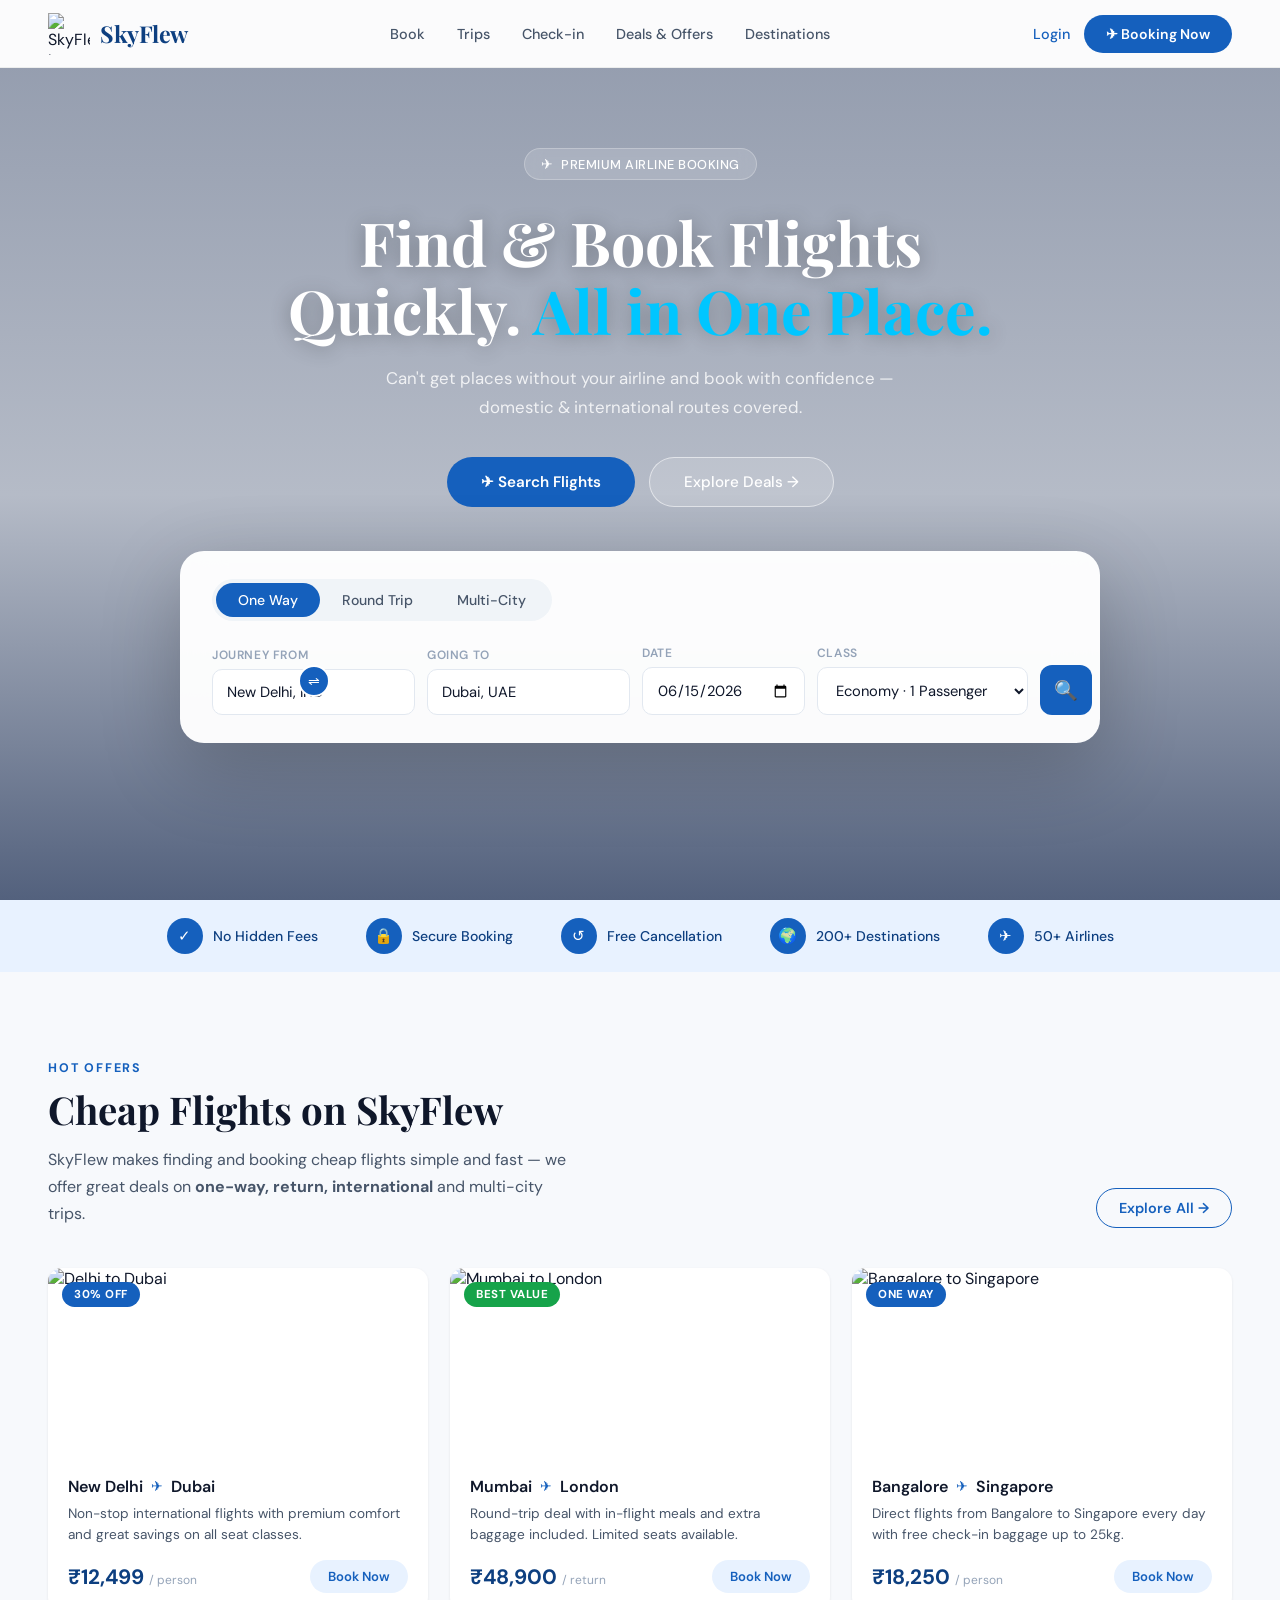
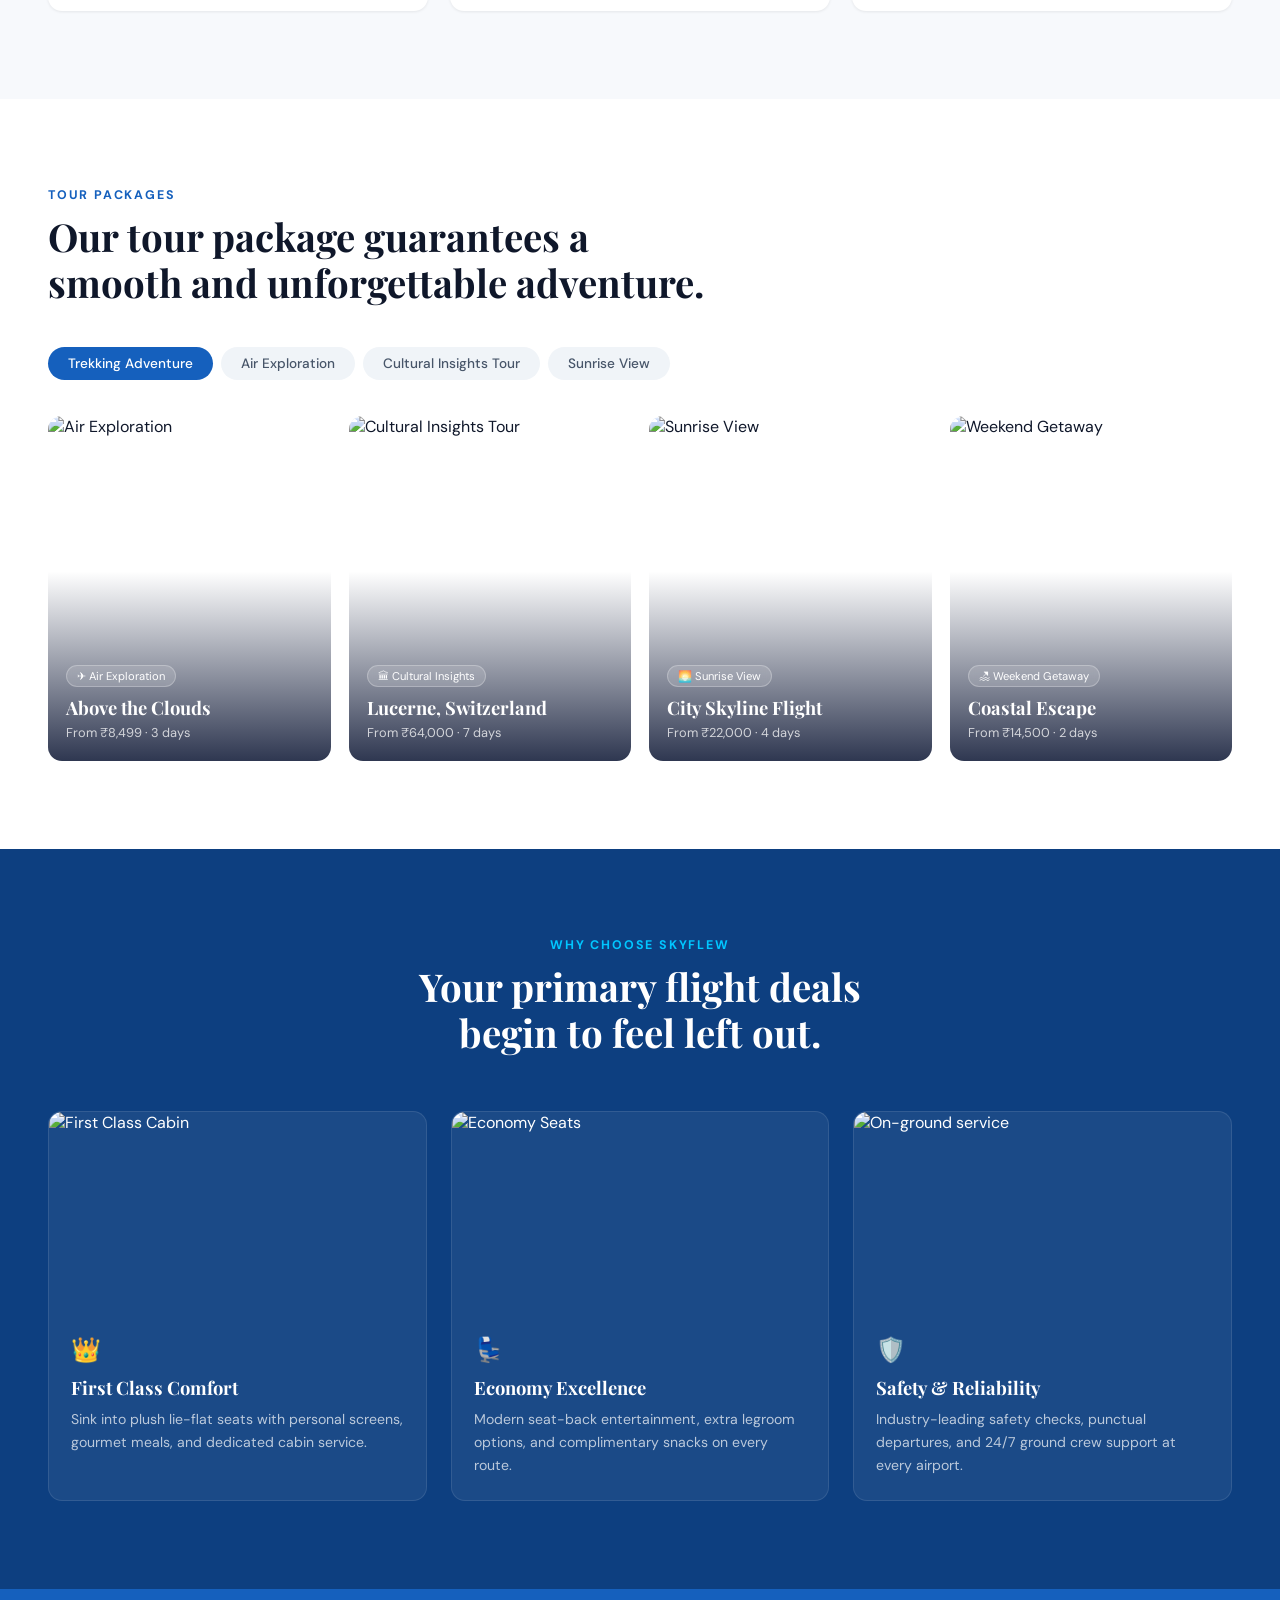
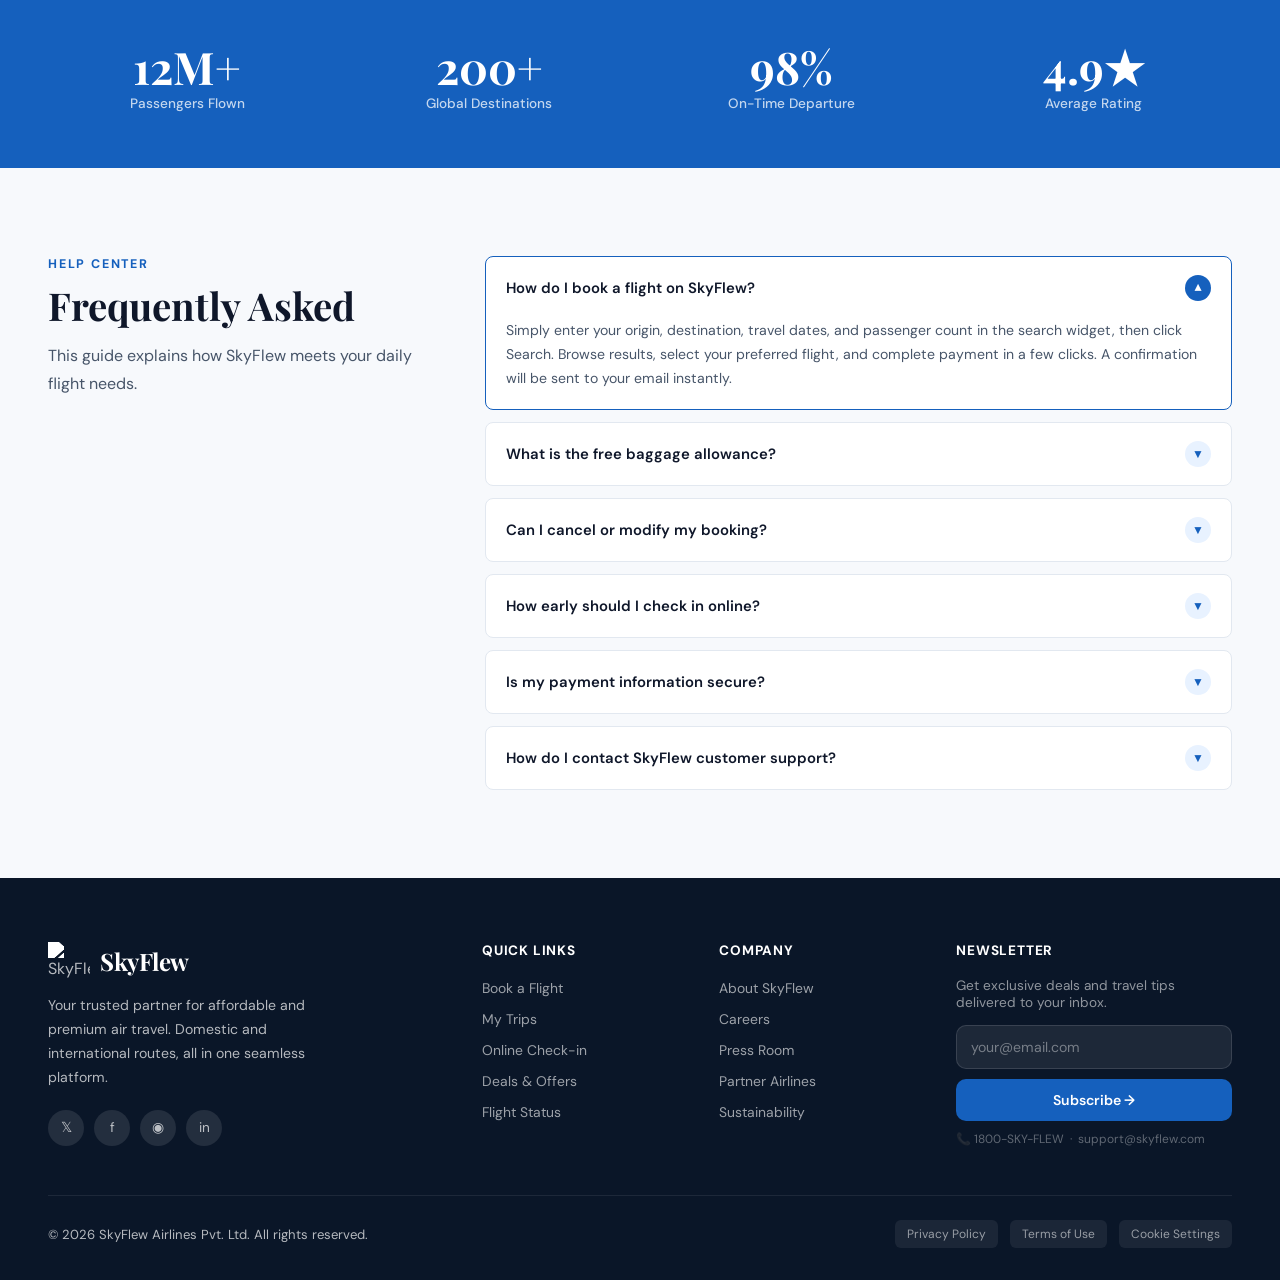
==== index.html @ 9707acd7 "Update print statement from 'Hello' to 'Goodbye'" ====
<!DOCTYPE html>
<html lang="en">
<head>
<meta charset="UTF-8"/>
<meta name="viewport" content="width=device-width, initial-scale=1.0"/>
<title>SkyFlew – Fly Higher, Pay Less</title>
<link rel="preconnect" href="https://fonts.googleapis.com"/>
<link href="https://fonts.googleapis.com/css2?family=Playfair+Display:wght@400;700&family=DM+Sans:wght@300;400;500;600&display=swap" rel="stylesheet"/>
<style>
*,*::before,*::after{box-sizing:border-box;margin:0;padding:0}
:root{
  --sky:#1560BD;
  --sky-dark:#0d3f80;
  --sky-light:#4A90D9;
  --sky-pale:#E8F2FF;
  --accent:#00C6FF;
  --white:#ffffff;
  --off-white:#F7F9FC;
  --gray-100:#f0f4f8;
  --gray-200:#e2e8f0;
  --gray-400:#94a3b8;
  --gray-600:#475569;
  --gray-800:#1e293b;
  --text:#0f172a;
  --shadow-sm:0 1px 3px rgba(0,0,0,0.08);
  --shadow-md:0 4px 24px rgba(0,0,0,0.10);
  --shadow-lg:0 16px 48px rgba(0,0,0,0.14);
  --r:14px;
  --r-sm:8px;
}
html{scroll-behavior:smooth;font-size:16px}
body{font-family:'DM Sans',sans-serif;color:var(--text);background:var(--white);overflow-x:hidden}
a{text-decoration:none;color:inherit}
img{max-width:100%;display:block}
button{cursor:pointer;font-family:inherit}

/* ── NAVBAR ── */
.navbar{
  position:fixed;top:0;left:0;right:0;z-index:1000;
  display:flex;align-items:center;justify-content:space-between;
  padding:0 48px;height:68px;
  background:rgba(255,255,255,0.96);
  backdrop-filter:blur(12px);
  border-bottom:1px solid rgba(0,0,0,0.06);
  transition:box-shadow .3s;
}
.navbar.scrolled{box-shadow:0 2px 20px rgba(0,0,0,0.10)}
.nav-logo{display:flex;align-items:center;gap:10px}
.nav-logo img{height:42px;width:42px;object-fit:contain;filter:none}
.nav-logo-text{font-family:'Playfair Display',serif;font-size:1.45rem;font-weight:700;color:var(--sky-dark);letter-spacing:-.5px}
.nav-links{display:flex;align-items:center;gap:32px;list-style:none}
.nav-links a{font-size:.9rem;font-weight:500;color:var(--gray-600);transition:color .2s}
.nav-links a:hover{color:var(--sky)}
.nav-right{display:flex;align-items:center;gap:14px}
.btn-login{font-size:.9rem;font-weight:500;color:var(--sky);background:none;border:none;padding:8px 0}
.btn-book{background:var(--sky);color:var(--white);font-size:.88rem;font-weight:600;padding:10px 22px;border-radius:50px;border:none;transition:background .2s,transform .15s}
.btn-book:hover{background:var(--sky-dark);transform:translateY(-1px)}
.hamburger{display:none;flex-direction:column;gap:5px;background:none;border:none;padding:4px}
.hamburger span{width:22px;height:2px;background:var(--gray-800);border-radius:2px;transition:.3s}
.mobile-menu{display:none;position:fixed;top:68px;left:0;right:0;background:white;border-top:1px solid var(--gray-200);padding:20px 24px;z-index:999;flex-direction:column;gap:16px;box-shadow:var(--shadow-md)}
.mobile-menu.open{display:flex}
.mobile-menu a{font-size:1rem;font-weight:500;color:var(--gray-700);padding:4px 0;border-bottom:1px solid var(--gray-100)}

/* ── HERO ── */
.hero{
  position:relative;min-height:100vh;
  display:flex;flex-direction:column;align-items:center;justify-content:flex-start;
  padding-top:68px;overflow:hidden;
}
.hero-bg{
  position:absolute;inset:0;
  background-image:url('airr.png');
  background-size:cover;background-position:center 30%;
  filter:brightness(.55);
  z-index:0;
}
.hero-overlay{position:absolute;inset:0;background:linear-gradient(to bottom,rgba(10,30,70,.45) 0%,rgba(10,30,70,.3) 55%,rgba(10,30,70,.7) 100%);z-index:1}
.hero-content{position:relative;z-index:2;text-align:center;color:white;padding:80px 24px 0;max-width:760px}
.hero-badge{display:inline-flex;align-items:center;gap:8px;background:rgba(255,255,255,.15);backdrop-filter:blur(8px);border:1px solid rgba(255,255,255,.25);border-radius:50px;padding:6px 16px;font-size:.8rem;font-weight:500;letter-spacing:.5px;margin-bottom:28px;text-transform:uppercase}
.hero-badge::before{content:'✈';font-size:.9rem}
.hero-title{font-family:'Playfair Display',serif;font-size:clamp(2.2rem,5vw,3.8rem);font-weight:700;line-height:1.12;margin-bottom:20px;text-shadow:0 2px 20px rgba(0,0,0,.3)}
.hero-title span{color:var(--accent)}
.hero-subtitle{font-size:1.05rem;color:rgba(255,255,255,.82);line-height:1.7;max-width:540px;margin:0 auto 36px}
.hero-ctas{display:flex;gap:14px;justify-content:center;flex-wrap:wrap}
.btn-primary{background:var(--sky);color:white;font-size:.95rem;font-weight:600;padding:14px 34px;border-radius:50px;border:none;transition:.2s;display:inline-flex;align-items:center;gap:8px}
.btn-primary:hover{background:var(--sky-dark);transform:translateY(-2px);box-shadow:0 8px 24px rgba(21,96,189,.4)}
.btn-secondary{background:rgba(255,255,255,.15);color:white;border:1.5px solid rgba(255,255,255,.55);font-size:.95rem;font-weight:500;padding:14px 34px;border-radius:50px;backdrop-filter:blur(6px);transition:.2s}
.btn-secondary:hover{background:rgba(255,255,255,.22);transform:translateY(-2px)}

/* BOOKING WIDGET */
.booking-wrap{position:relative;z-index:2;width:100%;max-width:960px;margin:44px auto 0;padding:0 20px}
.booking-card{
  background:rgba(255,255,255,.97);backdrop-filter:blur(20px);
  border-radius:24px;box-shadow:0 24px 80px rgba(0,0,0,.22);
  padding:28px 32px;
}
.booking-tabs{display:flex;gap:0;margin-bottom:24px;background:var(--gray-100);border-radius:50px;padding:4px;width:fit-content}
.booking-tab{background:none;border:none;padding:8px 22px;border-radius:50px;font-size:.88rem;font-weight:500;color:var(--gray-600);transition:.2s}
.booking-tab.active{background:var(--sky);color:white}
.booking-fields{display:grid;grid-template-columns:1fr 1fr 1fr 1fr auto;gap:12px;align-items:end}
.field-group{display:flex;flex-direction:column;gap:6px}
.field-group label{font-size:.75rem;font-weight:600;color:var(--gray-400);letter-spacing:.6px;text-transform:uppercase}
.field-group input,.field-group select{
  border:1.5px solid var(--gray-200);border-radius:10px;
  padding:12px 14px;font-size:.92rem;font-family:inherit;
  color:var(--text);background:white;outline:none;
  transition:border-color .2s;
}
.field-group input:focus,.field-group select:focus{border-color:var(--sky)}
.field-divider{position:relative;display:flex;align-items:center;justify-content:center}
.swap-btn{
  position:absolute;top:50%;left:50%;transform:translate(-50%,-50%);
  width:32px;height:32px;border-radius:50%;
  background:var(--sky);border:2.5px solid white;
  color:white;font-size:.85rem;
  display:flex;align-items:center;justify-content:center;
  cursor:pointer;transition:.2s;z-index:1;
}
.swap-btn:hover{background:var(--sky-dark);transform:translate(-50%,-50%) rotate(180deg)}
.btn-search{
  background:var(--sky);color:white;border:none;
  border-radius:12px;height:50px;width:52px;
  font-size:1.2rem;transition:.2s;flex-shrink:0;
  display:flex;align-items:center;justify-content:center;
}
.btn-search:hover{background:var(--sky-dark);transform:translateY(-2px)}

/* ── TRUST BAR ── */
.trust-bar{background:var(--sky-pale);padding:18px 48px;display:flex;align-items:center;justify-content:center;gap:48px;flex-wrap:wrap}
.trust-item{display:flex;align-items:center;gap:10px;font-size:.88rem;font-weight:500;color:var(--sky-dark)}
.trust-icon{width:36px;height:36px;border-radius:50%;background:var(--sky);color:white;display:flex;align-items:center;justify-content:center;font-size:.95rem}

/* ── SECTION COMMON ── */
.section{padding:88px 48px}
.section-tag{font-size:.78rem;font-weight:700;letter-spacing:1.8px;text-transform:uppercase;color:var(--sky);margin-bottom:10px}
.section-title{font-family:'Playfair Display',serif;font-size:clamp(1.8rem,3vw,2.6rem);font-weight:700;color:var(--text);line-height:1.2;margin-bottom:14px}
.section-sub{font-size:1rem;color:var(--gray-600);max-width:520px;line-height:1.7}

/* ── DEALS ── */
.deals-section{background:var(--off-white)}
.deals-header{display:flex;align-items:flex-end;justify-content:space-between;margin-bottom:40px;flex-wrap:wrap;gap:16px}
.deals-grid{display:grid;grid-template-columns:repeat(3,1fr);gap:22px}
.deal-card{
  background:white;border-radius:var(--r);box-shadow:var(--shadow-sm);
  overflow:hidden;transition:.25s;
  display:flex;flex-direction:column;
}
.deal-card:hover{transform:translateY(-5px);box-shadow:var(--shadow-md)}
.deal-img{position:relative;height:190px;overflow:hidden}
.deal-img img{width:100%;height:100%;object-fit:cover;transition:transform .4s}
.deal-card:hover .deal-img img{transform:scale(1.06)}
.deal-badge{
  position:absolute;top:14px;left:14px;
  background:var(--sky);color:white;
  font-size:.72rem;font-weight:700;letter-spacing:.5px;
  padding:5px 12px;border-radius:50px;text-transform:uppercase;
}
.deal-badge.green{background:#16a34a}
.deal-body{padding:18px 20px;flex:1;display:flex;flex-direction:column}
.deal-route{display:flex;align-items:center;gap:8px;margin-bottom:6px}
.deal-city{font-size:1rem;font-weight:600;color:var(--text)}
.deal-arrow{color:var(--sky);font-size:.9rem}
.deal-desc{font-size:.85rem;color:var(--gray-600);line-height:1.6;flex:1;margin-bottom:14px}
.deal-footer{display:flex;align-items:center;justify-content:space-between}
.deal-price{font-size:1.3rem;font-weight:700;color:var(--sky-dark)}
.deal-price small{font-size:.75rem;font-weight:400;color:var(--gray-400)}
.btn-deal{background:var(--sky-pale);color:var(--sky);border:none;border-radius:50px;padding:8px 18px;font-size:.82rem;font-weight:600;transition:.2s}
.btn-deal:hover{background:var(--sky);color:white}
.view-all{display:inline-flex;align-items:center;gap:6px;color:var(--sky);font-size:.9rem;font-weight:600;border:1.5px solid var(--sky);border-radius:50px;padding:10px 22px;transition:.2s}
.view-all:hover{background:var(--sky);color:white}

/* ── DESTINATIONS ── */
.dest-section{background:white}
.dest-tabs{display:flex;gap:8px;margin-bottom:36px;flex-wrap:wrap}
.dest-tab{background:var(--gray-100);color:var(--gray-600);border:none;border-radius:50px;padding:8px 20px;font-size:.85rem;font-weight:500;transition:.2s}
.dest-tab.active{background:var(--sky);color:white}
.dest-tab:hover{background:var(--sky);color:white}
.dest-grid{display:grid;grid-template-columns:repeat(4,1fr);gap:18px}
.dest-card{position:relative;border-radius:var(--r);overflow:hidden;cursor:pointer;aspect-ratio:.82}
.dest-card img{width:100%;height:100%;object-fit:cover;transition:transform .4s}
.dest-card:hover img{transform:scale(1.08)}
.dest-overlay{
  position:absolute;inset:0;
  background:linear-gradient(to top, rgba(10,20,50,.85) 0%, transparent 55%);
  transition:.3s;
}
.dest-card:hover .dest-overlay{background:linear-gradient(to top,rgba(10,20,50,.92) 0%,rgba(10,20,50,.1) 60%)}
.dest-info{position:absolute;bottom:0;left:0;right:0;padding:20px 18px;color:white}
.dest-tag{font-size:.7rem;font-weight:700;letter-spacing:1px;text-transform:uppercase;opacity:.8;margin-bottom:5px}
.dest-name{font-family:'Playfair Display',serif;font-size:1.15rem;font-weight:700;margin-bottom:4px}
.dest-from{font-size:.8rem;opacity:.75}
.dest-pill{
  display:inline-flex;align-items:center;gap:5px;
  background:rgba(255,255,255,.15);backdrop-filter:blur(4px);
  border:1px solid rgba(255,255,255,.25);
  border-radius:50px;padding:3px 10px;
  font-size:.7rem;margin-bottom:8px;
}
.dest-arrow{
  position:absolute;top:16px;right:16px;
  width:34px;height:34px;border-radius:50%;
  background:rgba(255,255,255,.15);backdrop-filter:blur(6px);
  display:flex;align-items:center;justify-content:center;
  color:white;font-size:.9rem;
  opacity:0;transition:.3s;
}
.dest-card:hover .dest-arrow{opacity:1}

/* ── PREMIUM EXPERIENCE ── */
.premium-section{background:var(--sky-dark);color:white;padding:88px 48px}
.premium-header{text-align:center;margin-bottom:56px}
.premium-header .section-tag{color:var(--accent)}
.premium-header .section-title{color:white}
.premium-grid{display:grid;grid-template-columns:repeat(3,1fr);gap:24px}
.prem-card{
  background:rgba(255,255,255,.06);
  border:1px solid rgba(255,255,255,.1);
  border-radius:var(--r);overflow:hidden;transition:.25s;
}
.prem-card:hover{background:rgba(255,255,255,.11);transform:translateY(-4px)}
.prem-img{height:200px;overflow:hidden}
.prem-img img{width:100%;height:100%;object-fit:cover;transition:transform .4s}
.prem-card:hover .prem-img img{transform:scale(1.05)}
.prem-body{padding:22px}
.prem-icon{font-size:1.5rem;margin-bottom:10px}
.prem-title{font-family:'Playfair Display',serif;font-size:1.15rem;font-weight:700;margin-bottom:8px}
.prem-desc{font-size:.88rem;color:rgba(255,255,255,.7);line-height:1.65}

/* ── STATS ── */
.stats-section{background:var(--sky);padding:56px 48px}
.stats-grid{display:grid;grid-template-columns:repeat(4,1fr);text-align:center;gap:24px}
.stat-num{font-family:'Playfair Display',serif;font-size:2.8rem;font-weight:700;color:white;line-height:1}
.stat-label{font-size:.85rem;color:rgba(255,255,255,.75);margin-top:6px;font-weight:500}

/* ── FAQ ── */
.faq-section{background:var(--off-white)}
.faq-wrap{max-width:780px;margin:0 auto}
.faq-layout{display:grid;grid-template-columns:1fr 2fr;gap:64px;align-items:start}
.faq-list{display:flex;flex-direction:column;gap:12px}
.faq-item{
  background:white;border-radius:var(--r-sm);
  border:1.5px solid var(--gray-200);overflow:hidden;
  transition:.2s;
}
.faq-item.open{border-color:var(--sky)}
.faq-question{
  width:100%;text-align:left;background:none;border:none;
  padding:18px 20px;font-size:.93rem;font-weight:600;color:var(--text);
  display:flex;justify-content:space-between;align-items:center;gap:12px;
  cursor:pointer;
}
.faq-icon{
  width:26px;height:26px;border-radius:50%;background:var(--sky-pale);
  color:var(--sky);display:flex;align-items:center;justify-content:center;
  font-size:.75rem;flex-shrink:0;transition:.3s;
}
.faq-item.open .faq-icon{background:var(--sky);color:white;transform:rotate(180deg)}
.faq-answer{
  max-height:0;overflow:hidden;transition:max-height .35s ease,padding .2s;
  padding:0 20px;font-size:.88rem;color:var(--gray-600);line-height:1.7;
}
.faq-item.open .faq-answer{max-height:200px;padding:0 20px 18px}

/* ── FOOTER ── */
footer{background:#0a1628;color:rgba(255,255,255,.7);padding:64px 48px 32px}
.footer-grid{display:grid;grid-template-columns:2fr 1fr 1fr 1.4fr;gap:40px;margin-bottom:48px}
.footer-brand .nav-logo-text{color:white;font-size:1.5rem}
.footer-brand p{font-size:.88rem;line-height:1.7;margin:14px 0 20px;max-width:260px}
.social-links{display:flex;gap:10px}
.social-link{
  width:36px;height:36px;border-radius:50%;
  background:rgba(255,255,255,.1);
  display:flex;align-items:center;justify-content:center;
  font-size:.85rem;transition:.2s;
  color:rgba(255,255,255,.7);
}
.social-link:hover{background:var(--sky);color:white}
.footer-col h4{font-size:.85rem;font-weight:700;color:white;letter-spacing:.8px;text-transform:uppercase;margin-bottom:18px}
.footer-col ul{list-style:none;display:flex;flex-direction:column;gap:10px}
.footer-col ul li a{font-size:.87rem;color:rgba(255,255,255,.6);transition:.2s}
.footer-col ul li a:hover{color:white}
.footer-newsletter input{
  width:100%;background:rgba(255,255,255,.08);border:1.5px solid rgba(255,255,255,.12);
  border-radius:10px;padding:12px 14px;color:white;font-size:.88rem;
  font-family:inherit;outline:none;margin-bottom:10px;
}
.footer-newsletter input::placeholder{color:rgba(255,255,255,.4)}
.footer-newsletter input:focus{border-color:var(--sky)}
.btn-subscribe{width:100%;background:var(--sky);color:white;border:none;border-radius:10px;padding:12px;font-size:.88rem;font-weight:600;transition:.2s}
.btn-subscribe:hover{background:var(--sky-light)}
.footer-bottom{border-top:1px solid rgba(255,255,255,.08);padding-top:24px;display:flex;justify-content:space-between;align-items:center;flex-wrap:wrap;gap:12px}
.footer-bottom p{font-size:.82rem}
.footer-badges{display:flex;gap:12px}
.badge{background:rgba(255,255,255,.07);border-radius:6px;padding:6px 12px;font-size:.75rem;color:rgba(255,255,255,.55)}

/* ── RESPONSIVE ── */
@media(max-width:1024px){
  .booking-fields{grid-template-columns:1fr 1fr 1fr;gap:10px}
  .deals-grid{grid-template-columns:repeat(2,1fr)}
  .dest-grid{grid-template-columns:repeat(2,1fr)}
  .premium-grid{grid-template-columns:repeat(2,1fr)}
  .footer-grid{grid-template-columns:1fr 1fr}
}
@media(max-width:768px){
  .navbar{padding:0 20px}
  .nav-links,.nav-right{display:none}
  .hamburger{display:flex}
  .section{padding:64px 20px}
  .deals-grid{grid-template-columns:1fr}
  .dest-grid{grid-template-columns:1fr 1fr}
  .premium-grid{grid-template-columns:1fr}
  .stats-grid{grid-template-columns:repeat(2,1fr)}
  .faq-layout{grid-template-columns:1fr}
  .footer-grid{grid-template-columns:1fr}
  .trust-bar{padding:18px 20px;gap:20px}
  .booking-card{padding:20px 16px}
  .booking-fields{grid-template-columns:1fr 1fr;gap:10px}
  .booking-fields .btn-search{width:100%;height:48px}
  .hero-content{padding-top:50px}
  footer{padding:48px 20px 24px}
}
@media(max-width:480px){
  .dest-grid{grid-template-columns:1fr}
  .booking-fields{grid-template-columns:1fr}
  .deals-header{flex-direction:column;align-items:flex-start}
}

/* ANIMATION */
@keyframes fadeUp{from{opacity:0;transform:translateY(30px)}to{opacity:1;transform:translateY(0)}}
.hero-content>*{animation:fadeUp .7s ease both}
.hero-badge{animation-delay:.1s}
.hero-title{animation-delay:.2s}
.hero-subtitle{animation-delay:.32s}
.hero-ctas{animation-delay:.44s}
.booking-card{animation:fadeUp .7s ease .55s both}
</style>
</head>
<body>

<!-- NAVBAR -->
<nav class="navbar" id="navbar">
  <div class="nav-logo">
    <img src="airrlogo.png" alt="SkyFlew logo"/>
    <span class="nav-logo-text">SkyFlew</span>
  </div>
  <ul class="nav-links">
    <li><a href="#">Book</a></li>
    <li><a href="#">Trips</a></li>
    <li><a href="#">Check-in</a></li>
    <li><a href="#deals">Deals &amp; Offers</a></li>
    <li><a href="#destinations">Destinations</a></li>
  </ul>
  <div class="nav-right">
    <button class="btn-login">Login</button>
    <button class="btn-book">✈ Booking Now</button>
  </div>
  <button class="hamburger" id="hamburger" aria-label="Menu">
    <span></span><span></span><span></span>
  </button>
</nav>
<div class="mobile-menu" id="mobileMenu">
  <a href="#">Book</a>
  <a href="#">Trips</a>
  <a href="#">Check-in</a>
  <a href="#deals">Deals &amp; Offers</a>
  <a href="#destinations">Destinations</a>
  <a href="#">Login</a>
  <button class="btn-book" style="width:100%;margin-top:4px">✈ Booking Now</button>
</div>

<!-- HERO -->
<section class="hero">
  <div class="hero-bg"></div>
  <div class="hero-overlay"></div>
  <div class="hero-content">
    <div class="hero-badge">Premium Airline Booking</div>
    <h1 class="hero-title">
      Find &amp; Book Flights<br/>Quickly. <span>All in One Place.</span>
    </h1>
    <p class="hero-subtitle">
      Can't get places without your airline and book with confidence —
      domestic &amp; international routes covered.
    </p>
    <div class="hero-ctas">
      <button class="btn-primary">✈ Search Flights</button>
      <button class="btn-secondary">Explore Deals →</button>
    </div>
  </div>

  <!-- BOOKING WIDGET -->
  <div class="booking-wrap">
    <div class="booking-card">
      <div class="booking-tabs">
        <button class="booking-tab active">One Way</button>
        <button class="booking-tab">Round Trip</button>
        <button class="booking-tab">Multi-City</button>
      </div>
      <div class="booking-fields">
        <div class="field-group" style="position:relative">
          <label>Journey From</label>
          <input type="text" placeholder="Leaving from..." value="New Delhi, IND"/>
          <div class="swap-btn" title="Swap">⇌</div>
        </div>
        <div class="field-group">
          <label>Going To</label>
          <input type="text" placeholder="Going to..." value="Dubai, UAE"/>
        </div>
        <div class="field-group">
          <label>Date</label>
          <input type="date" value="2026-06-15"/>
        </div>
        <div class="field-group">
          <label>Class</label>
          <select>
            <option>Economy · 1 Passenger</option>
            <option>Business · 1 Passenger</option>
            <option>First · 1 Passenger</option>
            <option>Economy · 2 Passengers</option>
          </select>
        </div>
        <button class="btn-search" title="Search flights">🔍</button>
      </div>
    </div>
  </div>
</section>

<!-- TRUST BAR -->
<div class="trust-bar">
  <div class="trust-item">
    <div class="trust-icon">✓</div>
    No Hidden Fees
  </div>
  <div class="trust-item">
    <div class="trust-icon">🔒</div>
    Secure Booking
  </div>
  <div class="trust-item">
    <div class="trust-icon">↺</div>
    Free Cancellation
  </div>
  <div class="trust-item">
    <div class="trust-icon">🌍</div>
    200+ Destinations
  </div>
  <div class="trust-item">
    <div class="trust-icon">✈</div>
    50+ Airlines
  </div>
</div>

<!-- DEALS -->
<section class="section deals-section" id="deals">
  <div class="deals-header">
    <div>
      <p class="section-tag">Hot Offers</p>
      <h2 class="section-title">Cheap Flights on SkyFlew</h2>
      <p class="section-sub">
        SkyFlew makes finding and booking cheap flights simple and fast — we offer great deals on
        <strong>one-way, return, international</strong> and multi-city trips.
      </p>
    </div>
    <a href="#" class="view-all">Explore All →</a>
  </div>
  <div class="deals-grid">
    <div class="deal-card">
      <div class="deal-img">
        <img src="pexels-bhuwan-dhingra-152723-452544.jpg" alt="Delhi to Dubai"/>
        <span class="deal-badge">30% OFF</span>
      </div>
      <div class="deal-body">
        <div class="deal-route">
          <span class="deal-city">New Delhi</span>
          <span class="deal-arrow">✈</span>
          <span class="deal-city">Dubai</span>
        </div>
        <p class="deal-desc">Non-stop international flights with premium comfort and great savings on all seat classes.</p>
        <div class="deal-footer">
          <div class="deal-price">₹12,499 <small>/ person</small></div>
          <button class="btn-deal">Book Now</button>
        </div>
      </div>
    </div>
    <div class="deal-card">
      <div class="deal-img">
        <img src="pexels-camcasey-1157255.jpg" alt="Mumbai to London"/>
        <span class="deal-badge green">BEST VALUE</span>
      </div>
      <div class="deal-body">
        <div class="deal-route">
          <span class="deal-city">Mumbai</span>
          <span class="deal-arrow">✈</span>
          <span class="deal-city">London</span>
        </div>
        <p class="deal-desc">Round-trip deal with in-flight meals and extra baggage included. Limited seats available.</p>
        <div class="deal-footer">
          <div class="deal-price">₹48,900 <small>/ return</small></div>
          <button class="btn-deal">Book Now</button>
        </div>
      </div>
    </div>
    <div class="deal-card">
      <div class="deal-img">
        <img src="pexels-jason-toevs-1047869-2033343_1.jpg" alt="Bangalore to Singapore"/>
        <span class="deal-badge">ONE WAY</span>
      </div>
      <div class="deal-body">
        <div class="deal-route">
          <span class="deal-city">Bangalore</span>
          <span class="deal-arrow">✈</span>
          <span class="deal-city">Singapore</span>
        </div>
        <p class="deal-desc">Direct flights from Bangalore to Singapore every day with free check-in baggage up to 25kg.</p>
        <div class="deal-footer">
          <div class="deal-price">₹18,250 <small>/ person</small></div>
          <button class="btn-deal">Book Now</button>
        </div>
      </div>
    </div>
  </div>
</section>

<!-- DESTINATIONS -->
<section class="section dest-section" id="destinations">
  <div style="display:flex;align-items:flex-end;justify-content:space-between;margin-bottom:28px;flex-wrap:wrap;gap:16px">
    <div>
      <p class="section-tag">Tour Packages</p>
      <h2 class="section-title">Our tour package guarantees a<br/>smooth and unforgettable adventure.</h2>
    </div>
  </div>
  <div class="dest-tabs">
    <button class="dest-tab active">Trekking Adventure</button>
    <button class="dest-tab">Air Exploration</button>
    <button class="dest-tab">Cultural Insights Tour</button>
    <button class="dest-tab">Sunrise View</button>
  </div>
  <div class="dest-grid">
    <div class="dest-card">
      <img src="pexels-jessbaileydesign-1655985.jpg" alt="Air Exploration"/>
      <div class="dest-overlay"></div>
      <div class="dest-arrow">↗</div>
      <div class="dest-info">
        <div class="dest-pill">✈ Air Exploration</div>
        <div class="dest-name">Above the Clouds</div>
        <div class="dest-from">From ₹8,499 · 3 days</div>
      </div>
    </div>
    <div class="dest-card">
      <img src="pexels-bhuwan-dhingra-152723-452544.jpg" alt="Cultural Insights Tour"/>
      <div class="dest-overlay"></div>
      <div class="dest-arrow">↗</div>
      <div class="dest-info">
        <div class="dest-pill">🏛 Cultural Insights</div>
        <div class="dest-name">Lucerne, Switzerland</div>
        <div class="dest-from">From ₹64,000 · 7 days</div>
      </div>
    </div>
    <div class="dest-card">
      <img src="pexels-jason-toevs-1047869-2033343_1.jpg" alt="Sunrise View"/>
      <div class="dest-overlay"></div>
      <div class="dest-arrow">↗</div>
      <div class="dest-info">
        <div class="dest-pill">🌅 Sunrise View</div>
        <div class="dest-name">City Skyline Flight</div>
        <div class="dest-from">From ₹22,000 · 4 days</div>
      </div>
    </div>
    <div class="dest-card">
      <img src="pexels-camcasey-1157255.jpg" alt="Weekend Getaway"/>
      <div class="dest-overlay"></div>
      <div class="dest-arrow">↗</div>
      <div class="dest-info">
        <div class="dest-pill">🏖 Weekend Getaway</div>
        <div class="dest-name">Coastal Escape</div>
        <div class="dest-from">From ₹14,500 · 2 days</div>
      </div>
    </div>
  </div>
</section>

<!-- PREMIUM EXPERIENCE -->
<section class="premium-section">
  <div class="premium-header">
    <p class="section-tag">Why Choose SkyFlew</p>
    <h2 class="section-title">Your primary flight deals<br/>begin to feel left out.</h2>
  </div>
  <div class="premium-grid">
    <div class="prem-card">
      <div class="prem-img">
        <img src="airseet3.png" alt="First Class Cabin"/>
      </div>
      <div class="prem-body">
        <div class="prem-icon">👑</div>
        <div class="prem-title">First Class Comfort</div>
        <div class="prem-desc">Sink into plush lie-flat seats with personal screens, gourmet meals, and dedicated cabin service.</div>
      </div>
    </div>
    <div class="prem-card">
      <div class="prem-img">
        <img src="airseet2.png" alt="Economy Seats"/>
      </div>
      <div class="prem-body">
        <div class="prem-icon">💺</div>
        <div class="prem-title">Economy Excellence</div>
        <div class="prem-desc">Modern seat-back entertainment, extra legroom options, and complimentary snacks on every route.</div>
      </div>
    </div>
    <div class="prem-card">
      <div class="prem-img">
        <img src="pexels-joerg-mangelsen-337913024-30756520.jpg" alt="On-ground service"/>
      </div>
      <div class="prem-body">
        <div class="prem-icon">🛡️</div>
        <div class="prem-title">Safety & Reliability</div>
        <div class="prem-desc">Industry-leading safety checks, punctual departures, and 24/7 ground crew support at every airport.</div>
      </div>
    </div>
  </div>
</section>

<!-- STATS -->
<div class="stats-section">
  <div class="stats-grid">
    <div>
      <div class="stat-num">12M+</div>
      <div class="stat-label">Passengers Flown</div>
    </div>
    <div>
      <div class="stat-num">200+</div>
      <div class="stat-label">Global Destinations</div>
    </div>
    <div>
      <div class="stat-num">98%</div>
      <div class="stat-label">On-Time Departure</div>
    </div>
    <div>
      <div class="stat-num">4.9★</div>
      <div class="stat-label">Average Rating</div>
    </div>
  </div>
</div>

<!-- FAQ -->
<section class="section faq-section" id="faq">
  <div class="faq-layout">
    <div>
      <p class="section-tag">Help Center</p>
      <h2 class="section-title">Frequently Asked</h2>
      <p class="section-sub" style="margin-top:10px">This guide explains how SkyFlew meets your daily flight needs.</p>
    </div>
    <div class="faq-list">
      <div class="faq-item open">
        <button class="faq-question">
          How do I book a flight on SkyFlew?
          <span class="faq-icon">▼</span>
        </button>
        <div class="faq-answer">
          Simply enter your origin, destination, travel dates, and passenger count in the search widget, then click Search. Browse results, select your preferred flight, and complete payment in a few clicks. A confirmation will be sent to your email instantly.
        </div>
      </div>
      <div class="faq-item">
        <button class="faq-question">
          What is the free baggage allowance?
          <span class="faq-icon">▼</span>
        </button>
        <div class="faq-answer">
          Economy passengers get 15kg check-in and 7kg cabin baggage. Business Class passengers receive 30kg check-in and 10kg cabin allowance. Additional baggage can be purchased during booking at a discounted rate.
        </div>
      </div>
      <div class="faq-item">
        <button class="faq-question">
          Can I cancel or modify my booking?
          <span class="faq-icon">▼</span>
        </button>
        <div class="faq-answer">
          Yes. Bookings can be cancelled or modified up to 24 hours before departure. Refunds are processed within 5–7 business days depending on your payment method. Some promotional fares may be non-refundable.
        </div>
      </div>
      <div class="faq-item">
        <button class="faq-question">
          How early should I check in online?
          <span class="faq-icon">▼</span>
        </button>
        <div class="faq-answer">
          Online check-in opens 48 hours and closes 1 hour before departure for domestic flights, and 24 hours before for international routes. We recommend checking in as early as possible to secure preferred seats.
        </div>
      </div>
      <div class="faq-item">
        <button class="faq-question">
          Is my payment information secure?
          <span class="faq-icon">▼</span>
        </button>
        <div class="faq-answer">
          Absolutely. All payments are processed through 256-bit SSL encryption. We are PCI-DSS compliant and never store your card details. You can pay via credit/debit card, UPI, net banking, or wallets.
        </div>
      </div>
      <div class="faq-item">
        <button class="faq-question">
          How do I contact SkyFlew customer support?
          <span class="faq-icon">▼</span>
        </button>
        <div class="faq-answer">
          Our support team is available 24/7 via live chat on the website, email at support@skyflew.com, or by calling our toll-free number 1800-SKY-FLEW. Average response time is under 5 minutes.
        </div>
      </div>
    </div>
  </div>
</section>

<!-- FOOTER -->
<footer>
  <div class="footer-grid">
    <div class="footer-brand">
      <div class="nav-logo" style="margin-bottom:4px">
        <img src="airrlogo.png" alt="SkyFlew" style="height:38px;filter:brightness(0) invert(1)"/>
        <span class="nav-logo-text">SkyFlew</span>
      </div>
      <p>Your trusted partner for affordable and premium air travel. Domestic and international routes, all in one seamless platform.</p>
      <div class="social-links">
        <a class="social-link" href="#" title="Twitter">𝕏</a>
        <a class="social-link" href="#" title="Facebook">f</a>
        <a class="social-link" href="#" title="Instagram">◉</a>
        <a class="social-link" href="#" title="LinkedIn">in</a>
      </div>
    </div>
    <div class="footer-col">
      <h4>Quick Links</h4>
      <ul>
        <li><a href="#">Book a Flight</a></li>
        <li><a href="#">My Trips</a></li>
        <li><a href="#">Online Check-in</a></li>
        <li><a href="#">Deals &amp; Offers</a></li>
        <li><a href="#">Flight Status</a></li>
      </ul>
    </div>
    <div class="footer-col">
      <h4>Company</h4>
      <ul>
        <li><a href="#">About SkyFlew</a></li>
        <li><a href="#">Careers</a></li>
        <li><a href="#">Press Room</a></li>
        <li><a href="#">Partner Airlines</a></li>
        <li><a href="#">Sustainability</a></li>
      </ul>
    </div>
    <div class="footer-col">
      <h4>Newsletter</h4>
      <p style="font-size:.85rem;margin-bottom:14px;color:rgba(255,255,255,.55)">Get exclusive deals and travel tips delivered to your inbox.</p>
      <div class="footer-newsletter">
        <input type="email" placeholder="your@email.com"/>
        <button class="btn-subscribe">Subscribe →</button>
      </div>
      <p style="font-size:.75rem;margin-top:10px;color:rgba(255,255,255,.35)">📞 1800-SKY-FLEW &nbsp;·&nbsp; support@skyflew.com</p>
    </div>
  </div>
  <div class="footer-bottom">
    <p>© 2026 SkyFlew Airlines Pvt. Ltd. All rights reserved.</p>
    <div class="footer-badges">
      <span class="badge">Privacy Policy</span>
      <span class="badge">Terms of Use</span>
      <span class="badge">Cookie Settings</span>
    </div>
  </div>
</footer>

<script>
// Navbar scroll
const navbar = document.getElementById('navbar');
window.addEventListener('scroll',()=>{
  navbar.classList.toggle('scrolled', window.scrollY > 20);
});

// Mobile menu
const hamburger = document.getElementById('hamburger');
const mobileMenu = document.getElementById('mobileMenu');
hamburger.addEventListener('click',()=>{
  mobileMenu.classList.toggle('open');
});

// Booking tabs
document.querySelectorAll('.booking-tab').forEach(tab=>{
  tab.addEventListener('click',function(){
    document.querySelectorAll('.booking-tab').forEach(t=>t.classList.remove('active'));
    this.classList.add('active');
  });
});

// Destination tabs
document.querySelectorAll('.dest-tab').forEach(tab=>{
  tab.addEventListener('click',function(){
    document.querySelectorAll('.dest-tab').forEach(t=>t.classList.remove('active'));
    this.classList.add('active');
  });
});

// FAQ accordion
document.querySelectorAll('.faq-question').forEach(btn=>{
  btn.addEventListener('click',function(){
    const item = this.closest('.faq-item');
    const isOpen = item.classList.contains('open');
    document.querySelectorAll('.faq-item').forEach(i=>i.classList.remove('open'));
    if(!isOpen) item.classList.add('open');
  });
});

// Swap cities
document.querySelector('.swap-btn').addEventListener('click',function(){
  const fields = document.querySelectorAll('.booking-fields input[type="text"]');
  if(fields.length>=2){
    const tmp = fields[0].value;
    fields[0].value = fields[1].value;
    fields[1].value = tmp;
  }
});
</script>
</body>
</html>
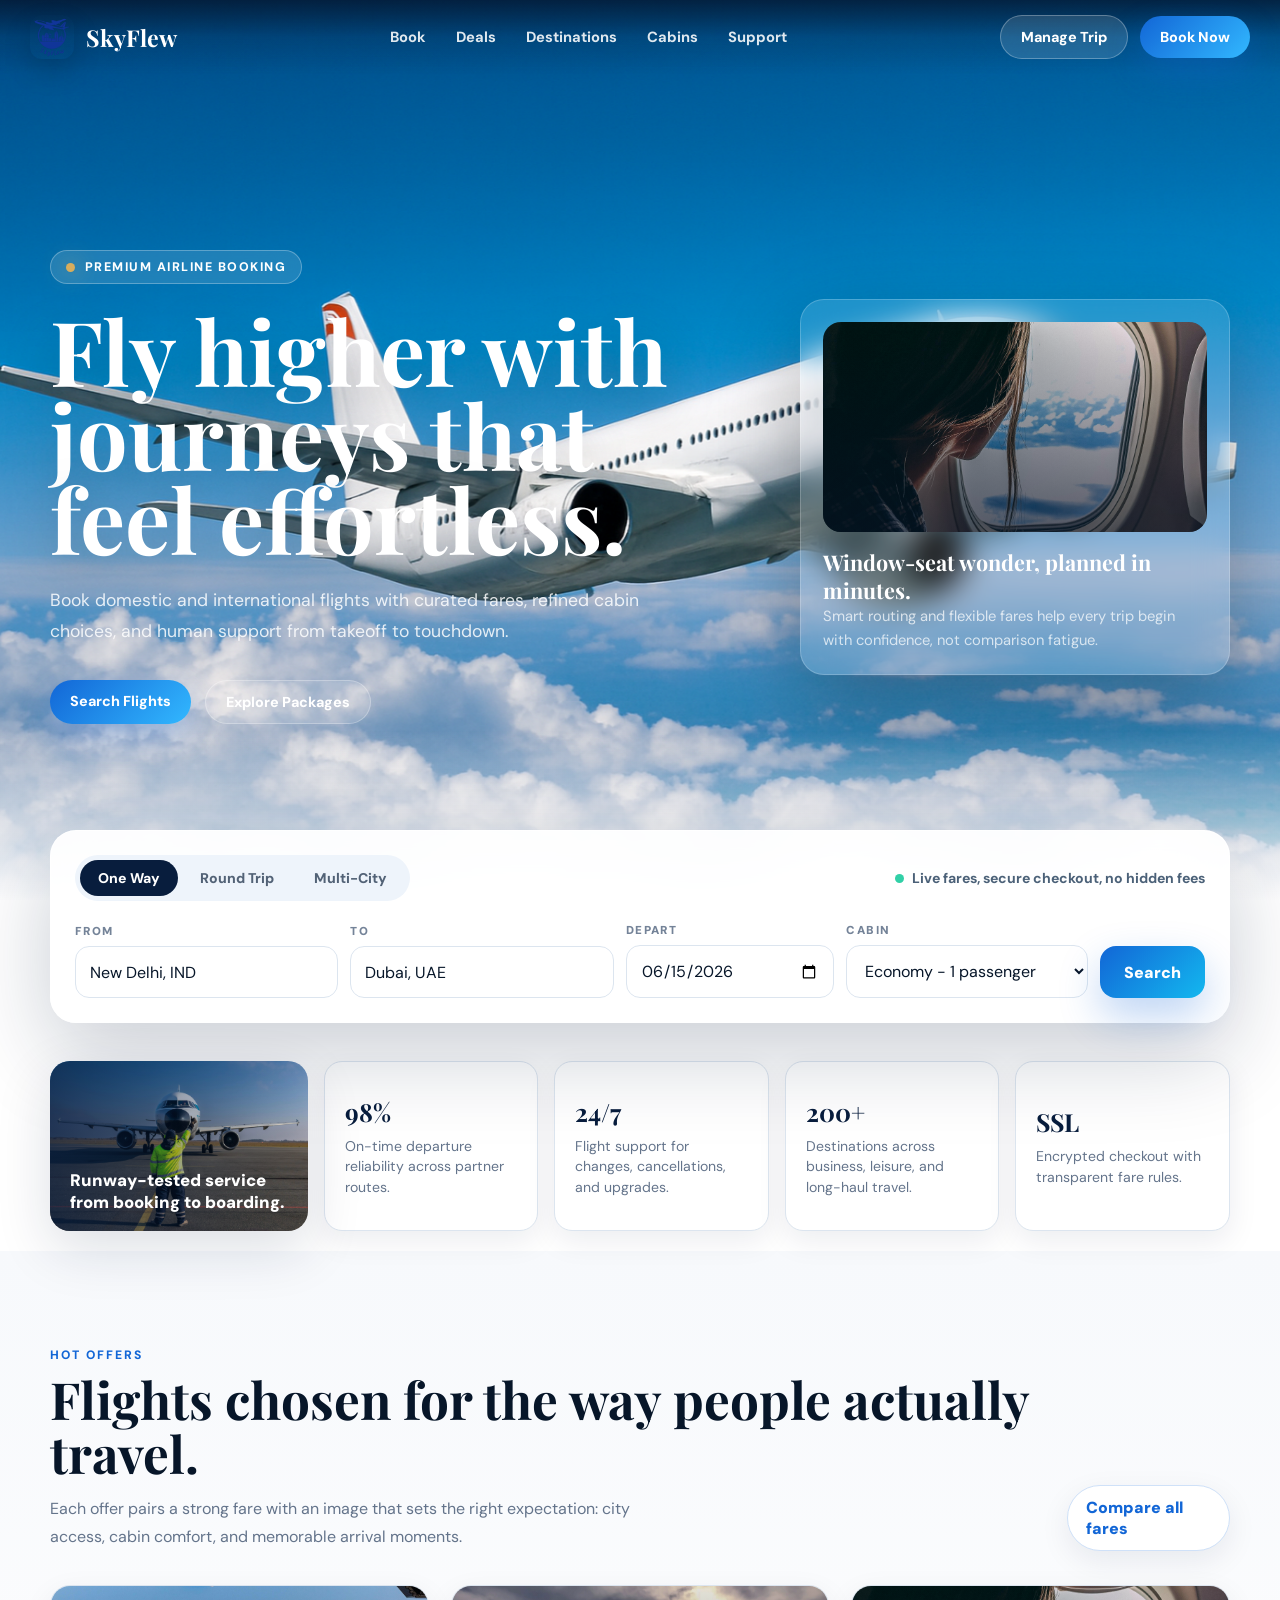
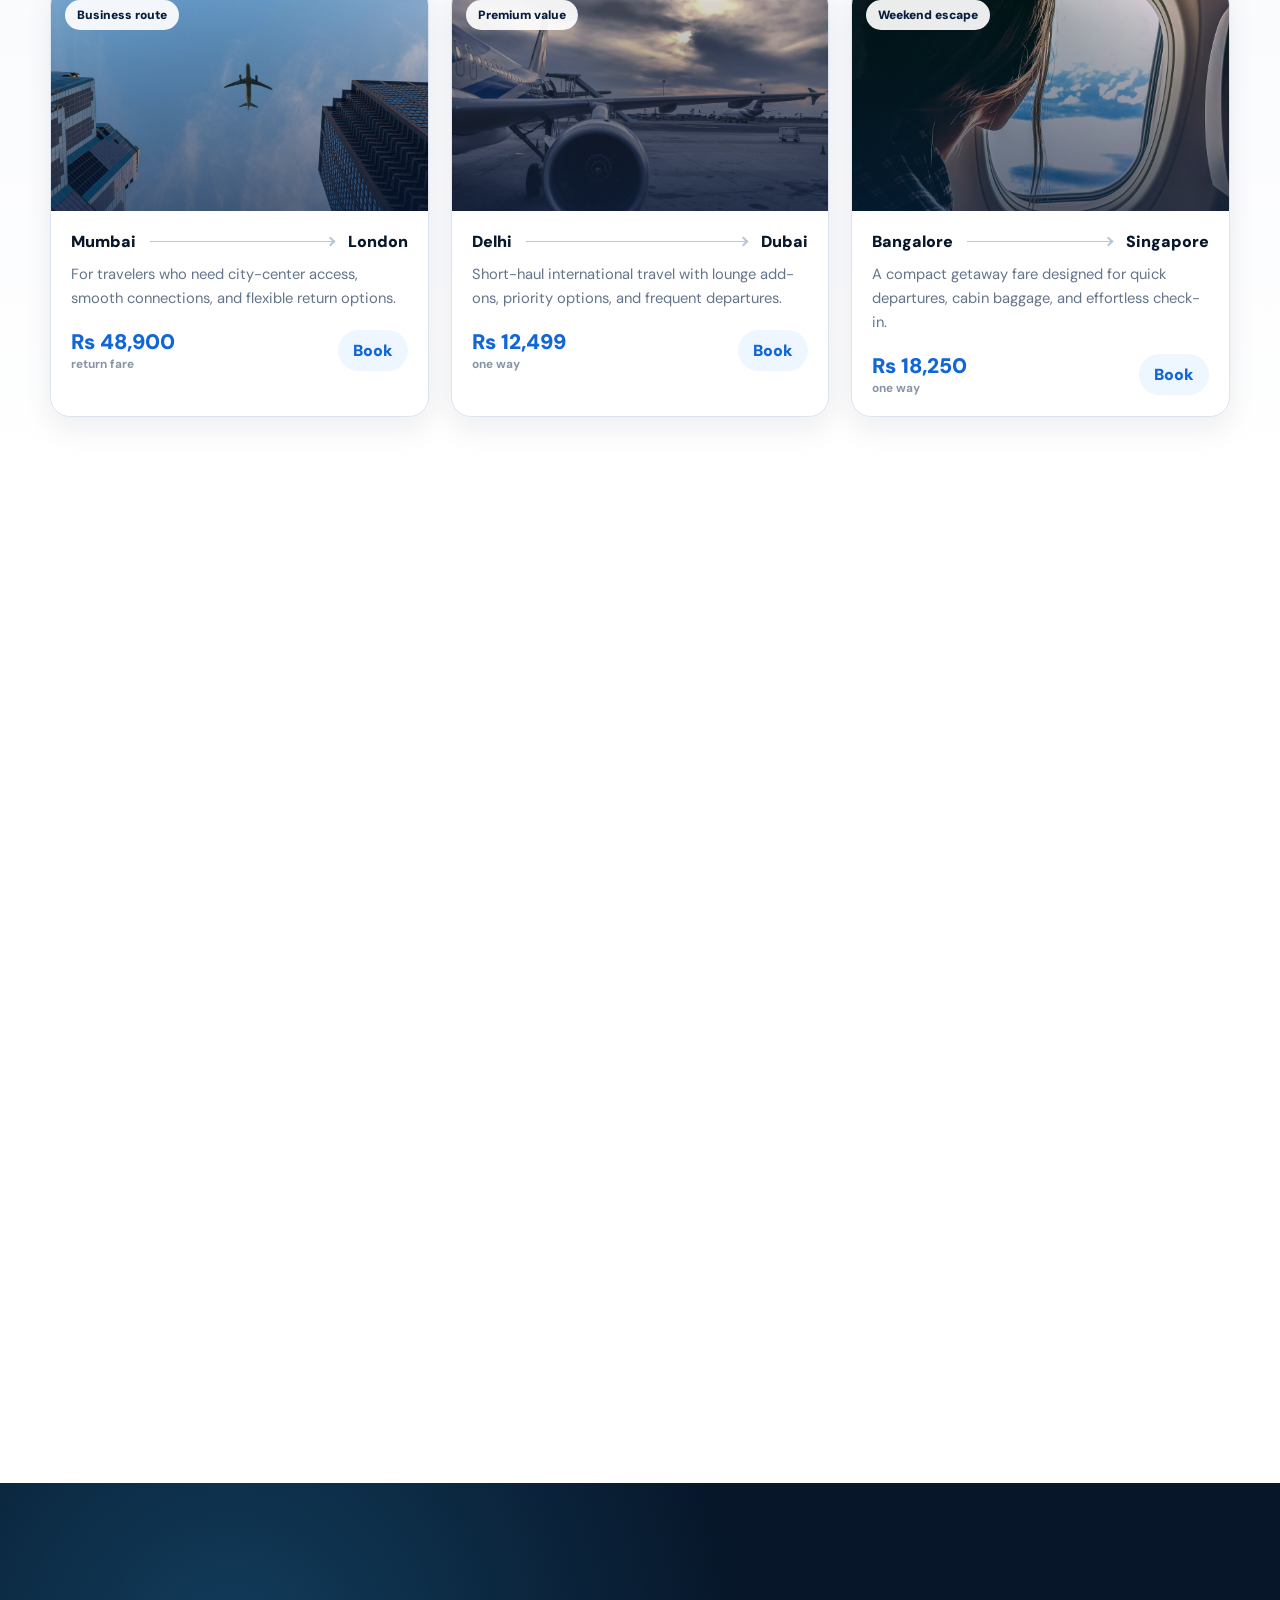
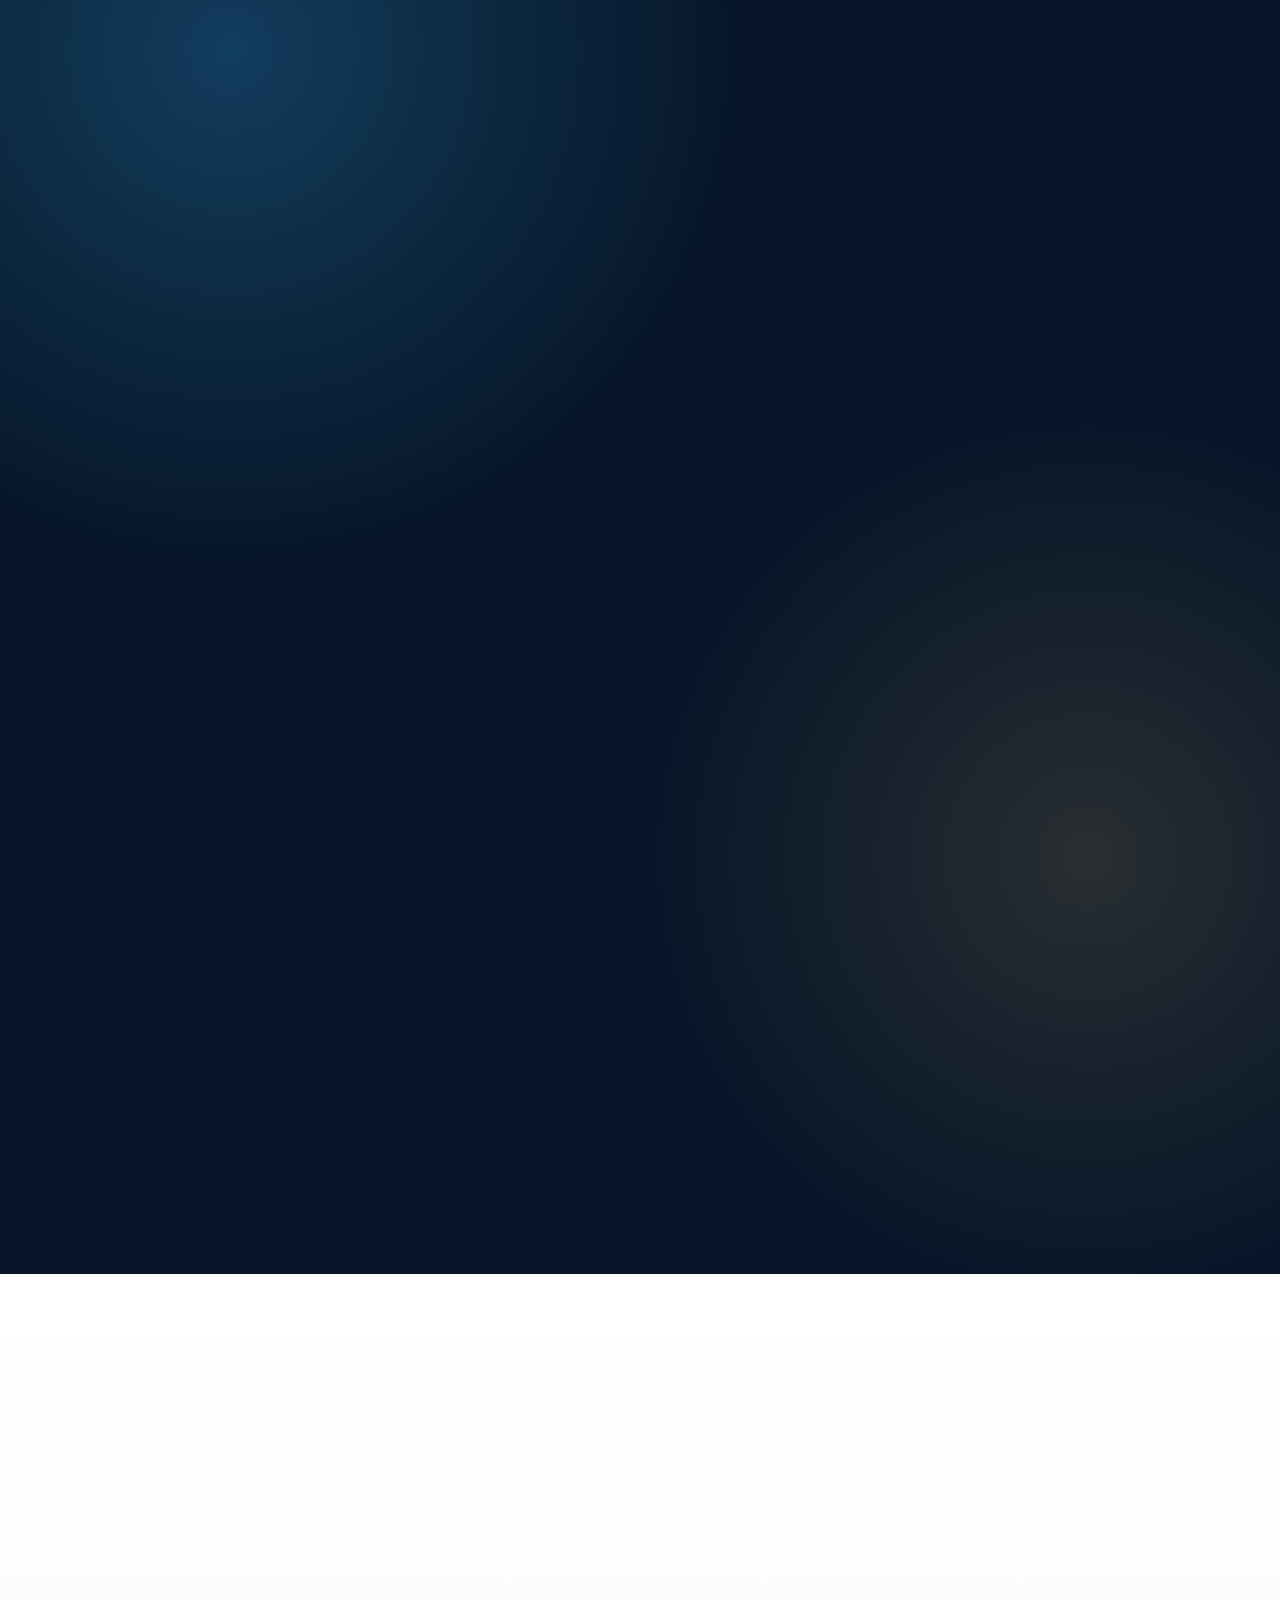
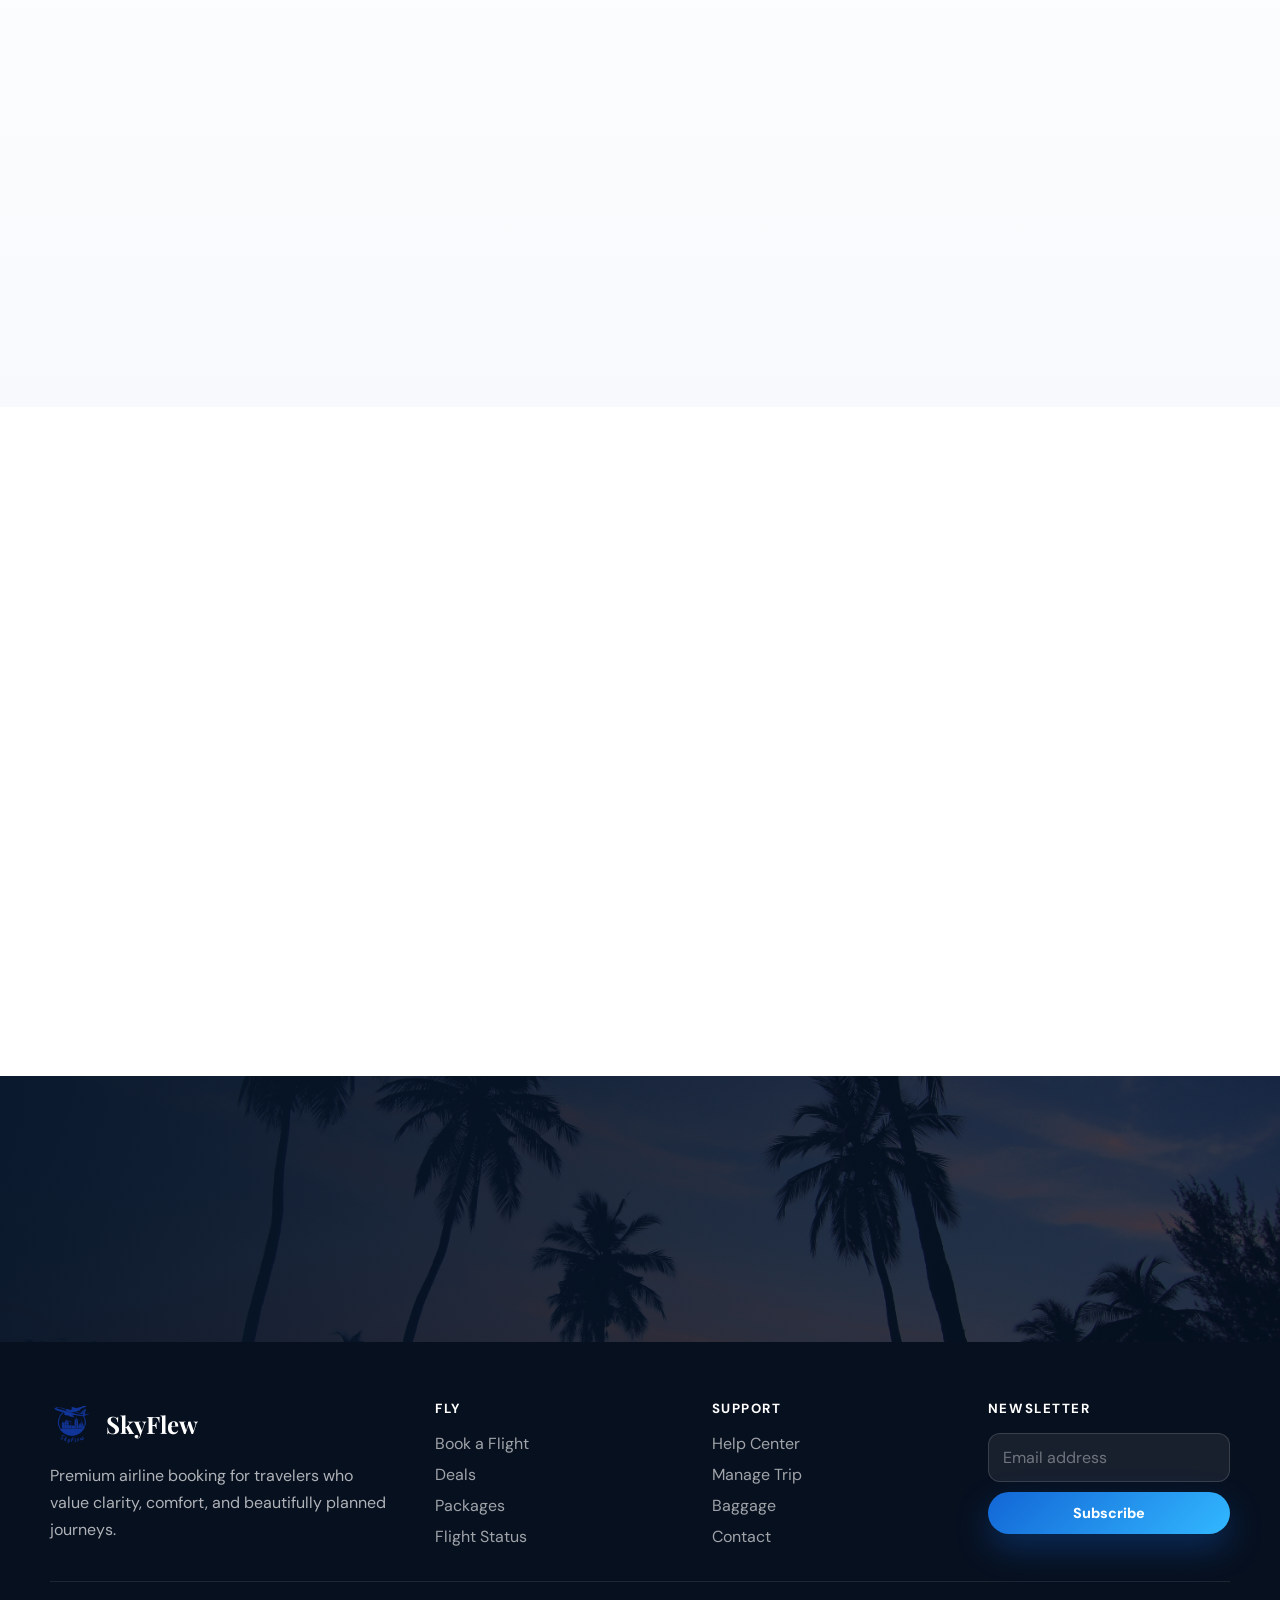
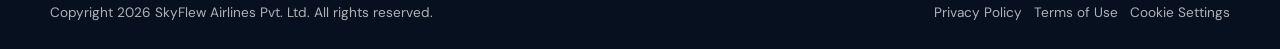
==== commit 043ca83f: "Upgrade SkyFlew airline website visuals" ====
--- a/index.html
+++ b/index.html
@@ -1,816 +1,609 @@
 <!DOCTYPE html>
 <html lang="en">
 <head>
-<meta charset="UTF-8"/>
-<meta name="viewport" content="width=device-width, initial-scale=1.0"/>
-<title>SkyFlew – Fly Higher, Pay Less</title>
-<link rel="preconnect" href="https://fonts.googleapis.com"/>
-<link href="https://fonts.googleapis.com/css2?family=Playfair+Display:wght@400;700&family=DM+Sans:wght@300;400;500;600&display=swap" rel="stylesheet"/>
+<meta charset="UTF-8" />
+<meta name="viewport" content="width=device-width, initial-scale=1.0" />
+<title>SkyFlew - Premium Airline Booking</title>
+<link rel="preconnect" href="https://fonts.googleapis.com" />
+<link rel="preconnect" href="https://fonts.gstatic.com" crossorigin />
+<link href="https://fonts.googleapis.com/css2?family=DM+Sans:wght@400;500;600;700&family=Playfair+Display:wght@600;700&display=swap" rel="stylesheet" />
 <style>
 *,*::before,*::after{box-sizing:border-box;margin:0;padding:0}
 :root{
-  --sky:#1560BD;
-  --sky-dark:#0d3f80;
-  --sky-light:#4A90D9;
-  --sky-pale:#E8F2FF;
-  --accent:#00C6FF;
-  --white:#ffffff;
-  --off-white:#F7F9FC;
-  --gray-100:#f0f4f8;
-  --gray-200:#e2e8f0;
-  --gray-400:#94a3b8;
-  --gray-600:#475569;
-  --gray-800:#1e293b;
-  --text:#0f172a;
-  --shadow-sm:0 1px 3px rgba(0,0,0,0.08);
-  --shadow-md:0 4px 24px rgba(0,0,0,0.10);
-  --shadow-lg:0 16px 48px rgba(0,0,0,0.14);
-  --r:14px;
-  --r-sm:8px;
+  --ink:#071629;
+  --navy:#081d3d;
+  --blue:#1266d6;
+  --blue-2:#32b8ff;
+  --gold:#d7ad5d;
+  --mint:#dff7f0;
+  --paper:#f7f9fc;
+  --line:#dce5ef;
+  --muted:#64748b;
+  --white:#fff;
+  --shadow-sm:0 10px 30px rgba(8,29,61,.08);
+  --shadow-md:0 18px 55px rgba(8,29,61,.14);
+  --shadow-lg:0 30px 90px rgba(8,29,61,.22);
+  --radius:18px;
+  --radius-sm:10px;
 }
-html{scroll-behavior:smooth;font-size:16px}
-body{font-family:'DM Sans',sans-serif;color:var(--text);background:var(--white);overflow-x:hidden}
-a{text-decoration:none;color:inherit}
-img{max-width:100%;display:block}
-button{cursor:pointer;font-family:inherit}
-
-/* ── NAVBAR ── */
+html{scroll-behavior:smooth}
+body{font-family:"DM Sans",Arial,sans-serif;color:var(--ink);background:#fff;overflow-x:hidden}
+a{color:inherit;text-decoration:none}
+button,input,select{font:inherit}
+button{cursor:pointer}
+img{display:block;max-width:100%}
+.container{width:min(1180px,calc(100% - 48px));margin-inline:auto}
+.eyebrow{font-size:.76rem;font-weight:800;letter-spacing:.16em;text-transform:uppercase;color:var(--blue);margin-bottom:10px}
+.section-title{font-family:"Playfair Display",Georgia,serif;font-size:clamp(2rem,4vw,3.2rem);line-height:1.05;letter-spacing:0;color:var(--ink)}
+.section-copy{max-width:610px;color:var(--muted);font-size:1rem;line-height:1.75;margin-top:14px}
+.section{padding:96px 0}
+.reveal{opacity:0;transform:translateY(22px);transition:opacity .7s ease,transform .7s ease}
+.reveal.visible{opacity:1;transform:none}
+
 .navbar{
-  position:fixed;top:0;left:0;right:0;z-index:1000;
-  display:flex;align-items:center;justify-content:space-between;
-  padding:0 48px;height:68px;
-  background:rgba(255,255,255,0.96);
-  backdrop-filter:blur(12px);
-  border-bottom:1px solid rgba(0,0,0,0.06);
-  transition:box-shadow .3s;
+  position:fixed;top:0;left:0;right:0;z-index:50;height:74px;
+  display:flex;align-items:center;transition:.3s ease;
+  background:linear-gradient(180deg,rgba(4,16,36,.72),rgba(4,16,36,.18),transparent);
 }
-.navbar.scrolled{box-shadow:0 2px 20px rgba(0,0,0,0.10)}
-.nav-logo{display:flex;align-items:center;gap:10px}
-.nav-logo img{height:42px;width:42px;object-fit:contain;filter:none}
-.nav-logo-text{font-family:'Playfair Display',serif;font-size:1.45rem;font-weight:700;color:var(--sky-dark);letter-spacing:-.5px}
-.nav-links{display:flex;align-items:center;gap:32px;list-style:none}
-.nav-links a{font-size:.9rem;font-weight:500;color:var(--gray-600);transition:color .2s}
-.nav-links a:hover{color:var(--sky)}
-.nav-right{display:flex;align-items:center;gap:14px}
-.btn-login{font-size:.9rem;font-weight:500;color:var(--sky);background:none;border:none;padding:8px 0}
-.btn-book{background:var(--sky);color:var(--white);font-size:.88rem;font-weight:600;padding:10px 22px;border-radius:50px;border:none;transition:background .2s,transform .15s}
-.btn-book:hover{background:var(--sky-dark);transform:translateY(-1px)}
-.hamburger{display:none;flex-direction:column;gap:5px;background:none;border:none;padding:4px}
-.hamburger span{width:22px;height:2px;background:var(--gray-800);border-radius:2px;transition:.3s}
-.mobile-menu{display:none;position:fixed;top:68px;left:0;right:0;background:white;border-top:1px solid var(--gray-200);padding:20px 24px;z-index:999;flex-direction:column;gap:16px;box-shadow:var(--shadow-md)}
-.mobile-menu.open{display:flex}
-.mobile-menu a{font-size:1rem;font-weight:500;color:var(--gray-700);padding:4px 0;border-bottom:1px solid var(--gray-100)}
-
-/* ── HERO ── */
-.hero{
-  position:relative;min-height:100vh;
-  display:flex;flex-direction:column;align-items:center;justify-content:flex-start;
-  padding-top:68px;overflow:hidden;
+.navbar.scrolled{height:66px;background:rgba(255,255,255,.94);backdrop-filter:blur(18px);box-shadow:0 12px 40px rgba(8,29,61,.12)}
+.nav-inner{display:flex;align-items:center;justify-content:space-between;width:min(1220px,calc(100% - 48px));margin:auto}
+.brand{display:flex;align-items:center;gap:12px;color:#fff}
+.navbar.scrolled .brand{color:var(--navy)}
+.brand-mark{width:44px;height:44px;border-radius:12px;object-fit:cover;box-shadow:0 12px 28px rgba(0,0,0,.16)}
+.brand-name{font-family:"Playfair Display",Georgia,serif;font-weight:700;font-size:1.45rem;letter-spacing:0}
+.nav-links{display:flex;align-items:center;gap:30px;list-style:none;color:rgba(255,255,255,.88);font-size:.92rem;font-weight:700}
+.navbar.scrolled .nav-links{color:#334155}
+.nav-links a{transition:.2s}
+.nav-links a:hover{color:var(--blue-2)}
+.nav-actions{display:flex;align-items:center;gap:12px}
+.ghost-btn,.solid-btn{
+  border:0;border-radius:999px;padding:12px 20px;font-weight:800;font-size:.9rem;
+  transition:transform .2s,box-shadow .2s,background .2s,color .2s;
 }
-.hero-bg{
-  position:absolute;inset:0;
-  background-image:url('airr.png');
-  background-size:cover;background-position:center 30%;
-  filter:brightness(.55);
-  z-index:0;
+.ghost-btn{background:rgba(255,255,255,.13);color:#fff;border:1px solid rgba(255,255,255,.28)}
+.navbar.scrolled .ghost-btn{color:var(--navy);background:#eef5ff;border-color:#d8e8ff}
+.solid-btn{color:#fff;background:linear-gradient(135deg,var(--blue),var(--blue-2));box-shadow:0 14px 34px rgba(18,102,214,.32)}
+.solid-btn:hover,.ghost-btn:hover{transform:translateY(-2px)}
+.menu-btn{display:none;width:42px;height:42px;border:0;border-radius:12px;background:rgba(255,255,255,.16)}
+.menu-btn span{display:block;width:19px;height:2px;background:#fff;margin:5px auto;border-radius:2px}
+.navbar.scrolled .menu-btn span{background:var(--navy)}
+.mobile-panel{display:none;position:fixed;top:66px;left:16px;right:16px;z-index:60;background:#fff;border:1px solid var(--line);border-radius:16px;box-shadow:var(--shadow-lg);padding:18px}
+.mobile-panel.open{display:grid;gap:14px}
+.mobile-panel a{font-weight:800;color:#243447}
+
+.hero{position:relative;min-height:100vh;padding:132px 0 58px;display:flex;align-items:center;overflow:hidden;color:#fff}
+.hero-media{position:absolute;inset:0;background:url("assets/airr.png") center 28%/cover no-repeat;transform:translateY(var(--parallax,0));scale:1.05;will-change:transform}
+.hero::before{content:"";position:absolute;inset:0;background:linear-gradient(100deg,rgba(3,14,32,.86) 0%,rgba(7,22,48,.58) 44%,rgba(7,22,48,.2) 70%),linear-gradient(180deg,rgba(5,20,45,.25),rgba(5,20,45,.74))}
+.hero::after{content:"";position:absolute;left:0;right:0;bottom:-1px;height:170px;background:linear-gradient(180deg,transparent,#fff)}
+.hero-grid{position:relative;z-index:2;display:grid;grid-template-columns:minmax(0,1fr) 430px;gap:52px;align-items:end}
+.hero-kicker{display:inline-flex;align-items:center;gap:10px;border:1px solid rgba(255,255,255,.28);background:rgba(255,255,255,.12);backdrop-filter:blur(14px);border-radius:999px;padding:8px 15px;font-size:.78rem;font-weight:800;letter-spacing:.12em;text-transform:uppercase;margin-bottom:24px}
+.hero-kicker::before{content:"";width:9px;height:9px;border-radius:50%;background:var(--gold);box-shadow:0 0 22px var(--gold)}
+.hero h1{font-family:"Playfair Display",Georgia,serif;font-size:clamp(3.1rem,7vw,6.7rem);line-height:.94;letter-spacing:0;max-width:830px;text-shadow:0 18px 54px rgba(0,0,0,.28)}
+.hero h1 span{color:#bfeaff}
+.hero-lede{max-width:620px;margin:24px 0 32px;color:rgba(255,255,255,.84);font-size:1.1rem;line-height:1.8}
+.hero-cta{display:flex;gap:14px;flex-wrap:wrap}
+.hero-card{
+  align-self:center;border-radius:24px;padding:22px;background:rgba(255,255,255,.12);
+  border:1px solid rgba(255,255,255,.2);backdrop-filter:blur(16px);box-shadow:0 28px 90px rgba(0,0,0,.28);
 }
-.hero-overlay{position:absolute;inset:0;background:linear-gradient(to bottom,rgba(10,30,70,.45) 0%,rgba(10,30,70,.3) 55%,rgba(10,30,70,.7) 100%);z-index:1}
-.hero-content{position:relative;z-index:2;text-align:center;color:white;padding:80px 24px 0;max-width:760px}
-.hero-badge{display:inline-flex;align-items:center;gap:8px;background:rgba(255,255,255,.15);backdrop-filter:blur(8px);border:1px solid rgba(255,255,255,.25);border-radius:50px;padding:6px 16px;font-size:.8rem;font-weight:500;letter-spacing:.5px;margin-bottom:28px;text-transform:uppercase}
-.hero-badge::before{content:'✈';font-size:.9rem}
-.hero-title{font-family:'Playfair Display',serif;font-size:clamp(2.2rem,5vw,3.8rem);font-weight:700;line-height:1.12;margin-bottom:20px;text-shadow:0 2px 20px rgba(0,0,0,.3)}
-.hero-title span{color:var(--accent)}
-.hero-subtitle{font-size:1.05rem;color:rgba(255,255,255,.82);line-height:1.7;max-width:540px;margin:0 auto 36px}
-.hero-ctas{display:flex;gap:14px;justify-content:center;flex-wrap:wrap}
-.btn-primary{background:var(--sky);color:white;font-size:.95rem;font-weight:600;padding:14px 34px;border-radius:50px;border:none;transition:.2s;display:inline-flex;align-items:center;gap:8px}
-.btn-primary:hover{background:var(--sky-dark);transform:translateY(-2px);box-shadow:0 8px 24px rgba(21,96,189,.4)}
-.btn-secondary{background:rgba(255,255,255,.15);color:white;border:1.5px solid rgba(255,255,255,.55);font-size:.95rem;font-weight:500;padding:14px 34px;border-radius:50px;backdrop-filter:blur(6px);transition:.2s}
-.btn-secondary:hover{background:rgba(255,255,255,.22);transform:translateY(-2px)}
-
-/* BOOKING WIDGET */
-.booking-wrap{position:relative;z-index:2;width:100%;max-width:960px;margin:44px auto 0;padding:0 20px}
+.mini-story{display:grid;gap:16px}
+.story-img{height:210px;border-radius:18px;overflow:hidden;position:relative}
+.story-img img{width:100%;height:100%;object-fit:cover}
+.story-img::after{content:"";position:absolute;inset:0;background:linear-gradient(180deg,transparent,rgba(5,17,36,.65))}
+.mini-story h3{font-family:"Playfair Display",Georgia,serif;font-size:1.35rem}
+.mini-story p{color:rgba(255,255,255,.72);line-height:1.65;font-size:.92rem}
+
+.booking-shell{position:relative;z-index:5;margin-top:-70px}
 .booking-card{
-  background:rgba(255,255,255,.97);backdrop-filter:blur(20px);
-  border-radius:24px;box-shadow:0 24px 80px rgba(0,0,0,.22);
-  padding:28px 32px;
+  background:rgba(255,255,255,.93);border:1px solid rgba(255,255,255,.72);backdrop-filter:blur(22px);
+  border-radius:26px;box-shadow:var(--shadow-lg);padding:24px;
 }
-.booking-tabs{display:flex;gap:0;margin-bottom:24px;background:var(--gray-100);border-radius:50px;padding:4px;width:fit-content}
-.booking-tab{background:none;border:none;padding:8px 22px;border-radius:50px;font-size:.88rem;font-weight:500;color:var(--gray-600);transition:.2s}
-.booking-tab.active{background:var(--sky);color:white}
-.booking-fields{display:grid;grid-template-columns:1fr 1fr 1fr 1fr auto;gap:12px;align-items:end}
-.field-group{display:flex;flex-direction:column;gap:6px}
-.field-group label{font-size:.75rem;font-weight:600;color:var(--gray-400);letter-spacing:.6px;text-transform:uppercase}
-.field-group input,.field-group select{
-  border:1.5px solid var(--gray-200);border-radius:10px;
-  padding:12px 14px;font-size:.92rem;font-family:inherit;
-  color:var(--text);background:white;outline:none;
-  transition:border-color .2s;
-}
-.field-group input:focus,.field-group select:focus{border-color:var(--sky)}
-.field-divider{position:relative;display:flex;align-items:center;justify-content:center}
-.swap-btn{
-  position:absolute;top:50%;left:50%;transform:translate(-50%,-50%);
-  width:32px;height:32px;border-radius:50%;
-  background:var(--sky);border:2.5px solid white;
-  color:white;font-size:.85rem;
-  display:flex;align-items:center;justify-content:center;
-  cursor:pointer;transition:.2s;z-index:1;
-}
-.swap-btn:hover{background:var(--sky-dark);transform:translate(-50%,-50%) rotate(180deg)}
-.btn-search{
-  background:var(--sky);color:white;border:none;
-  border-radius:12px;height:50px;width:52px;
-  font-size:1.2rem;transition:.2s;flex-shrink:0;
-  display:flex;align-items:center;justify-content:center;
-}
-.btn-search:hover{background:var(--sky-dark);transform:translateY(-2px)}
-
-/* ── TRUST BAR ── */
-.trust-bar{background:var(--sky-pale);padding:18px 48px;display:flex;align-items:center;justify-content:center;gap:48px;flex-wrap:wrap}
-.trust-item{display:flex;align-items:center;gap:10px;font-size:.88rem;font-weight:500;color:var(--sky-dark)}
-.trust-icon{width:36px;height:36px;border-radius:50%;background:var(--sky);color:white;display:flex;align-items:center;justify-content:center;font-size:.95rem}
-
-/* ── SECTION COMMON ── */
-.section{padding:88px 48px}
-.section-tag{font-size:.78rem;font-weight:700;letter-spacing:1.8px;text-transform:uppercase;color:var(--sky);margin-bottom:10px}
-.section-title{font-family:'Playfair Display',serif;font-size:clamp(1.8rem,3vw,2.6rem);font-weight:700;color:var(--text);line-height:1.2;margin-bottom:14px}
-.section-sub{font-size:1rem;color:var(--gray-600);max-width:520px;line-height:1.7}
-
-/* ── DEALS ── */
-.deals-section{background:var(--off-white)}
-.deals-header{display:flex;align-items:flex-end;justify-content:space-between;margin-bottom:40px;flex-wrap:wrap;gap:16px}
-.deals-grid{display:grid;grid-template-columns:repeat(3,1fr);gap:22px}
-.deal-card{
-  background:white;border-radius:var(--r);box-shadow:var(--shadow-sm);
-  overflow:hidden;transition:.25s;
-  display:flex;flex-direction:column;
-}
-.deal-card:hover{transform:translateY(-5px);box-shadow:var(--shadow-md)}
-.deal-img{position:relative;height:190px;overflow:hidden}
-.deal-img img{width:100%;height:100%;object-fit:cover;transition:transform .4s}
-.deal-card:hover .deal-img img{transform:scale(1.06)}
-.deal-badge{
-  position:absolute;top:14px;left:14px;
-  background:var(--sky);color:white;
-  font-size:.72rem;font-weight:700;letter-spacing:.5px;
-  padding:5px 12px;border-radius:50px;text-transform:uppercase;
-}
-.deal-badge.green{background:#16a34a}
-.deal-body{padding:18px 20px;flex:1;display:flex;flex-direction:column}
-.deal-route{display:flex;align-items:center;gap:8px;margin-bottom:6px}
-.deal-city{font-size:1rem;font-weight:600;color:var(--text)}
-.deal-arrow{color:var(--sky);font-size:.9rem}
-.deal-desc{font-size:.85rem;color:var(--gray-600);line-height:1.6;flex:1;margin-bottom:14px}
-.deal-footer{display:flex;align-items:center;justify-content:space-between}
-.deal-price{font-size:1.3rem;font-weight:700;color:var(--sky-dark)}
-.deal-price small{font-size:.75rem;font-weight:400;color:var(--gray-400)}
-.btn-deal{background:var(--sky-pale);color:var(--sky);border:none;border-radius:50px;padding:8px 18px;font-size:.82rem;font-weight:600;transition:.2s}
-.btn-deal:hover{background:var(--sky);color:white}
-.view-all{display:inline-flex;align-items:center;gap:6px;color:var(--sky);font-size:.9rem;font-weight:600;border:1.5px solid var(--sky);border-radius:50px;padding:10px 22px;transition:.2s}
-.view-all:hover{background:var(--sky);color:white}
-
-/* ── DESTINATIONS ── */
-.dest-section{background:white}
-.dest-tabs{display:flex;gap:8px;margin-bottom:36px;flex-wrap:wrap}
-.dest-tab{background:var(--gray-100);color:var(--gray-600);border:none;border-radius:50px;padding:8px 20px;font-size:.85rem;font-weight:500;transition:.2s}
-.dest-tab.active{background:var(--sky);color:white}
-.dest-tab:hover{background:var(--sky);color:white}
-.dest-grid{display:grid;grid-template-columns:repeat(4,1fr);gap:18px}
-.dest-card{position:relative;border-radius:var(--r);overflow:hidden;cursor:pointer;aspect-ratio:.82}
-.dest-card img{width:100%;height:100%;object-fit:cover;transition:transform .4s}
-.dest-card:hover img{transform:scale(1.08)}
-.dest-overlay{
-  position:absolute;inset:0;
-  background:linear-gradient(to top, rgba(10,20,50,.85) 0%, transparent 55%);
-  transition:.3s;
-}
-.dest-card:hover .dest-overlay{background:linear-gradient(to top,rgba(10,20,50,.92) 0%,rgba(10,20,50,.1) 60%)}
-.dest-info{position:absolute;bottom:0;left:0;right:0;padding:20px 18px;color:white}
-.dest-tag{font-size:.7rem;font-weight:700;letter-spacing:1px;text-transform:uppercase;opacity:.8;margin-bottom:5px}
-.dest-name{font-family:'Playfair Display',serif;font-size:1.15rem;font-weight:700;margin-bottom:4px}
-.dest-from{font-size:.8rem;opacity:.75}
-.dest-pill{
-  display:inline-flex;align-items:center;gap:5px;
-  background:rgba(255,255,255,.15);backdrop-filter:blur(4px);
-  border:1px solid rgba(255,255,255,.25);
-  border-radius:50px;padding:3px 10px;
-  font-size:.7rem;margin-bottom:8px;
-}
-.dest-arrow{
-  position:absolute;top:16px;right:16px;
-  width:34px;height:34px;border-radius:50%;
-  background:rgba(255,255,255,.15);backdrop-filter:blur(6px);
-  display:flex;align-items:center;justify-content:center;
-  color:white;font-size:.9rem;
-  opacity:0;transition:.3s;
-}
-.dest-card:hover .dest-arrow{opacity:1}
-
-/* ── PREMIUM EXPERIENCE ── */
-.premium-section{background:var(--sky-dark);color:white;padding:88px 48px}
-.premium-header{text-align:center;margin-bottom:56px}
-.premium-header .section-tag{color:var(--accent)}
-.premium-header .section-title{color:white}
-.premium-grid{display:grid;grid-template-columns:repeat(3,1fr);gap:24px}
-.prem-card{
-  background:rgba(255,255,255,.06);
-  border:1px solid rgba(255,255,255,.1);
-  border-radius:var(--r);overflow:hidden;transition:.25s;
-}
-.prem-card:hover{background:rgba(255,255,255,.11);transform:translateY(-4px)}
-.prem-img{height:200px;overflow:hidden}
-.prem-img img{width:100%;height:100%;object-fit:cover;transition:transform .4s}
-.prem-card:hover .prem-img img{transform:scale(1.05)}
-.prem-body{padding:22px}
-.prem-icon{font-size:1.5rem;margin-bottom:10px}
-.prem-title{font-family:'Playfair Display',serif;font-size:1.15rem;font-weight:700;margin-bottom:8px}
-.prem-desc{font-size:.88rem;color:rgba(255,255,255,.7);line-height:1.65}
-
-/* ── STATS ── */
-.stats-section{background:var(--sky);padding:56px 48px}
-.stats-grid{display:grid;grid-template-columns:repeat(4,1fr);text-align:center;gap:24px}
-.stat-num{font-family:'Playfair Display',serif;font-size:2.8rem;font-weight:700;color:white;line-height:1}
-.stat-label{font-size:.85rem;color:rgba(255,255,255,.75);margin-top:6px;font-weight:500}
-
-/* ── FAQ ── */
-.faq-section{background:var(--off-white)}
-.faq-wrap{max-width:780px;margin:0 auto}
-.faq-layout{display:grid;grid-template-columns:1fr 2fr;gap:64px;align-items:start}
-.faq-list{display:flex;flex-direction:column;gap:12px}
-.faq-item{
-  background:white;border-radius:var(--r-sm);
-  border:1.5px solid var(--gray-200);overflow:hidden;
-  transition:.2s;
-}
-.faq-item.open{border-color:var(--sky)}
-.faq-question{
-  width:100%;text-align:left;background:none;border:none;
-  padding:18px 20px;font-size:.93rem;font-weight:600;color:var(--text);
-  display:flex;justify-content:space-between;align-items:center;gap:12px;
-  cursor:pointer;
-}
-.faq-icon{
-  width:26px;height:26px;border-radius:50%;background:var(--sky-pale);
-  color:var(--sky);display:flex;align-items:center;justify-content:center;
-  font-size:.75rem;flex-shrink:0;transition:.3s;
-}
-.faq-item.open .faq-icon{background:var(--sky);color:white;transform:rotate(180deg)}
-.faq-answer{
-  max-height:0;overflow:hidden;transition:max-height .35s ease,padding .2s;
-  padding:0 20px;font-size:.88rem;color:var(--gray-600);line-height:1.7;
-}
-.faq-item.open .faq-answer{max-height:200px;padding:0 20px 18px}
-
-/* ── FOOTER ── */
-footer{background:#0a1628;color:rgba(255,255,255,.7);padding:64px 48px 32px}
-.footer-grid{display:grid;grid-template-columns:2fr 1fr 1fr 1.4fr;gap:40px;margin-bottom:48px}
-.footer-brand .nav-logo-text{color:white;font-size:1.5rem}
-.footer-brand p{font-size:.88rem;line-height:1.7;margin:14px 0 20px;max-width:260px}
-.social-links{display:flex;gap:10px}
-.social-link{
-  width:36px;height:36px;border-radius:50%;
-  background:rgba(255,255,255,.1);
-  display:flex;align-items:center;justify-content:center;
-  font-size:.85rem;transition:.2s;
-  color:rgba(255,255,255,.7);
-}
-.social-link:hover{background:var(--sky);color:white}
-.footer-col h4{font-size:.85rem;font-weight:700;color:white;letter-spacing:.8px;text-transform:uppercase;margin-bottom:18px}
-.footer-col ul{list-style:none;display:flex;flex-direction:column;gap:10px}
-.footer-col ul li a{font-size:.87rem;color:rgba(255,255,255,.6);transition:.2s}
-.footer-col ul li a:hover{color:white}
-.footer-newsletter input{
-  width:100%;background:rgba(255,255,255,.08);border:1.5px solid rgba(255,255,255,.12);
-  border-radius:10px;padding:12px 14px;color:white;font-size:.88rem;
-  font-family:inherit;outline:none;margin-bottom:10px;
-}
-.footer-newsletter input::placeholder{color:rgba(255,255,255,.4)}
-.footer-newsletter input:focus{border-color:var(--sky)}
-.btn-subscribe{width:100%;background:var(--sky);color:white;border:none;border-radius:10px;padding:12px;font-size:.88rem;font-weight:600;transition:.2s}
-.btn-subscribe:hover{background:var(--sky-light)}
-.footer-bottom{border-top:1px solid rgba(255,255,255,.08);padding-top:24px;display:flex;justify-content:space-between;align-items:center;flex-wrap:wrap;gap:12px}
-.footer-bottom p{font-size:.82rem}
-.footer-badges{display:flex;gap:12px}
-.badge{background:rgba(255,255,255,.07);border-radius:6px;padding:6px 12px;font-size:.75rem;color:rgba(255,255,255,.55)}
-
-/* ── RESPONSIVE ── */
-@media(max-width:1024px){
-  .booking-fields{grid-template-columns:1fr 1fr 1fr;gap:10px}
-  .deals-grid{grid-template-columns:repeat(2,1fr)}
-  .dest-grid{grid-template-columns:repeat(2,1fr)}
-  .premium-grid{grid-template-columns:repeat(2,1fr)}
+.booking-top{display:flex;justify-content:space-between;gap:18px;align-items:center;margin-bottom:22px;flex-wrap:wrap}
+.trip-tabs{display:flex;background:#eef4fb;border-radius:999px;padding:5px;gap:4px}
+.trip-tabs button{border:0;background:transparent;color:#526276;border-radius:999px;padding:9px 18px;font-weight:800;font-size:.88rem}
+.trip-tabs button.active{background:var(--navy);color:#fff}
+.booking-note{display:flex;gap:8px;color:#4b6178;font-size:.88rem;font-weight:700}
+.booking-note::before{content:"";width:9px;height:9px;border-radius:50%;background:#31d0a7;margin-top:5px}
+.booking-fields{display:grid;grid-template-columns:1.2fr 1.2fr .95fr 1.1fr auto;gap:12px;align-items:end}
+.field{display:grid;gap:7px}
+.field label{font-size:.72rem;letter-spacing:.12em;text-transform:uppercase;color:#748398;font-weight:900}
+.field input,.field select{width:100%;border:1px solid var(--line);background:#fff;color:var(--ink);border-radius:14px;padding:14px 14px;outline:0;transition:.2s;min-height:52px}
+.field input:focus,.field select:focus{border-color:var(--blue);box-shadow:0 0 0 4px rgba(18,102,214,.1)}
+.search-btn{border:0;border-radius:16px;height:52px;padding:0 24px;background:linear-gradient(135deg,var(--blue),#13b8ef);color:#fff;font-weight:900;box-shadow:0 18px 42px rgba(18,102,214,.28);transition:.2s}
+.search-btn:hover{transform:translateY(-2px);box-shadow:0 22px 52px rgba(18,102,214,.34)}
+
+.trust-band{padding:38px 0 20px;background:#fff}
+.trust-grid{display:grid;grid-template-columns:1.2fr repeat(4,1fr);gap:16px;align-items:stretch}
+.trust-photo{position:relative;border-radius:20px;overflow:hidden;min-height:170px;box-shadow:var(--shadow-md)}
+.trust-photo img{width:100%;height:100%;object-fit:cover}
+.trust-photo::after{content:"";position:absolute;inset:0;background:linear-gradient(90deg,rgba(8,29,61,.74),rgba(8,29,61,.05))}
+.trust-photo span{position:absolute;left:20px;bottom:18px;right:20px;color:#fff;font-weight:900;font-size:1.05rem;z-index:2}
+.trust-item{border:1px solid var(--line);border-radius:18px;padding:20px;background:#fff;box-shadow:var(--shadow-sm);display:grid;align-content:center;gap:8px}
+.trust-item b{font-size:1.55rem;color:var(--navy);font-family:"Playfair Display",Georgia,serif}
+.trust-item span{color:var(--muted);font-size:.88rem;line-height:1.45}
+
+.deals{background:linear-gradient(180deg,#f7f9fc,#fff)}
+.section-head{display:flex;justify-content:space-between;gap:24px;align-items:end;margin-bottom:34px}
+.text-link{font-weight:900;color:var(--blue);border:1px solid #cfe1f8;border-radius:999px;padding:11px 18px;background:#fff;box-shadow:var(--shadow-sm)}
+.deal-grid{display:grid;grid-template-columns:repeat(3,1fr);gap:22px}
+.deal-card{background:#fff;border:1px solid var(--line);border-radius:20px;overflow:hidden;box-shadow:var(--shadow-sm);transition:.28s}
+.deal-card:hover{transform:translateY(-8px);box-shadow:var(--shadow-md)}
+.deal-image{height:225px;position:relative;overflow:hidden}
+.deal-image img{width:100%;height:100%;object-fit:cover;transition:.45s}
+.deal-card:hover .deal-image img{transform:scale(1.07)}
+.deal-image::after{content:"";position:absolute;inset:0;background:linear-gradient(180deg,rgba(8,29,61,.04),rgba(8,29,61,.62))}
+.deal-badge{position:absolute;top:14px;left:14px;z-index:2;border-radius:999px;background:rgba(255,255,255,.92);color:var(--navy);padding:7px 12px;font-size:.75rem;font-weight:900}
+.deal-body{padding:20px}
+.route{display:flex;justify-content:space-between;gap:14px;align-items:center;font-weight:900;color:var(--ink);margin-bottom:10px}
+.route i{width:30px;height:1px;background:#b6c7d9;position:relative;flex:1}
+.route i::after{content:"";position:absolute;right:0;top:-3px;width:7px;height:7px;border-top:2px solid #b6c7d9;border-right:2px solid #b6c7d9;transform:rotate(45deg)}
+.deal-body p{color:var(--muted);line-height:1.65;font-size:.92rem;margin-bottom:18px}
+.deal-foot{display:flex;justify-content:space-between;align-items:center;gap:12px}
+.price{font-size:1.32rem;font-weight:900;color:var(--blue)}
+.price small{display:block;font-size:.74rem;font-weight:700;color:#8794a5}
+.small-btn{border:0;border-radius:999px;background:#eef6ff;color:var(--blue);font-weight:900;padding:10px 15px;transition:.2s}
+.small-btn:hover{background:var(--blue);color:#fff}
+
+.destinations{background:#fff}
+.destination-layout{display:grid;grid-template-columns:.78fr 1.22fr;gap:28px;align-items:stretch}
+.destination-feature{position:relative;border-radius:24px;overflow:hidden;min-height:610px;color:#fff;box-shadow:var(--shadow-lg)}
+.destination-feature img{width:100%;height:100%;object-fit:cover}
+.destination-feature::after{content:"";position:absolute;inset:0;background:linear-gradient(180deg,rgba(5,20,45,.05),rgba(5,20,45,.82))}
+.feature-copy{position:absolute;left:28px;right:28px;bottom:28px;z-index:2}
+.feature-copy h3{font-family:"Playfair Display",Georgia,serif;font-size:2.35rem;line-height:1;margin-bottom:10px}
+.feature-copy p{color:rgba(255,255,255,.78);line-height:1.7}
+.package-grid{display:grid;grid-template-columns:repeat(2,1fr);gap:20px}
+.package-card{position:relative;min-height:295px;border-radius:22px;overflow:hidden;color:#fff;box-shadow:var(--shadow-sm);isolation:isolate}
+.package-card img{width:100%;height:100%;object-fit:cover;position:absolute;inset:0;transition:.45s}
+.package-card:hover img{transform:scale(1.06)}
+.package-card::after{content:"";position:absolute;inset:0;background:linear-gradient(180deg,rgba(5,20,45,.08),rgba(5,20,45,.78));z-index:1}
+.package-copy{position:absolute;left:20px;right:20px;bottom:20px;z-index:2}
+.pill{display:inline-flex;border-radius:999px;background:rgba(255,255,255,.16);border:1px solid rgba(255,255,255,.24);backdrop-filter:blur(10px);padding:6px 10px;font-size:.72rem;font-weight:900;text-transform:uppercase;letter-spacing:.08em;margin-bottom:10px}
+.package-copy h3{font-family:"Playfair Display",Georgia,serif;font-size:1.45rem;margin-bottom:5px}
+.package-copy p{font-size:.86rem;color:rgba(255,255,255,.78)}
+
+.experience{position:relative;background:#071629;color:#fff;overflow:hidden}
+.experience::before{content:"";position:absolute;inset:0;background:radial-gradient(circle at 18% 12%,rgba(50,184,255,.24),transparent 32%),radial-gradient(circle at 85% 70%,rgba(215,173,93,.16),transparent 30%)}
+.experience .container{position:relative;z-index:2}
+.experience .eyebrow{color:#8adfff}
+.experience .section-title{color:#fff}
+.experience .section-copy{color:rgba(255,255,255,.68)}
+.cabin-grid{display:grid;grid-template-columns:1.1fr .9fr;gap:22px;margin-top:38px}
+.cabin-card{border-radius:24px;overflow:hidden;background:rgba(255,255,255,.06);border:1px solid rgba(255,255,255,.12);box-shadow:0 28px 80px rgba(0,0,0,.22);transition:.28s}
+.cabin-card:hover{transform:translateY(-6px);background:rgba(255,255,255,.09)}
+.cabin-card.large{grid-row:span 2}
+.cabin-img{height:320px;overflow:hidden}
+.cabin-card.large .cabin-img{height:470px}
+.cabin-img img{width:100%;height:100%;object-fit:cover;transition:.45s}
+.cabin-card:hover .cabin-img img{transform:scale(1.045)}
+.cabin-body{padding:24px}
+.cabin-body h3{font-family:"Playfair Display",Georgia,serif;font-size:1.7rem;margin-bottom:10px}
+.cabin-body p{color:rgba(255,255,255,.7);line-height:1.7;font-size:.95rem}
+
+.story{background:linear-gradient(180deg,#fff,#f7f9fc)}
+.story-layout{display:grid;grid-template-columns:1fr 1fr;gap:44px;align-items:center}
+.story-collage{display:grid;grid-template-columns:1fr .82fr;grid-template-rows:230px 230px;gap:16px}
+.story-collage figure{border-radius:22px;overflow:hidden;box-shadow:var(--shadow-md);position:relative}
+.story-collage figure:first-child{grid-row:1/3}
+.story-collage img{width:100%;height:100%;object-fit:cover}
+.story-card{padding:30px;border:1px solid var(--line);border-radius:24px;background:#fff;box-shadow:var(--shadow-sm);margin-top:26px}
+.story-card strong{display:block;font-size:1.05rem;margin-bottom:8px;color:var(--navy)}
+.story-card p{color:var(--muted);line-height:1.75}
+
+.faq{background:#fff}
+.faq-layout{display:grid;grid-template-columns:.75fr 1.25fr;gap:42px;align-items:start}
+.faq-side{position:sticky;top:92px}
+.faq-side-img{margin-top:24px;border-radius:24px;overflow:hidden;box-shadow:var(--shadow-md);height:250px}
+.faq-side-img img{width:100%;height:100%;object-fit:cover}
+.faq-list{display:grid;gap:12px}
+.faq-item{border:1px solid var(--line);border-radius:16px;background:#fff;overflow:hidden;box-shadow:var(--shadow-sm)}
+.faq-question{width:100%;display:flex;justify-content:space-between;align-items:center;gap:18px;border:0;background:#fff;color:var(--ink);padding:20px;font-weight:900;text-align:left}
+.faq-question span{width:28px;height:28px;border-radius:50%;background:#eef6ff;color:var(--blue);display:grid;place-items:center;flex:0 0 auto}
+.faq-answer{max-height:0;overflow:hidden;color:var(--muted);line-height:1.7;padding:0 20px;transition:.3s}
+.faq-item.open .faq-answer{max-height:180px;padding:0 20px 20px}
+.faq-item.open .faq-question span{background:var(--blue);color:#fff;transform:rotate(45deg)}
+
+.closing-cta{position:relative;overflow:hidden;color:#fff;padding:72px 0;background:#071629}
+.closing-cta img{position:absolute;inset:0;width:100%;height:100%;object-fit:cover;opacity:.48}
+.closing-cta::after{content:"";position:absolute;inset:0;background:linear-gradient(90deg,rgba(7,22,41,.92),rgba(7,22,41,.42))}
+.closing-inner{position:relative;z-index:2;display:flex;justify-content:space-between;align-items:center;gap:28px}
+.closing-inner h2{font-family:"Playfair Display",Georgia,serif;font-size:clamp(2rem,4vw,3.5rem);line-height:1.05}
+.closing-inner p{max-width:520px;color:rgba(255,255,255,.76);line-height:1.75;margin-top:12px}
+
+footer{background:#07101f;color:rgba(255,255,255,.68);padding:58px 0 28px}
+.footer-grid{display:grid;grid-template-columns:1.45fr repeat(3,1fr);gap:34px;margin-bottom:34px}
+.footer-brand{display:grid;gap:14px}
+.footer-logo{display:flex;align-items:center;gap:12px;color:#fff}
+.footer-logo img{width:44px;height:44px;border-radius:12px;object-fit:cover}
+.footer-logo span{font-family:"Playfair Display",Georgia,serif;font-size:1.5rem;font-weight:700}
+.footer-brand p{max-width:340px;line-height:1.7}
+.footer-col h4{color:#fff;font-size:.83rem;letter-spacing:.12em;text-transform:uppercase;margin-bottom:16px}
+.footer-col ul{list-style:none;display:grid;gap:10px}
+.footer-col a{color:rgba(255,255,255,.62)}
+.newsletter{display:grid;gap:10px}
+.newsletter input{border:1px solid rgba(255,255,255,.14);background:rgba(255,255,255,.07);color:#fff;border-radius:12px;padding:13px 14px;outline:0}
+.newsletter input::placeholder{color:rgba(255,255,255,.38)}
+.footer-bottom{border-top:1px solid rgba(255,255,255,.09);padding-top:22px;display:flex;justify-content:space-between;gap:14px;flex-wrap:wrap;font-size:.85rem}
+
+@media(max-width:1020px){
+  .nav-links,.nav-actions{display:none}
+  .menu-btn{display:block}
+  .hero-grid,.destination-layout,.story-layout,.faq-layout{grid-template-columns:1fr}
+  .hero-card{display:none}
+  .booking-fields{grid-template-columns:1fr 1fr}
+  .trust-grid{grid-template-columns:1fr 1fr}
+  .trust-photo{grid-column:1/-1}
+  .deal-grid{grid-template-columns:1fr 1fr}
+  .cabin-grid{grid-template-columns:1fr}
+  .cabin-card.large{grid-row:auto}
   .footer-grid{grid-template-columns:1fr 1fr}
 }
-@media(max-width:768px){
-  .navbar{padding:0 20px}
-  .nav-links,.nav-right{display:none}
-  .hamburger{display:flex}
-  .section{padding:64px 20px}
-  .deals-grid{grid-template-columns:1fr}
-  .dest-grid{grid-template-columns:1fr 1fr}
-  .premium-grid{grid-template-columns:1fr}
-  .stats-grid{grid-template-columns:repeat(2,1fr)}
-  .faq-layout{grid-template-columns:1fr}
-  .footer-grid{grid-template-columns:1fr}
-  .trust-bar{padding:18px 20px;gap:20px}
-  .booking-card{padding:20px 16px}
-  .booking-fields{grid-template-columns:1fr 1fr;gap:10px}
-  .booking-fields .btn-search{width:100%;height:48px}
-  .hero-content{padding-top:50px}
-  footer{padding:48px 20px 24px}
+@media(max-width:720px){
+  .container,.nav-inner{width:min(100% - 32px,1180px)}
+  .section{padding:70px 0}
+  .hero{padding-top:112px;min-height:860px;align-items:flex-start}
+  .hero h1{font-size:clamp(2.75rem,15vw,4.2rem)}
+  .booking-shell{margin-top:-110px}
+  .booking-card{padding:18px;border-radius:20px}
+  .booking-fields,.deal-grid,.package-grid,.trust-grid,.footer-grid{grid-template-columns:1fr}
+  .section-head,.closing-inner{align-items:flex-start;flex-direction:column}
+  .destination-feature{min-height:420px}
+  .story-collage{grid-template-columns:1fr;grid-template-rows:260px 210px 210px}
+  .story-collage figure:first-child{grid-row:auto}
+  .cabin-img,.cabin-card.large .cabin-img{height:280px}
+  .trip-tabs{width:100%;overflow:auto}
+  .footer-bottom{display:grid}
 }
-@media(max-width:480px){
-  .dest-grid{grid-template-columns:1fr}
-  .booking-fields{grid-template-columns:1fr}
-  .deals-header{flex-direction:column;align-items:flex-start}
-}
-
-/* ANIMATION */
-@keyframes fadeUp{from{opacity:0;transform:translateY(30px)}to{opacity:1;transform:translateY(0)}}
-.hero-content>*{animation:fadeUp .7s ease both}
-.hero-badge{animation-delay:.1s}
-.hero-title{animation-delay:.2s}
-.hero-subtitle{animation-delay:.32s}
-.hero-ctas{animation-delay:.44s}
-.booking-card{animation:fadeUp .7s ease .55s both}
 </style>
 </head>
 <body>
-
-<!-- NAVBAR -->
 <nav class="navbar" id="navbar">
-  <div class="nav-logo">
-    <img src="airrlogo.png" alt="SkyFlew logo"/>
-    <span class="nav-logo-text">SkyFlew</span>
+  <div class="nav-inner">
+    <a class="brand" href="#">
+      <img class="brand-mark" src="assets/airrlogo.png" alt="SkyFlew logo" />
+      <span class="brand-name">SkyFlew</span>
+    </a>
+    <ul class="nav-links">
+      <li><a href="#book">Book</a></li>
+      <li><a href="#deals">Deals</a></li>
+      <li><a href="#destinations">Destinations</a></li>
+      <li><a href="#experience">Cabins</a></li>
+      <li><a href="#faq">Support</a></li>
+    </ul>
+    <div class="nav-actions">
+      <button class="ghost-btn">Manage Trip</button>
+      <button class="solid-btn">Book Now</button>
+    </div>
+    <button class="menu-btn" id="menuBtn" aria-label="Open menu"><span></span><span></span><span></span></button>
   </div>
-  <ul class="nav-links">
-    <li><a href="#">Book</a></li>
-    <li><a href="#">Trips</a></li>
-    <li><a href="#">Check-in</a></li>
-    <li><a href="#deals">Deals &amp; Offers</a></li>
-    <li><a href="#destinations">Destinations</a></li>
-  </ul>
-  <div class="nav-right">
-    <button class="btn-login">Login</button>
-    <button class="btn-book">✈ Booking Now</button>
+</nav>
+<div class="mobile-panel" id="mobilePanel">
+  <a href="#book">Book</a>
+  <a href="#deals">Deals</a>
+  <a href="#destinations">Destinations</a>
+  <a href="#experience">Cabins</a>
+  <a href="#faq">Support</a>
+</div>
+
+<header class="hero">
+  <div class="hero-media" id="heroMedia"></div>
+  <div class="container hero-grid">
+    <div class="hero-copy reveal">
+      <div class="hero-kicker">Premium airline booking</div>
+      <h1>Fly higher with journeys that feel effortless.</h1>
+      <p class="hero-lede">Book domestic and international flights with curated fares, refined cabin choices, and human support from takeoff to touchdown.</p>
+      <div class="hero-cta">
+        <a class="solid-btn" href="#book">Search Flights</a>
+        <a class="ghost-btn" href="#destinations">Explore Packages</a>
+      </div>
+    </div>
+    <aside class="hero-card reveal">
+      <div class="mini-story">
+        <div class="story-img"><img src="assets/passenger-window.jpg" alt="Passenger looking through an airplane window" /></div>
+        <div>
+          <h3>Window-seat wonder, planned in minutes.</h3>
+          <p>Smart routing and flexible fares help every trip begin with confidence, not comparison fatigue.</p>
+        </div>
+      </div>
+    </aside>
   </div>
-  <button class="hamburger" id="hamburger" aria-label="Menu">
-    <span></span><span></span><span></span>
-  </button>
-</nav>
-<div class="mobile-menu" id="mobileMenu">
-  <a href="#">Book</a>
-  <a href="#">Trips</a>
-  <a href="#">Check-in</a>
-  <a href="#deals">Deals &amp; Offers</a>
-  <a href="#destinations">Destinations</a>
-  <a href="#">Login</a>
-  <button class="btn-book" style="width:100%;margin-top:4px">✈ Booking Now</button>
-</div>
-
-<!-- HERO -->
-<section class="hero">
-  <div class="hero-bg"></div>
-  <div class="hero-overlay"></div>
-  <div class="hero-content">
-    <div class="hero-badge">Premium Airline Booking</div>
-    <h1 class="hero-title">
-      Find &amp; Book Flights<br/>Quickly. <span>All in One Place.</span>
-    </h1>
-    <p class="hero-subtitle">
-      Can't get places without your airline and book with confidence —
-      domestic &amp; international routes covered.
-    </p>
-    <div class="hero-ctas">
-      <button class="btn-primary">✈ Search Flights</button>
-      <button class="btn-secondary">Explore Deals →</button>
-    </div>
-  </div>
-
-  <!-- BOOKING WIDGET -->
-  <div class="booking-wrap">
-    <div class="booking-card">
-      <div class="booking-tabs">
-        <button class="booking-tab active">One Way</button>
-        <button class="booking-tab">Round Trip</button>
-        <button class="booking-tab">Multi-City</button>
-      </div>
-      <div class="booking-fields">
-        <div class="field-group" style="position:relative">
-          <label>Journey From</label>
-          <input type="text" placeholder="Leaving from..." value="New Delhi, IND"/>
-          <div class="swap-btn" title="Swap">⇌</div>
-        </div>
-        <div class="field-group">
-          <label>Going To</label>
-          <input type="text" placeholder="Going to..." value="Dubai, UAE"/>
-        </div>
-        <div class="field-group">
-          <label>Date</label>
-          <input type="date" value="2026-06-15"/>
-        </div>
-        <div class="field-group">
-          <label>Class</label>
-          <select>
-            <option>Economy · 1 Passenger</option>
-            <option>Business · 1 Passenger</option>
-            <option>First · 1 Passenger</option>
-            <option>Economy · 2 Passengers</option>
-          </select>
-        </div>
-        <button class="btn-search" title="Search flights">🔍</button>
-      </div>
-    </div>
-  </div>
-</section>
-
-<!-- TRUST BAR -->
-<div class="trust-bar">
-  <div class="trust-item">
-    <div class="trust-icon">✓</div>
-    No Hidden Fees
-  </div>
-  <div class="trust-item">
-    <div class="trust-icon">🔒</div>
-    Secure Booking
-  </div>
-  <div class="trust-item">
-    <div class="trust-icon">↺</div>
-    Free Cancellation
-  </div>
-  <div class="trust-item">
-    <div class="trust-icon">🌍</div>
-    200+ Destinations
-  </div>
-  <div class="trust-item">
-    <div class="trust-icon">✈</div>
-    50+ Airlines
-  </div>
-</div>
-
-<!-- DEALS -->
-<section class="section deals-section" id="deals">
-  <div class="deals-header">
-    <div>
-      <p class="section-tag">Hot Offers</p>
-      <h2 class="section-title">Cheap Flights on SkyFlew</h2>
-      <p class="section-sub">
-        SkyFlew makes finding and booking cheap flights simple and fast — we offer great deals on
-        <strong>one-way, return, international</strong> and multi-city trips.
-      </p>
-    </div>
-    <a href="#" class="view-all">Explore All →</a>
-  </div>
-  <div class="deals-grid">
-    <div class="deal-card">
-      <div class="deal-img">
-        <img src="pexels-bhuwan-dhingra-152723-452544.jpg" alt="Delhi to Dubai"/>
-        <span class="deal-badge">30% OFF</span>
-      </div>
-      <div class="deal-body">
-        <div class="deal-route">
-          <span class="deal-city">New Delhi</span>
-          <span class="deal-arrow">✈</span>
-          <span class="deal-city">Dubai</span>
-        </div>
-        <p class="deal-desc">Non-stop international flights with premium comfort and great savings on all seat classes.</p>
-        <div class="deal-footer">
-          <div class="deal-price">₹12,499 <small>/ person</small></div>
-          <button class="btn-deal">Book Now</button>
-        </div>
-      </div>
-    </div>
-    <div class="deal-card">
-      <div class="deal-img">
-        <img src="pexels-camcasey-1157255.jpg" alt="Mumbai to London"/>
-        <span class="deal-badge green">BEST VALUE</span>
-      </div>
-      <div class="deal-body">
-        <div class="deal-route">
-          <span class="deal-city">Mumbai</span>
-          <span class="deal-arrow">✈</span>
-          <span class="deal-city">London</span>
-        </div>
-        <p class="deal-desc">Round-trip deal with in-flight meals and extra baggage included. Limited seats available.</p>
-        <div class="deal-footer">
-          <div class="deal-price">₹48,900 <small>/ return</small></div>
-          <button class="btn-deal">Book Now</button>
-        </div>
-      </div>
-    </div>
-    <div class="deal-card">
-      <div class="deal-img">
-        <img src="pexels-jason-toevs-1047869-2033343_1.jpg" alt="Bangalore to Singapore"/>
-        <span class="deal-badge">ONE WAY</span>
-      </div>
-      <div class="deal-body">
-        <div class="deal-route">
-          <span class="deal-city">Bangalore</span>
-          <span class="deal-arrow">✈</span>
-          <span class="deal-city">Singapore</span>
-        </div>
-        <p class="deal-desc">Direct flights from Bangalore to Singapore every day with free check-in baggage up to 25kg.</p>
-        <div class="deal-footer">
-          <div class="deal-price">₹18,250 <small>/ person</small></div>
-          <button class="btn-deal">Book Now</button>
-        </div>
-      </div>
-    </div>
-  </div>
-</section>
-
-<!-- DESTINATIONS -->
-<section class="section dest-section" id="destinations">
-  <div style="display:flex;align-items:flex-end;justify-content:space-between;margin-bottom:28px;flex-wrap:wrap;gap:16px">
-    <div>
-      <p class="section-tag">Tour Packages</p>
-      <h2 class="section-title">Our tour package guarantees a<br/>smooth and unforgettable adventure.</h2>
-    </div>
-  </div>
-  <div class="dest-tabs">
-    <button class="dest-tab active">Trekking Adventure</button>
-    <button class="dest-tab">Air Exploration</button>
-    <button class="dest-tab">Cultural Insights Tour</button>
-    <button class="dest-tab">Sunrise View</button>
-  </div>
-  <div class="dest-grid">
-    <div class="dest-card">
-      <img src="pexels-jessbaileydesign-1655985.jpg" alt="Air Exploration"/>
-      <div class="dest-overlay"></div>
-      <div class="dest-arrow">↗</div>
-      <div class="dest-info">
-        <div class="dest-pill">✈ Air Exploration</div>
-        <div class="dest-name">Above the Clouds</div>
-        <div class="dest-from">From ₹8,499 · 3 days</div>
-      </div>
-    </div>
-    <div class="dest-card">
-      <img src="pexels-bhuwan-dhingra-152723-452544.jpg" alt="Cultural Insights Tour"/>
-      <div class="dest-overlay"></div>
-      <div class="dest-arrow">↗</div>
-      <div class="dest-info">
-        <div class="dest-pill">🏛 Cultural Insights</div>
-        <div class="dest-name">Lucerne, Switzerland</div>
-        <div class="dest-from">From ₹64,000 · 7 days</div>
-      </div>
-    </div>
-    <div class="dest-card">
-      <img src="pexels-jason-toevs-1047869-2033343_1.jpg" alt="Sunrise View"/>
-      <div class="dest-overlay"></div>
-      <div class="dest-arrow">↗</div>
-      <div class="dest-info">
-        <div class="dest-pill">🌅 Sunrise View</div>
-        <div class="dest-name">City Skyline Flight</div>
-        <div class="dest-from">From ₹22,000 · 4 days</div>
-      </div>
-    </div>
-    <div class="dest-card">
-      <img src="pexels-camcasey-1157255.jpg" alt="Weekend Getaway"/>
-      <div class="dest-overlay"></div>
-      <div class="dest-arrow">↗</div>
-      <div class="dest-info">
-        <div class="dest-pill">🏖 Weekend Getaway</div>
-        <div class="dest-name">Coastal Escape</div>
-        <div class="dest-from">From ₹14,500 · 2 days</div>
-      </div>
-    </div>
-  </div>
-</section>
-
-<!-- PREMIUM EXPERIENCE -->
-<section class="premium-section">
-  <div class="premium-header">
-    <p class="section-tag">Why Choose SkyFlew</p>
-    <h2 class="section-title">Your primary flight deals<br/>begin to feel left out.</h2>
-  </div>
-  <div class="premium-grid">
-    <div class="prem-card">
-      <div class="prem-img">
-        <img src="airseet3.png" alt="First Class Cabin"/>
-      </div>
-      <div class="prem-body">
-        <div class="prem-icon">👑</div>
-        <div class="prem-title">First Class Comfort</div>
-        <div class="prem-desc">Sink into plush lie-flat seats with personal screens, gourmet meals, and dedicated cabin service.</div>
-      </div>
-    </div>
-    <div class="prem-card">
-      <div class="prem-img">
-        <img src="airseet2.png" alt="Economy Seats"/>
-      </div>
-      <div class="prem-body">
-        <div class="prem-icon">💺</div>
-        <div class="prem-title">Economy Excellence</div>
-        <div class="prem-desc">Modern seat-back entertainment, extra legroom options, and complimentary snacks on every route.</div>
-      </div>
-    </div>
-    <div class="prem-card">
-      <div class="prem-img">
-        <img src="pexels-joerg-mangelsen-337913024-30756520.jpg" alt="On-ground service"/>
-      </div>
-      <div class="prem-body">
-        <div class="prem-icon">🛡️</div>
-        <div class="prem-title">Safety & Reliability</div>
-        <div class="prem-desc">Industry-leading safety checks, punctual departures, and 24/7 ground crew support at every airport.</div>
-      </div>
-    </div>
-  </div>
-</section>
-
-<!-- STATS -->
-<div class="stats-section">
-  <div class="stats-grid">
-    <div>
-      <div class="stat-num">12M+</div>
-      <div class="stat-label">Passengers Flown</div>
-    </div>
-    <div>
-      <div class="stat-num">200+</div>
-      <div class="stat-label">Global Destinations</div>
-    </div>
-    <div>
-      <div class="stat-num">98%</div>
-      <div class="stat-label">On-Time Departure</div>
-    </div>
-    <div>
-      <div class="stat-num">4.9★</div>
-      <div class="stat-label">Average Rating</div>
-    </div>
-  </div>
-</div>
-
-<!-- FAQ -->
-<section class="section faq-section" id="faq">
-  <div class="faq-layout">
-    <div>
-      <p class="section-tag">Help Center</p>
-      <h2 class="section-title">Frequently Asked</h2>
-      <p class="section-sub" style="margin-top:10px">This guide explains how SkyFlew meets your daily flight needs.</p>
-    </div>
-    <div class="faq-list">
-      <div class="faq-item open">
-        <button class="faq-question">
-          How do I book a flight on SkyFlew?
-          <span class="faq-icon">▼</span>
-        </button>
-        <div class="faq-answer">
-          Simply enter your origin, destination, travel dates, and passenger count in the search widget, then click Search. Browse results, select your preferred flight, and complete payment in a few clicks. A confirmation will be sent to your email instantly.
-        </div>
-      </div>
-      <div class="faq-item">
-        <button class="faq-question">
-          What is the free baggage allowance?
-          <span class="faq-icon">▼</span>
-        </button>
-        <div class="faq-answer">
-          Economy passengers get 15kg check-in and 7kg cabin baggage. Business Class passengers receive 30kg check-in and 10kg cabin allowance. Additional baggage can be purchased during booking at a discounted rate.
-        </div>
-      </div>
-      <div class="faq-item">
-        <button class="faq-question">
-          Can I cancel or modify my booking?
-          <span class="faq-icon">▼</span>
-        </button>
-        <div class="faq-answer">
-          Yes. Bookings can be cancelled or modified up to 24 hours before departure. Refunds are processed within 5–7 business days depending on your payment method. Some promotional fares may be non-refundable.
-        </div>
-      </div>
-      <div class="faq-item">
-        <button class="faq-question">
-          How early should I check in online?
-          <span class="faq-icon">▼</span>
-        </button>
-        <div class="faq-answer">
-          Online check-in opens 48 hours and closes 1 hour before departure for domestic flights, and 24 hours before for international routes. We recommend checking in as early as possible to secure preferred seats.
-        </div>
-      </div>
-      <div class="faq-item">
-        <button class="faq-question">
-          Is my payment information secure?
-          <span class="faq-icon">▼</span>
-        </button>
-        <div class="faq-answer">
-          Absolutely. All payments are processed through 256-bit SSL encryption. We are PCI-DSS compliant and never store your card details. You can pay via credit/debit card, UPI, net banking, or wallets.
-        </div>
-      </div>
-      <div class="faq-item">
-        <button class="faq-question">
-          How do I contact SkyFlew customer support?
-          <span class="faq-icon">▼</span>
-        </button>
-        <div class="faq-answer">
-          Our support team is available 24/7 via live chat on the website, email at support@skyflew.com, or by calling our toll-free number 1800-SKY-FLEW. Average response time is under 5 minutes.
-        </div>
-      </div>
-    </div>
-  </div>
-</section>
-
-<!-- FOOTER -->
+</header>
+
+<main>
+  <section class="booking-shell" id="book">
+    <div class="container">
+      <div class="booking-card reveal">
+        <div class="booking-top">
+          <div class="trip-tabs" aria-label="Trip type">
+            <button class="active">One Way</button>
+            <button>Round Trip</button>
+            <button>Multi-City</button>
+          </div>
+          <div class="booking-note">Live fares, secure checkout, no hidden fees</div>
+        </div>
+        <div class="booking-fields">
+          <div class="field">
+            <label>From</label>
+            <input type="text" value="New Delhi, IND" />
+          </div>
+          <div class="field">
+            <label>To</label>
+            <input type="text" value="Dubai, UAE" />
+          </div>
+          <div class="field">
+            <label>Depart</label>
+            <input type="date" value="2026-06-15" />
+          </div>
+          <div class="field">
+            <label>Cabin</label>
+            <select>
+              <option>Economy - 1 passenger</option>
+              <option>Business - 1 passenger</option>
+              <option>First - 1 passenger</option>
+            </select>
+          </div>
+          <button class="search-btn">Search</button>
+        </div>
+      </div>
+    </div>
+  </section>
+
+  <section class="trust-band">
+    <div class="container trust-grid">
+      <div class="trust-photo reveal">
+        <img src="assets/runway-service.jpg" alt="Ground crew guiding an airplane on the runway" />
+        <span>Runway-tested service from booking to boarding.</span>
+      </div>
+      <div class="trust-item reveal"><b>98%</b><span>On-time departure reliability across partner routes.</span></div>
+      <div class="trust-item reveal"><b>24/7</b><span>Flight support for changes, cancellations, and upgrades.</span></div>
+      <div class="trust-item reveal"><b>200+</b><span>Destinations across business, leisure, and long-haul travel.</span></div>
+      <div class="trust-item reveal"><b>SSL</b><span>Encrypted checkout with transparent fare rules.</span></div>
+    </div>
+  </section>
+
+  <section class="section deals" id="deals">
+    <div class="container">
+      <div class="section-head reveal">
+        <div>
+          <p class="eyebrow">Hot offers</p>
+          <h2 class="section-title">Flights chosen for the way people actually travel.</h2>
+          <p class="section-copy">Each offer pairs a strong fare with an image that sets the right expectation: city access, cabin comfort, and memorable arrival moments.</p>
+        </div>
+        <a class="text-link" href="#book">Compare all fares</a>
+      </div>
+      <div class="deal-grid">
+        <article class="deal-card reveal">
+          <div class="deal-image">
+            <img src="assets/city-skyline-plane.jpg" alt="Airplane passing over a city skyline" />
+            <span class="deal-badge">Business route</span>
+          </div>
+          <div class="deal-body">
+            <div class="route"><span>Mumbai</span><i></i><span>London</span></div>
+            <p>For travelers who need city-center access, smooth connections, and flexible return options.</p>
+            <div class="deal-foot"><div class="price">Rs 48,900<small>return fare</small></div><button class="small-btn">Book</button></div>
+          </div>
+        </article>
+        <article class="deal-card reveal">
+          <div class="deal-image">
+            <img src="assets/wing-engine.jpg" alt="Airplane engine and wing at the airport" />
+            <span class="deal-badge">Premium value</span>
+          </div>
+          <div class="deal-body">
+            <div class="route"><span>Delhi</span><i></i><span>Dubai</span></div>
+            <p>Short-haul international travel with lounge add-ons, priority options, and frequent departures.</p>
+            <div class="deal-foot"><div class="price">Rs 12,499<small>one way</small></div><button class="small-btn">Book</button></div>
+          </div>
+        </article>
+        <article class="deal-card reveal">
+          <div class="deal-image">
+            <img src="assets/passenger-window.jpg" alt="Passenger watching clouds from an airplane window" />
+            <span class="deal-badge">Weekend escape</span>
+          </div>
+          <div class="deal-body">
+            <div class="route"><span>Bangalore</span><i></i><span>Singapore</span></div>
+            <p>A compact getaway fare designed for quick departures, cabin baggage, and effortless check-in.</p>
+            <div class="deal-foot"><div class="price">Rs 18,250<small>one way</small></div><button class="small-btn">Book</button></div>
+          </div>
+        </article>
+      </div>
+    </div>
+  </section>
+
+  <section class="section destinations" id="destinations">
+    <div class="container destination-layout">
+      <article class="destination-feature reveal">
+        <img src="assets/wing-clouds.jpg" alt="Airplane wing flying over ocean and clouds" />
+        <div class="feature-copy">
+          <span class="pill">Air exploration</span>
+          <h3>Journeys that begin above the clouds.</h3>
+          <p>Use the wing-view image as the visual bridge from booking a flight to imagining the trip itself.</p>
+        </div>
+      </article>
+      <div>
+        <div class="section-head reveal">
+          <div>
+            <p class="eyebrow">Curated packages</p>
+            <h2 class="section-title">A more cinematic way to choose where next.</h2>
+          </div>
+        </div>
+        <div class="package-grid">
+          <article class="package-card reveal">
+            <img src="assets/europe-lucerne.jpg" alt="Lucerne waterfront in Europe" />
+            <div class="package-copy"><span class="pill">Europe classic</span><h3>Lucerne Escape</h3><p>7 days from Rs 64,000</p></div>
+          </article>
+          <article class="package-card reveal">
+            <img src="assets/alpine-lake.jpg" alt="Alpine lake and castle scenery" />
+            <div class="package-copy"><span class="pill">Lake retreat</span><h3>Swiss Riviera</h3><p>5 days from Rs 58,500</p></div>
+          </article>
+          <article class="package-card reveal">
+            <img src="assets/tropical-sunset.jpg" alt="Tropical palm trees at sunset" />
+            <div class="package-copy"><span class="pill">Beach break</span><h3>Island Evenings</h3><p>4 days from Rs 31,900</p></div>
+          </article>
+          <article class="package-card reveal">
+            <img src="assets/city-skyline-plane.jpg" alt="Aircraft over downtown skyline" />
+            <div class="package-copy"><span class="pill">Urban arrival</span><h3>Global Cities</h3><p>3 days from Rs 24,700</p></div>
+          </article>
+        </div>
+      </div>
+    </div>
+  </section>
+
+  <section class="section experience" id="experience">
+    <div class="container">
+      <div class="section-head reveal">
+        <div>
+          <p class="eyebrow">Cabin experience</p>
+          <h2 class="section-title">Choose comfort that matches the purpose of the trip.</h2>
+          <p class="section-copy">Premium cabin imagery is reserved for luxury conversion moments, while economy comfort remains clean, practical, and reassuring.</p>
+        </div>
+      </div>
+      <div class="cabin-grid">
+        <article class="cabin-card large reveal">
+          <div class="cabin-img"><img src="assets/first-class.png" alt="Luxury first class cabin" /></div>
+          <div class="cabin-body"><h3>First Class calm</h3><p>Private space, warm materials, lie-flat rest, and elevated service for long-haul travelers.</p></div>
+        </article>
+        <article class="cabin-card reveal">
+          <div class="cabin-img"><img src="assets/economy-seat.png" alt="Comfortable economy airline seats" /></div>
+          <div class="cabin-body"><h3>Economy comfort</h3><p>Modern seating, clear fare choices, and practical upgrades without losing value.</p></div>
+        </article>
+        <article class="cabin-card reveal">
+          <div class="cabin-img"><img src="assets/runway-service.jpg" alt="Airport runway service and aircraft" /></div>
+          <div class="cabin-body"><h3>Operational trust</h3><p>Safety, ground coordination, and punctual operations made visible where trust matters most.</p></div>
+        </article>
+      </div>
+    </div>
+  </section>
+
+  <section class="section story">
+    <div class="container story-layout">
+      <div class="story-copy reveal">
+        <p class="eyebrow">Travel storytelling</p>
+        <h2 class="section-title">The booking should already feel like the beginning of the journey.</h2>
+        <p class="section-copy">SkyFlew now uses emotional aviation imagery only where it strengthens decision making: the window-seat moment, the cabin promise, and the destination payoff.</p>
+        <div class="story-card">
+          <strong>Designed for conversion without clutter.</strong>
+          <p>Large images carry the mood, compact cards carry prices, and trust imagery supports reliability claims without competing with the booking widget.</p>
+        </div>
+      </div>
+      <div class="story-collage reveal">
+        <figure><img src="assets/passenger-window.jpg" alt="Passenger viewing clouds from an airplane window" /></figure>
+        <figure><img src="assets/wing-engine.jpg" alt="Airport wing and engine view" /></figure>
+        <figure><img src="assets/europe-lucerne.jpg" alt="European waterfront travel destination" /></figure>
+      </div>
+    </div>
+  </section>
+
+  <section class="section faq" id="faq">
+    <div class="container faq-layout">
+      <aside class="faq-side reveal">
+        <p class="eyebrow">Help center</p>
+        <h2 class="section-title">Answers before you fly.</h2>
+        <p class="section-copy">Support content sits beside a service image, reinforcing that assistance continues after checkout.</p>
+        <div class="faq-side-img"><img src="assets/wing-engine.jpg" alt="Aircraft wing and engine during boarding" /></div>
+      </aside>
+      <div class="faq-list reveal">
+        <div class="faq-item open">
+          <button class="faq-question">How do I book a flight on SkyFlew?<span>+</span></button>
+          <div class="faq-answer">Enter origin, destination, travel date, and cabin class in the search widget. Choose a fare, review rules, and complete secure checkout.</div>
+        </div>
+        <div class="faq-item">
+          <button class="faq-question">Can I change or cancel my booking?<span>+</span></button>
+          <div class="faq-answer">Yes. Eligible bookings can be changed or cancelled from Manage Trip. Fare conditions are shown before payment so there are no surprises.</div>
+        </div>
+        <div class="faq-item">
+          <button class="faq-question">What cabin classes are available?<span>+</span></button>
+          <div class="faq-answer">SkyFlew supports Economy, Business, and First Class fares, including upgrade options when partner airlines make them available.</div>
+        </div>
+        <div class="faq-item">
+          <button class="faq-question">Is payment secure?<span>+</span></button>
+          <div class="faq-answer">Payments use encrypted checkout and verified providers. Confirmation and ticket details are sent to your email immediately after booking.</div>
+        </div>
+      </div>
+    </div>
+  </section>
+
+  <section class="closing-cta">
+    <img src="assets/tropical-sunset.jpg" alt="Tropical sunset with palms" />
+    <div class="container closing-inner reveal">
+      <div>
+        <h2>Ready when your next destination is.</h2>
+        <p>Search premium fares, compare cabin experiences, and move from idea to itinerary in one clean flow.</p>
+      </div>
+      <a class="solid-btn" href="#book">Start Booking</a>
+    </div>
+  </section>
+</main>
+
 <footer>
-  <div class="footer-grid">
-    <div class="footer-brand">
-      <div class="nav-logo" style="margin-bottom:4px">
-        <img src="airrlogo.png" alt="SkyFlew" style="height:38px;filter:brightness(0) invert(1)"/>
-        <span class="nav-logo-text">SkyFlew</span>
-      </div>
-      <p>Your trusted partner for affordable and premium air travel. Domestic and international routes, all in one seamless platform.</p>
-      <div class="social-links">
-        <a class="social-link" href="#" title="Twitter">𝕏</a>
-        <a class="social-link" href="#" title="Facebook">f</a>
-        <a class="social-link" href="#" title="Instagram">◉</a>
-        <a class="social-link" href="#" title="LinkedIn">in</a>
-      </div>
-    </div>
-    <div class="footer-col">
-      <h4>Quick Links</h4>
-      <ul>
-        <li><a href="#">Book a Flight</a></li>
-        <li><a href="#">My Trips</a></li>
-        <li><a href="#">Online Check-in</a></li>
-        <li><a href="#">Deals &amp; Offers</a></li>
-        <li><a href="#">Flight Status</a></li>
-      </ul>
-    </div>
-    <div class="footer-col">
-      <h4>Company</h4>
-      <ul>
-        <li><a href="#">About SkyFlew</a></li>
-        <li><a href="#">Careers</a></li>
-        <li><a href="#">Press Room</a></li>
-        <li><a href="#">Partner Airlines</a></li>
-        <li><a href="#">Sustainability</a></li>
-      </ul>
-    </div>
-    <div class="footer-col">
-      <h4>Newsletter</h4>
-      <p style="font-size:.85rem;margin-bottom:14px;color:rgba(255,255,255,.55)">Get exclusive deals and travel tips delivered to your inbox.</p>
-      <div class="footer-newsletter">
-        <input type="email" placeholder="your@email.com"/>
-        <button class="btn-subscribe">Subscribe →</button>
-      </div>
-      <p style="font-size:.75rem;margin-top:10px;color:rgba(255,255,255,.35)">📞 1800-SKY-FLEW &nbsp;·&nbsp; support@skyflew.com</p>
-    </div>
-  </div>
-  <div class="footer-bottom">
-    <p>© 2026 SkyFlew Airlines Pvt. Ltd. All rights reserved.</p>
-    <div class="footer-badges">
-      <span class="badge">Privacy Policy</span>
-      <span class="badge">Terms of Use</span>
-      <span class="badge">Cookie Settings</span>
+  <div class="container">
+    <div class="footer-grid">
+      <div class="footer-brand">
+        <div class="footer-logo"><img src="assets/airrlogo.png" alt="SkyFlew logo" /><span>SkyFlew</span></div>
+        <p>Premium airline booking for travelers who value clarity, comfort, and beautifully planned journeys.</p>
+      </div>
+      <div class="footer-col">
+        <h4>Fly</h4>
+        <ul><li><a href="#book">Book a Flight</a></li><li><a href="#deals">Deals</a></li><li><a href="#destinations">Packages</a></li><li><a href="#">Flight Status</a></li></ul>
+      </div>
+      <div class="footer-col">
+        <h4>Support</h4>
+        <ul><li><a href="#faq">Help Center</a></li><li><a href="#">Manage Trip</a></li><li><a href="#">Baggage</a></li><li><a href="#">Contact</a></li></ul>
+      </div>
+      <div class="footer-col">
+        <h4>Newsletter</h4>
+        <div class="newsletter">
+          <input type="email" placeholder="Email address" />
+          <button class="solid-btn">Subscribe</button>
+        </div>
+      </div>
+    </div>
+    <div class="footer-bottom">
+      <p>Copyright 2026 SkyFlew Airlines Pvt. Ltd. All rights reserved.</p>
+      <p>Privacy Policy &nbsp; Terms of Use &nbsp; Cookie Settings</p>
     </div>
   </div>
 </footer>
 
 <script>
-// Navbar scroll
-const navbar = document.getElementById('navbar');
-window.addEventListener('scroll',()=>{
-  navbar.classList.toggle('scrolled', window.scrollY > 20);
+const navbar=document.getElementById("navbar");
+const heroMedia=document.getElementById("heroMedia");
+const menuBtn=document.getElementById("menuBtn");
+const mobilePanel=document.getElementById("mobilePanel");
+
+window.addEventListener("scroll",()=>{
+  const y=window.scrollY;
+  navbar.classList.toggle("scrolled",y>24);
+  if(heroMedia) heroMedia.style.setProperty("--parallax",`${Math.min(y*.12,70)}px`);
 });
 
-// Mobile menu
-const hamburger = document.getElementById('hamburger');
-const mobileMenu = document.getElementById('mobileMenu');
-hamburger.addEventListener('click',()=>{
-  mobileMenu.classList.toggle('open');
-});
-
-// Booking tabs
-document.querySelectorAll('.booking-tab').forEach(tab=>{
-  tab.addEventListener('click',function(){
-    document.querySelectorAll('.booking-tab').forEach(t=>t.classList.remove('active'));
-    this.classList.add('active');
+menuBtn.addEventListener("click",()=>mobilePanel.classList.toggle("open"));
+mobilePanel.querySelectorAll("a").forEach(link=>link.addEventListener("click",()=>mobilePanel.classList.remove("open")));
+
+document.querySelectorAll(".trip-tabs button").forEach(button=>{
+  button.addEventListener("click",()=>{
+    document.querySelectorAll(".trip-tabs button").forEach(item=>item.classList.remove("active"));
+    button.classList.add("active");
   });
 });
 
-// Destination tabs
-document.querySelectorAll('.dest-tab').forEach(tab=>{
-  tab.addEventListener('click',function(){
-    document.querySelectorAll('.dest-tab').forEach(t=>t.classList.remove('active'));
-    this.classList.add('active');
+document.querySelectorAll(".faq-question").forEach(button=>{
+  button.addEventListener("click",()=>{
+    const item=button.closest(".faq-item");
+    const wasOpen=item.classList.contains("open");
+    document.querySelectorAll(".faq-item").forEach(row=>row.classList.remove("open"));
+    if(!wasOpen) item.classList.add("open");
   });
 });
 
-// FAQ accordion
-document.querySelectorAll('.faq-question').forEach(btn=>{
-  btn.addEventListener('click',function(){
-    const item = this.closest('.faq-item');
-    const isOpen = item.classList.contains('open');
-    document.querySelectorAll('.faq-item').forEach(i=>i.classList.remove('open'));
-    if(!isOpen) item.classList.add('open');
+const observer=new IntersectionObserver(entries=>{
+  entries.forEach(entry=>{
+    if(entry.isIntersecting){
+      entry.target.classList.add("visible");
+      observer.unobserve(entry.target);
+    }
   });
-});
-
-// Swap cities
-document.querySelector('.swap-btn').addEventListener('click',function(){
-  const fields = document.querySelectorAll('.booking-fields input[type="text"]');
-  if(fields.length>=2){
-    const tmp = fields[0].value;
-    fields[0].value = fields[1].value;
-    fields[1].value = tmp;
-  }
-});
+},{threshold:.14});
+document.querySelectorAll(".reveal").forEach(item=>observer.observe(item));
 </script>
 </body>
 </html>
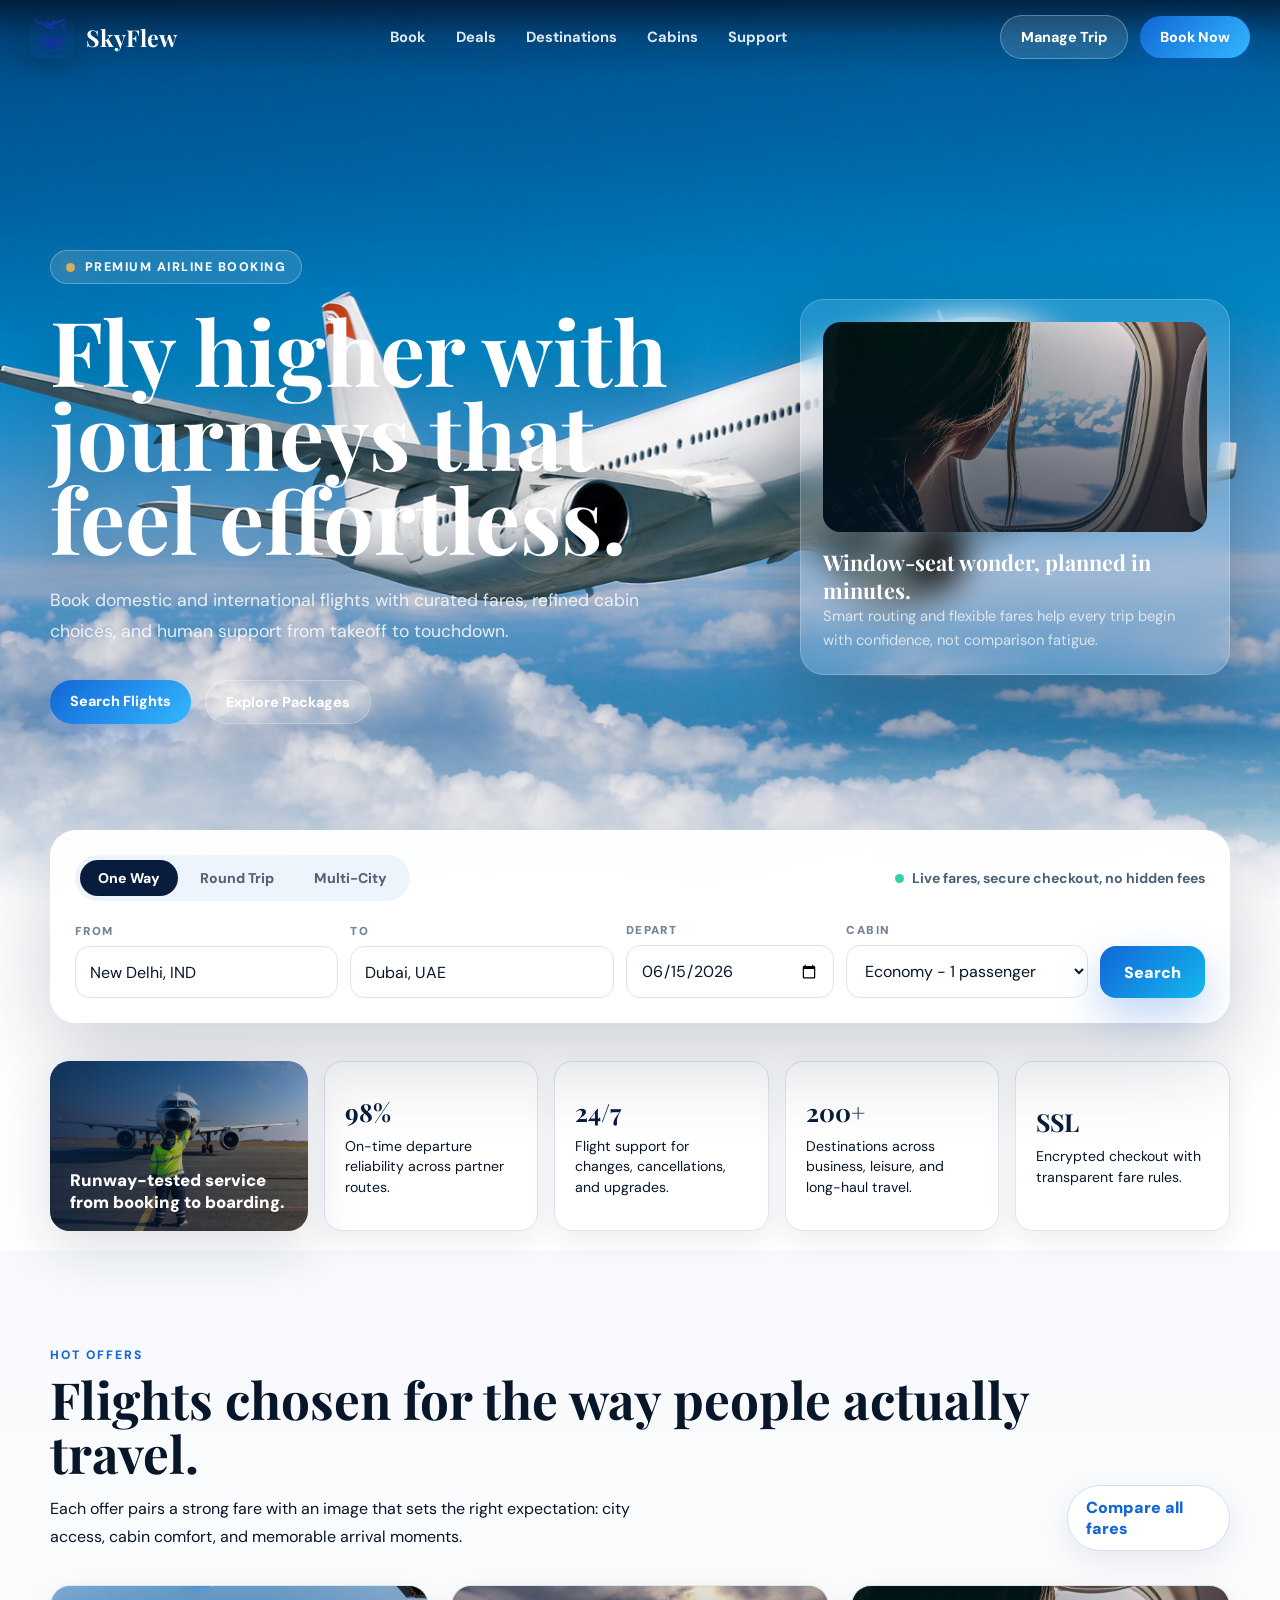
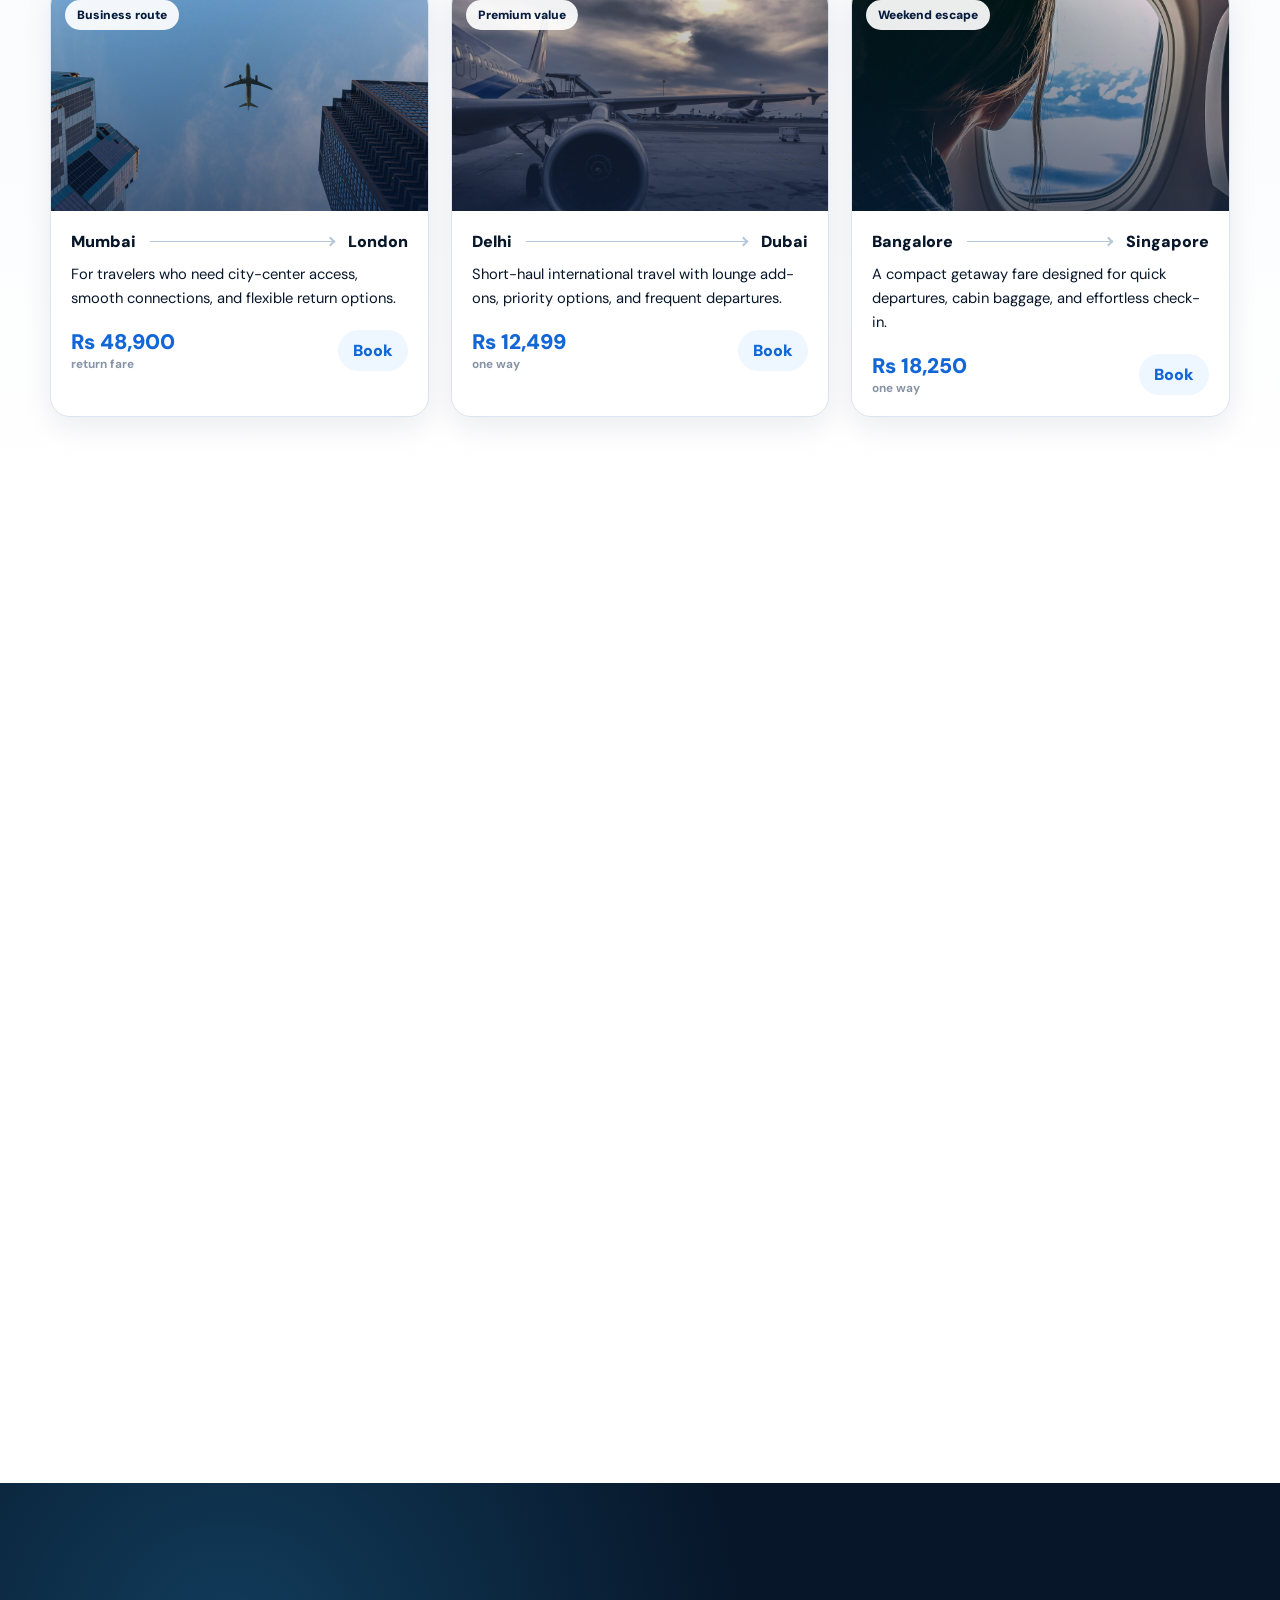
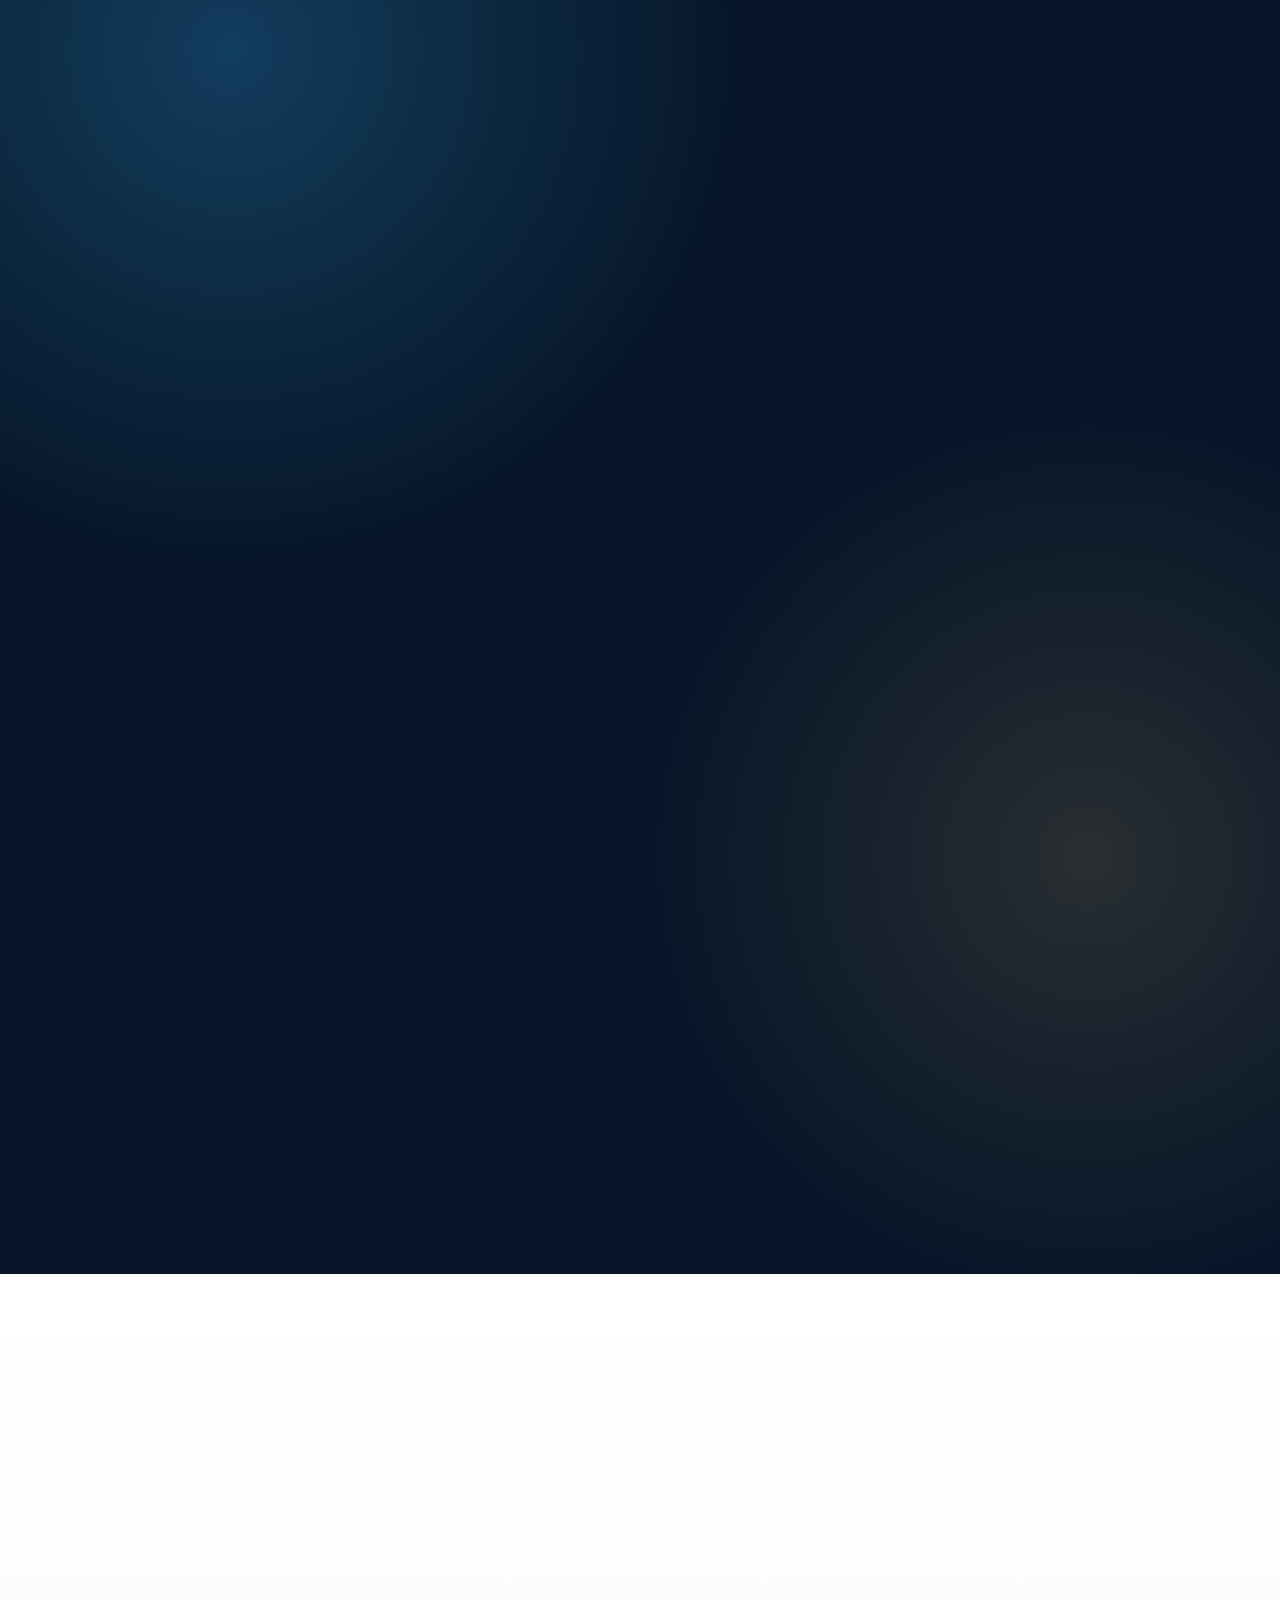
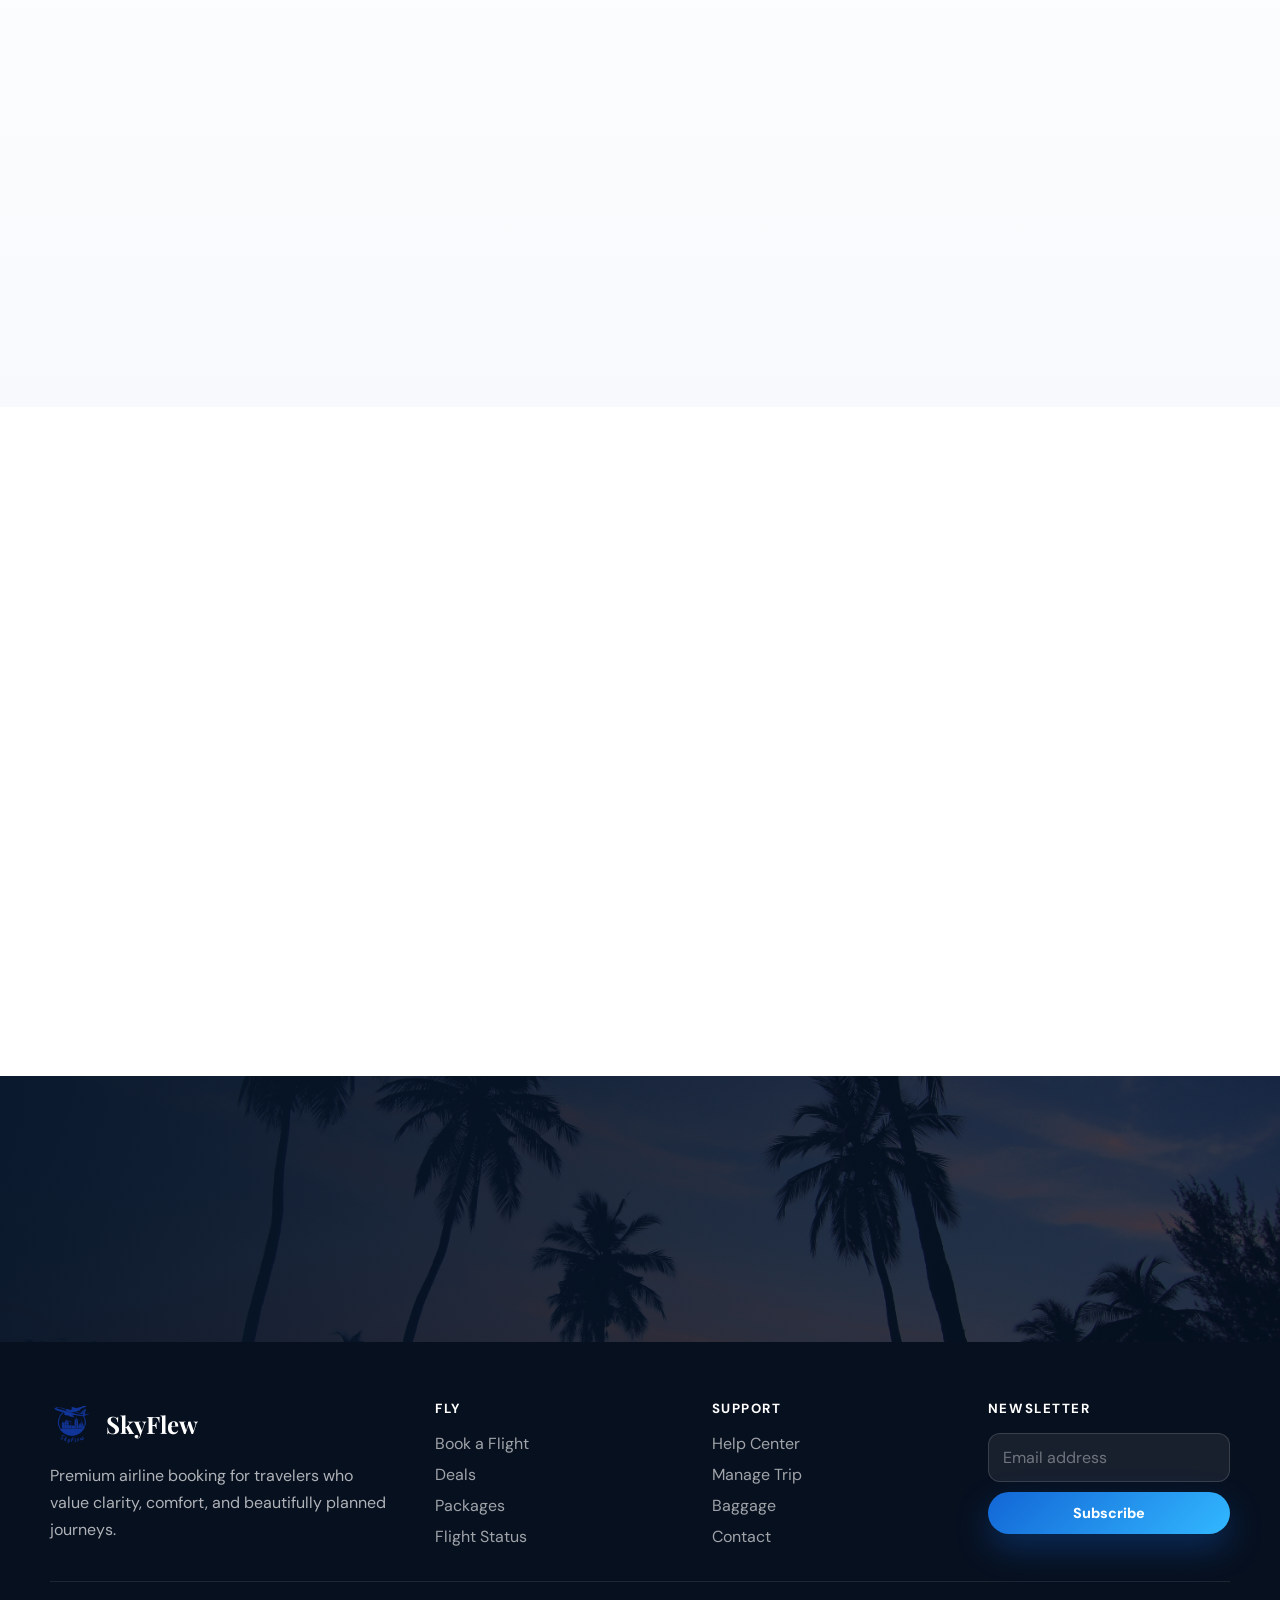
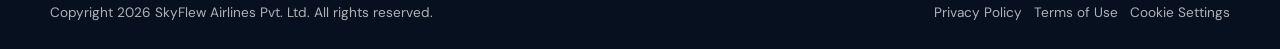
==== commit bd325379: "Fix image paths for GitHub Pages" ====
--- a/index.html
+++ b/index.html
@@ -17,7 +17,7 @@
   --gold:#d7ad5d;
   --mint:#dff7f0;
   --paper:#f7f9fc;
-  --line:#dce5ef;
+  --line:#dce5ef;98
   --muted:#64748b;
   --white:#fff;
   --shadow-sm:0 10px 30px rgba(8,29,61,.08);
@@ -72,7 +72,7 @@
 .mobile-panel a{font-weight:800;color:#243447}
 
 .hero{position:relative;min-height:100vh;padding:132px 0 58px;display:flex;align-items:center;overflow:hidden;color:#fff}
-.hero-media{position:absolute;inset:0;background:url("assets/airr.png") center 28%/cover no-repeat;transform:translateY(var(--parallax,0));scale:1.05;will-change:transform}
+.hero-media{position:absolute;inset:0;background:var(--hero-bg,url("./assets/airr.png")) center 28%/cover no-repeat;transform:translateY(var(--parallax,0)) scale(1.05);will-change:transform}
 .hero::before{content:"";position:absolute;inset:0;background:linear-gradient(100deg,rgba(3,14,32,.86) 0%,rgba(7,22,48,.58) 44%,rgba(7,22,48,.2) 70%),linear-gradient(180deg,rgba(5,20,45,.25),rgba(5,20,45,.74))}
 .hero::after{content:"";position:absolute;left:0;right:0;bottom:-1px;height:170px;background:linear-gradient(180deg,transparent,#fff)}
 .hero-grid{position:relative;z-index:2;display:grid;grid-template-columns:minmax(0,1fr) 430px;gap:52px;align-items:end}
@@ -260,7 +260,7 @@
 <nav class="navbar" id="navbar">
   <div class="nav-inner">
     <a class="brand" href="#">
-      <img class="brand-mark" src="assets/airrlogo.png" alt="SkyFlew logo" />
+      <img class="brand-mark" src="./assets/airrlogo.png" alt="SkyFlew logo" />
       <span class="brand-name">SkyFlew</span>
     </a>
     <ul class="nav-links">
@@ -299,7 +299,7 @@
     </div>
     <aside class="hero-card reveal">
       <div class="mini-story">
-        <div class="story-img"><img src="assets/passenger-window.jpg" alt="Passenger looking through an airplane window" /></div>
+        <div class="story-img"><img src="./assets/passenger-window.jpg" alt="Passenger looking through an airplane window" /></div>
         <div>
           <h3>Window-seat wonder, planned in minutes.</h3>
           <p>Smart routing and flexible fares help every trip begin with confidence, not comparison fatigue.</p>
@@ -351,7 +351,7 @@
   <section class="trust-band">
     <div class="container trust-grid">
       <div class="trust-photo reveal">
-        <img src="assets/runway-service.jpg" alt="Ground crew guiding an airplane on the runway" />
+        <img src="./assets/runway-service.jpg" alt="Ground crew guiding an airplane on the runway" />
         <span>Runway-tested service from booking to boarding.</span>
       </div>
       <div class="trust-item reveal"><b>98%</b><span>On-time departure reliability across partner routes.</span></div>
@@ -374,7 +374,7 @@
       <div class="deal-grid">
         <article class="deal-card reveal">
           <div class="deal-image">
-            <img src="assets/city-skyline-plane.jpg" alt="Airplane passing over a city skyline" />
+            <img src="./assets/city-skyline-plane.jpg" alt="Airplane passing over a city skyline" />
             <span class="deal-badge">Business route</span>
           </div>
           <div class="deal-body">
@@ -385,7 +385,7 @@
         </article>
         <article class="deal-card reveal">
           <div class="deal-image">
-            <img src="assets/wing-engine.jpg" alt="Airplane engine and wing at the airport" />
+            <img src="./assets/wing-engine.jpg" alt="Airplane engine and wing at the airport" />
             <span class="deal-badge">Premium value</span>
           </div>
           <div class="deal-body">
@@ -396,7 +396,7 @@
         </article>
         <article class="deal-card reveal">
           <div class="deal-image">
-            <img src="assets/passenger-window.jpg" alt="Passenger watching clouds from an airplane window" />
+            <img src="./assets/passenger-window.jpg" alt="Passenger watching clouds from an airplane window" />
             <span class="deal-badge">Weekend escape</span>
           </div>
           <div class="deal-body">
@@ -412,7 +412,7 @@
   <section class="section destinations" id="destinations">
     <div class="container destination-layout">
       <article class="destination-feature reveal">
-        <img src="assets/wing-clouds.jpg" alt="Airplane wing flying over ocean and clouds" />
+        <img src="./assets/wing-clouds.jpg" alt="Airplane wing flying over ocean and clouds" />
         <div class="feature-copy">
           <span class="pill">Air exploration</span>
           <h3>Journeys that begin above the clouds.</h3>
@@ -428,19 +428,19 @@
         </div>
         <div class="package-grid">
           <article class="package-card reveal">
-            <img src="assets/europe-lucerne.jpg" alt="Lucerne waterfront in Europe" />
+            <img src="./assets/europe-lucerne.jpg" alt="Lucerne waterfront in Europe" />
             <div class="package-copy"><span class="pill">Europe classic</span><h3>Lucerne Escape</h3><p>7 days from Rs 64,000</p></div>
           </article>
           <article class="package-card reveal">
-            <img src="assets/alpine-lake.jpg" alt="Alpine lake and castle scenery" />
+            <img src="./assets/alpine-lake.jpg" alt="Alpine lake and castle scenery" />
             <div class="package-copy"><span class="pill">Lake retreat</span><h3>Swiss Riviera</h3><p>5 days from Rs 58,500</p></div>
           </article>
           <article class="package-card reveal">
-            <img src="assets/tropical-sunset.jpg" alt="Tropical palm trees at sunset" />
+            <img src="./assets/tropical-sunset.jpg" alt="Tropical palm trees at sunset" />
             <div class="package-copy"><span class="pill">Beach break</span><h3>Island Evenings</h3><p>4 days from Rs 31,900</p></div>
           </article>
           <article class="package-card reveal">
-            <img src="assets/city-skyline-plane.jpg" alt="Aircraft over downtown skyline" />
+            <img src="./assets/city-skyline-plane.jpg" alt="Aircraft over downtown skyline" />
             <div class="package-copy"><span class="pill">Urban arrival</span><h3>Global Cities</h3><p>3 days from Rs 24,700</p></div>
           </article>
         </div>
@@ -459,15 +459,15 @@
       </div>
       <div class="cabin-grid">
         <article class="cabin-card large reveal">
-          <div class="cabin-img"><img src="assets/first-class.png" alt="Luxury first class cabin" /></div>
+          <div class="cabin-img"><img src="./assets/first-class.png" alt="Luxury first class cabin" /></div>
           <div class="cabin-body"><h3>First Class calm</h3><p>Private space, warm materials, lie-flat rest, and elevated service for long-haul travelers.</p></div>
         </article>
         <article class="cabin-card reveal">
-          <div class="cabin-img"><img src="assets/economy-seat.png" alt="Comfortable economy airline seats" /></div>
+          <div class="cabin-img"><img src="./assets/economy-seat.png" alt="Comfortable economy airline seats" /></div>
           <div class="cabin-body"><h3>Economy comfort</h3><p>Modern seating, clear fare choices, and practical upgrades without losing value.</p></div>
         </article>
         <article class="cabin-card reveal">
-          <div class="cabin-img"><img src="assets/runway-service.jpg" alt="Airport runway service and aircraft" /></div>
+          <div class="cabin-img"><img src="./assets/runway-service.jpg" alt="Airport runway service and aircraft" /></div>
           <div class="cabin-body"><h3>Operational trust</h3><p>Safety, ground coordination, and punctual operations made visible where trust matters most.</p></div>
         </article>
       </div>
@@ -486,9 +486,9 @@
         </div>
       </div>
       <div class="story-collage reveal">
-        <figure><img src="assets/passenger-window.jpg" alt="Passenger viewing clouds from an airplane window" /></figure>
-        <figure><img src="assets/wing-engine.jpg" alt="Airport wing and engine view" /></figure>
-        <figure><img src="assets/europe-lucerne.jpg" alt="European waterfront travel destination" /></figure>
+        <figure><img src="./assets/passenger-window.jpg" alt="Passenger viewing clouds from an airplane window" /></figure>
+        <figure><img src="./assets/wing-engine.jpg" alt="Airport wing and engine view" /></figure>
+        <figure><img src="./assets/europe-lucerne.jpg" alt="European waterfront travel destination" /></figure>
       </div>
     </div>
   </section>
@@ -499,7 +499,7 @@
         <p class="eyebrow">Help center</p>
         <h2 class="section-title">Answers before you fly.</h2>
         <p class="section-copy">Support content sits beside a service image, reinforcing that assistance continues after checkout.</p>
-        <div class="faq-side-img"><img src="assets/wing-engine.jpg" alt="Aircraft wing and engine during boarding" /></div>
+        <div class="faq-side-img"><img src="./assets/wing-engine.jpg" alt="Aircraft wing and engine during boarding" /></div>
       </aside>
       <div class="faq-list reveal">
         <div class="faq-item open">
@@ -523,7 +523,7 @@
   </section>
 
   <section class="closing-cta">
-    <img src="assets/tropical-sunset.jpg" alt="Tropical sunset with palms" />
+    <img src="./assets/tropical-sunset.jpg" alt="Tropical sunset with palms" />
     <div class="container closing-inner reveal">
       <div>
         <h2>Ready when your next destination is.</h2>
@@ -538,7 +538,7 @@
   <div class="container">
     <div class="footer-grid">
       <div class="footer-brand">
-        <div class="footer-logo"><img src="assets/airrlogo.png" alt="SkyFlew logo" /><span>SkyFlew</span></div>
+        <div class="footer-logo"><img src="./assets/airrlogo.png" alt="SkyFlew logo" /><span>SkyFlew</span></div>
         <p>Premium airline booking for travelers who value clarity, comfort, and beautifully planned journeys.</p>
       </div>
       <div class="footer-col">
@@ -569,6 +569,22 @@
 const heroMedia=document.getElementById("heroMedia");
 const menuBtn=document.getElementById("menuBtn");
 const mobilePanel=document.getElementById("mobilePanel");
+
+const getAssetBase=()=>{
+  const path=window.location.pathname;
+  const repoName="Demo-Air";
+  if(window.location.hostname.endsWith("github.io") && path.toLowerCase().includes(`/${repoName.toLowerCase()}`)){
+    return `/${repoName}/assets/`;
+  }
+  return new URL("./assets/",window.location.href).href;
+};
+
+const assetBase=getAssetBase();
+document.documentElement.style.setProperty("--hero-bg",`url("${assetBase}airr.png")`);
+document.querySelectorAll("img[src*='assets/']").forEach(img=>{
+  const fileName=img.getAttribute("src").split("/").pop();
+  img.src=`${assetBase}${fileName}`;
+});
 
 window.addEventListener("scroll",()=>{
   const y=window.scrollY;
@@ -595,15 +611,20 @@
   });
 });
 
-const observer=new IntersectionObserver(entries=>{
-  entries.forEach(entry=>{
-    if(entry.isIntersecting){
-      entry.target.classList.add("visible");
-      observer.unobserve(entry.target);
-    }
-  });
-},{threshold:.14});
-document.querySelectorAll(".reveal").forEach(item=>observer.observe(item));
+const revealItems=document.querySelectorAll(".reveal");
+if("IntersectionObserver" in window){
+  const observer=new IntersectionObserver(entries=>{
+    entries.forEach(entry=>{
+      if(entry.isIntersecting){
+        entry.target.classList.add("visible");
+        observer.unobserve(entry.target);
+      }
+    });
+  },{threshold:.14});
+  revealItems.forEach(item=>observer.observe(item));
+}else{
+  revealItems.forEach(item=>item.classList.add("visible"));
+}
 </script>
 </body>
 </html>
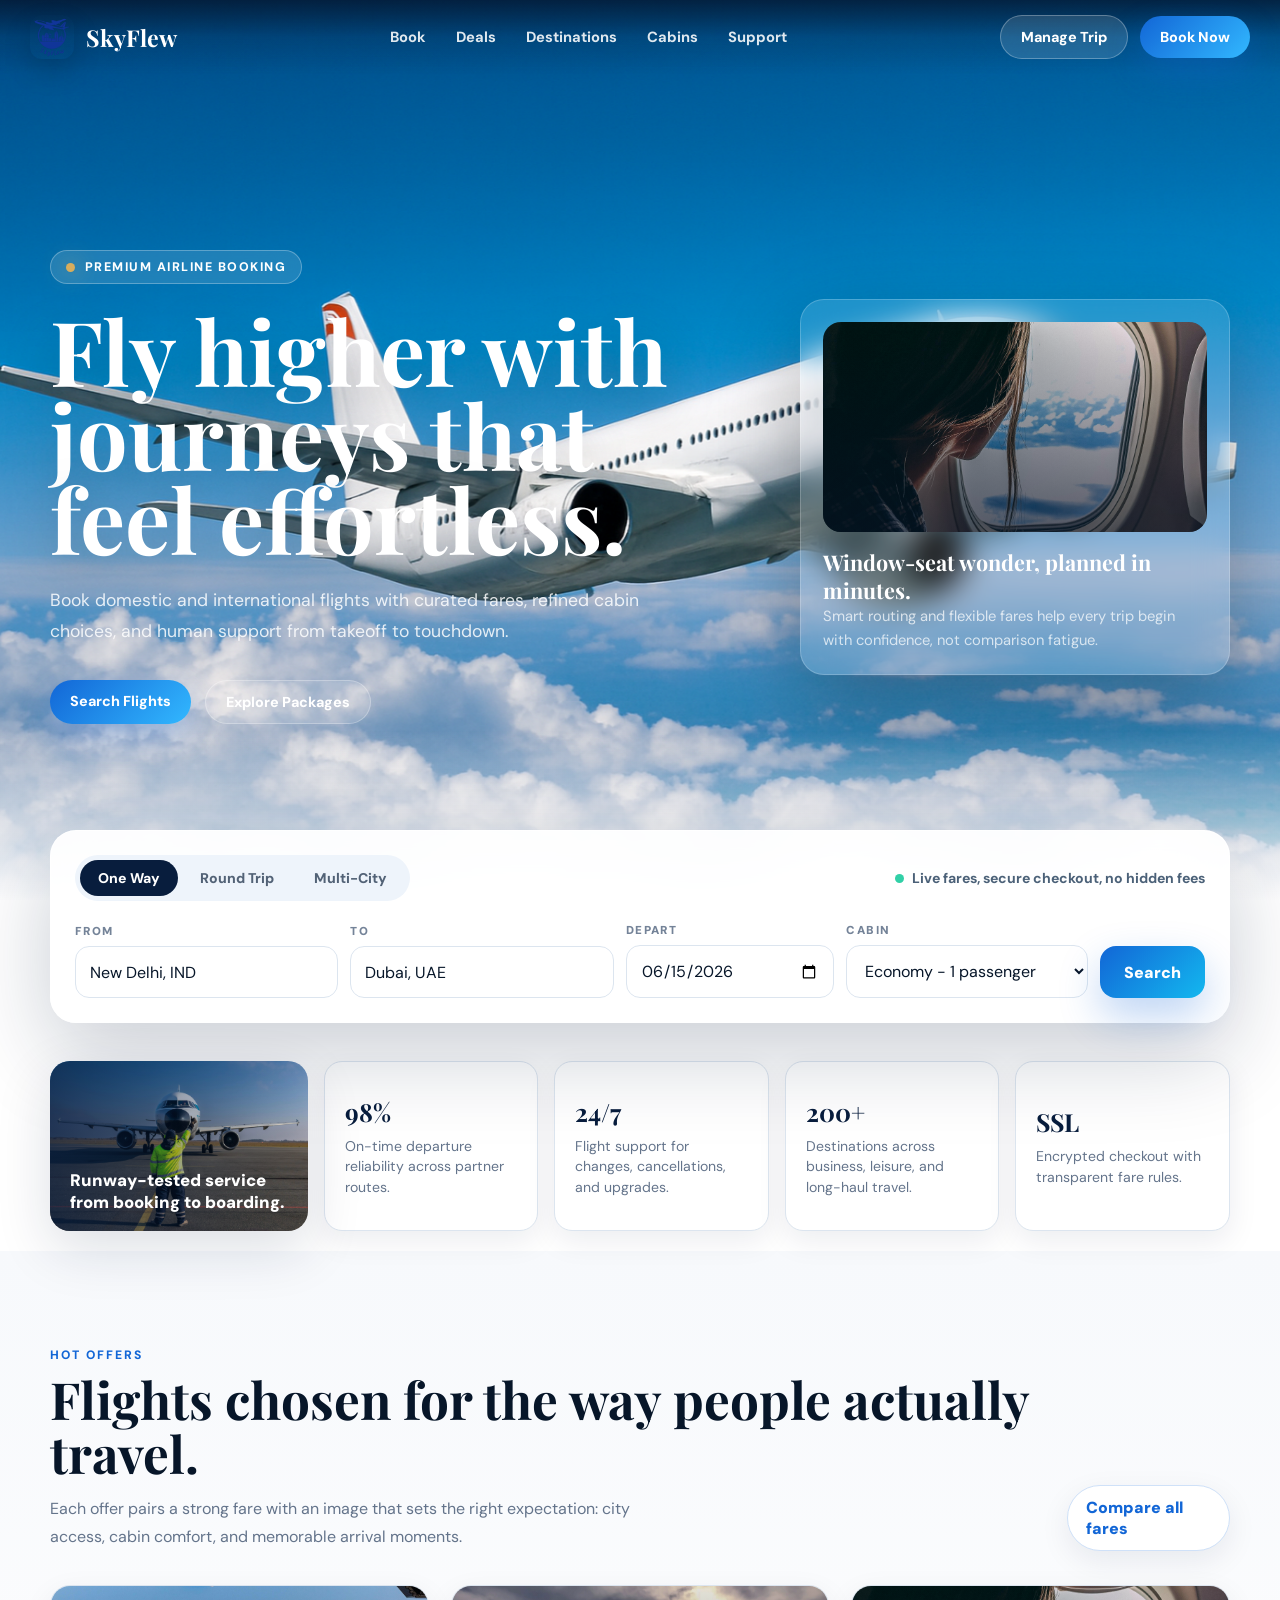
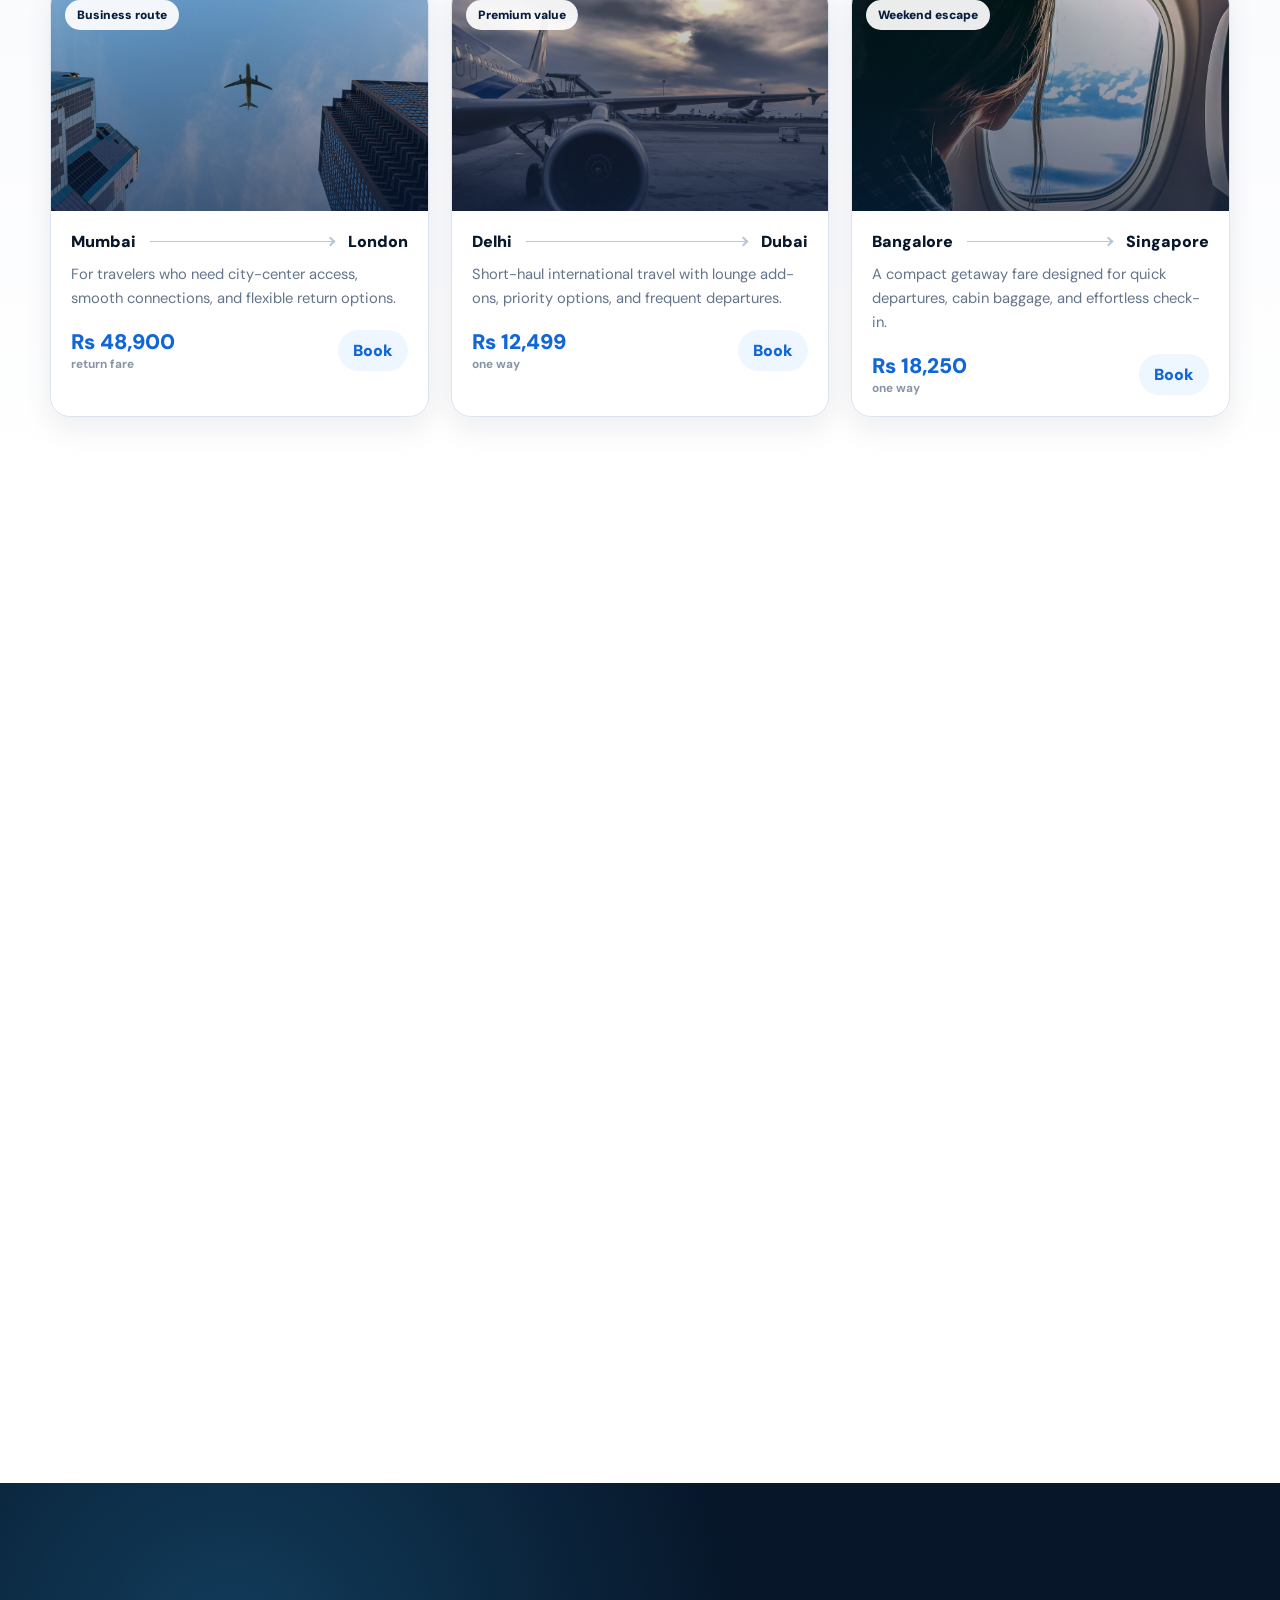
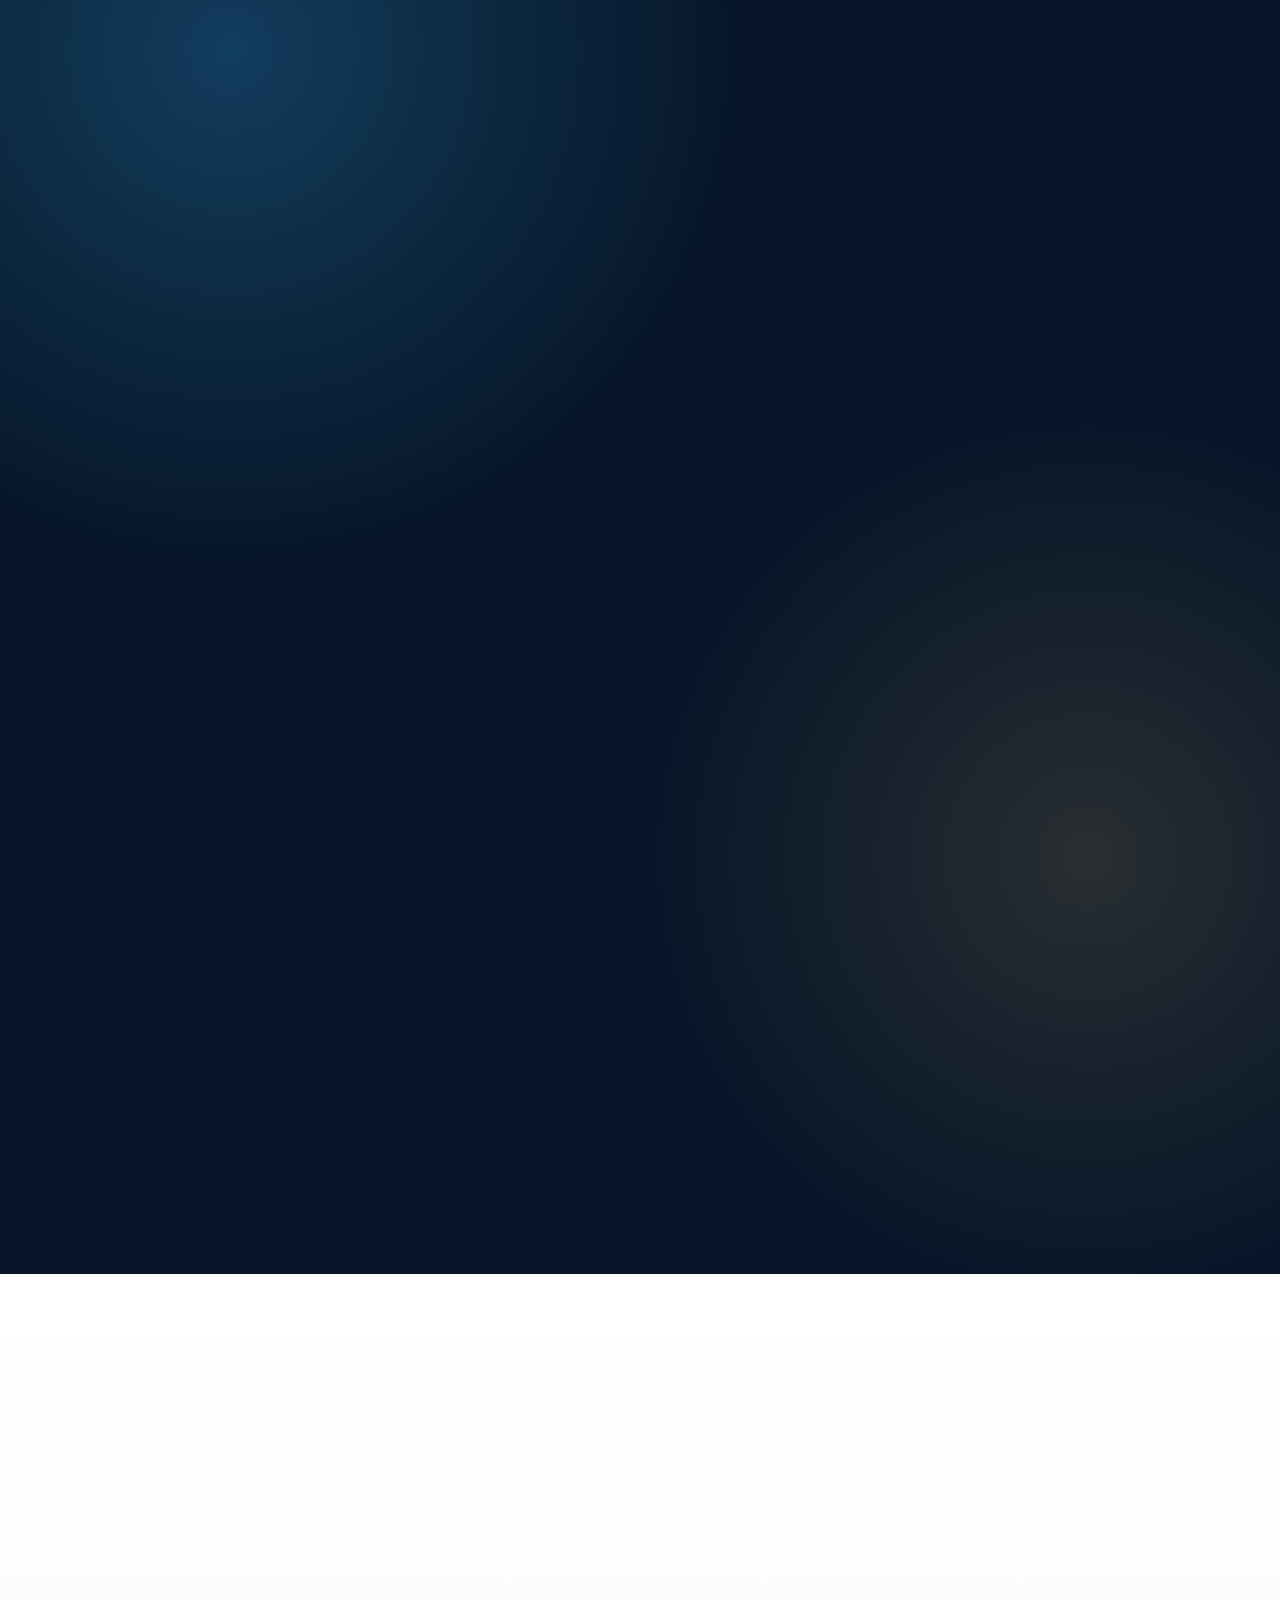
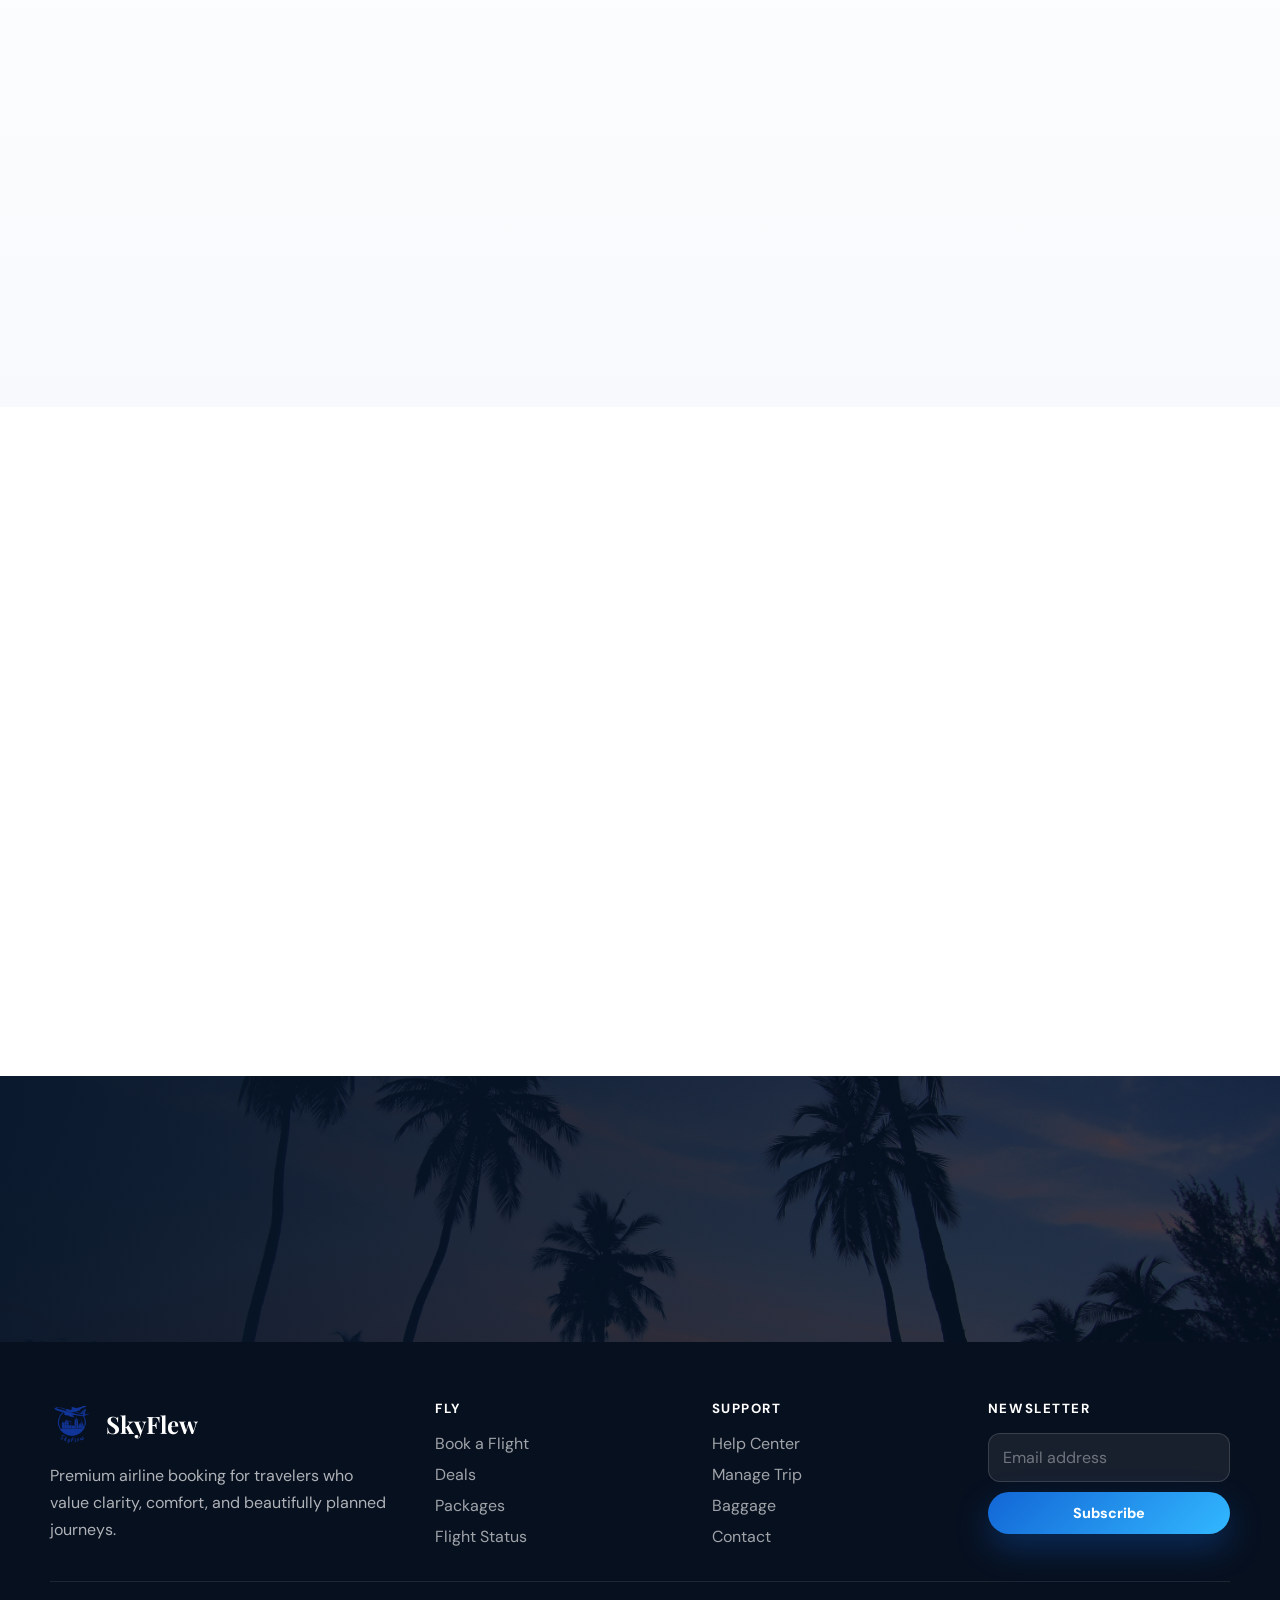
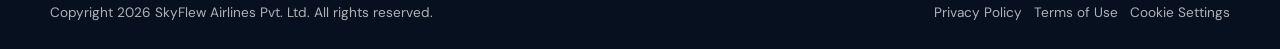
==== commit 81ebc661: "Clean up SkyFlew CSS variable typo" ====
--- a/index.html
+++ b/index.html
@@ -17,7 +17,7 @@
   --gold:#d7ad5d;
   --mint:#dff7f0;
   --paper:#f7f9fc;
-  --line:#dce5ef;98
+  --line:#dce5ef;
   --muted:#64748b;
   --white:#fff;
   --shadow-sm:0 10px 30px rgba(8,29,61,.08);
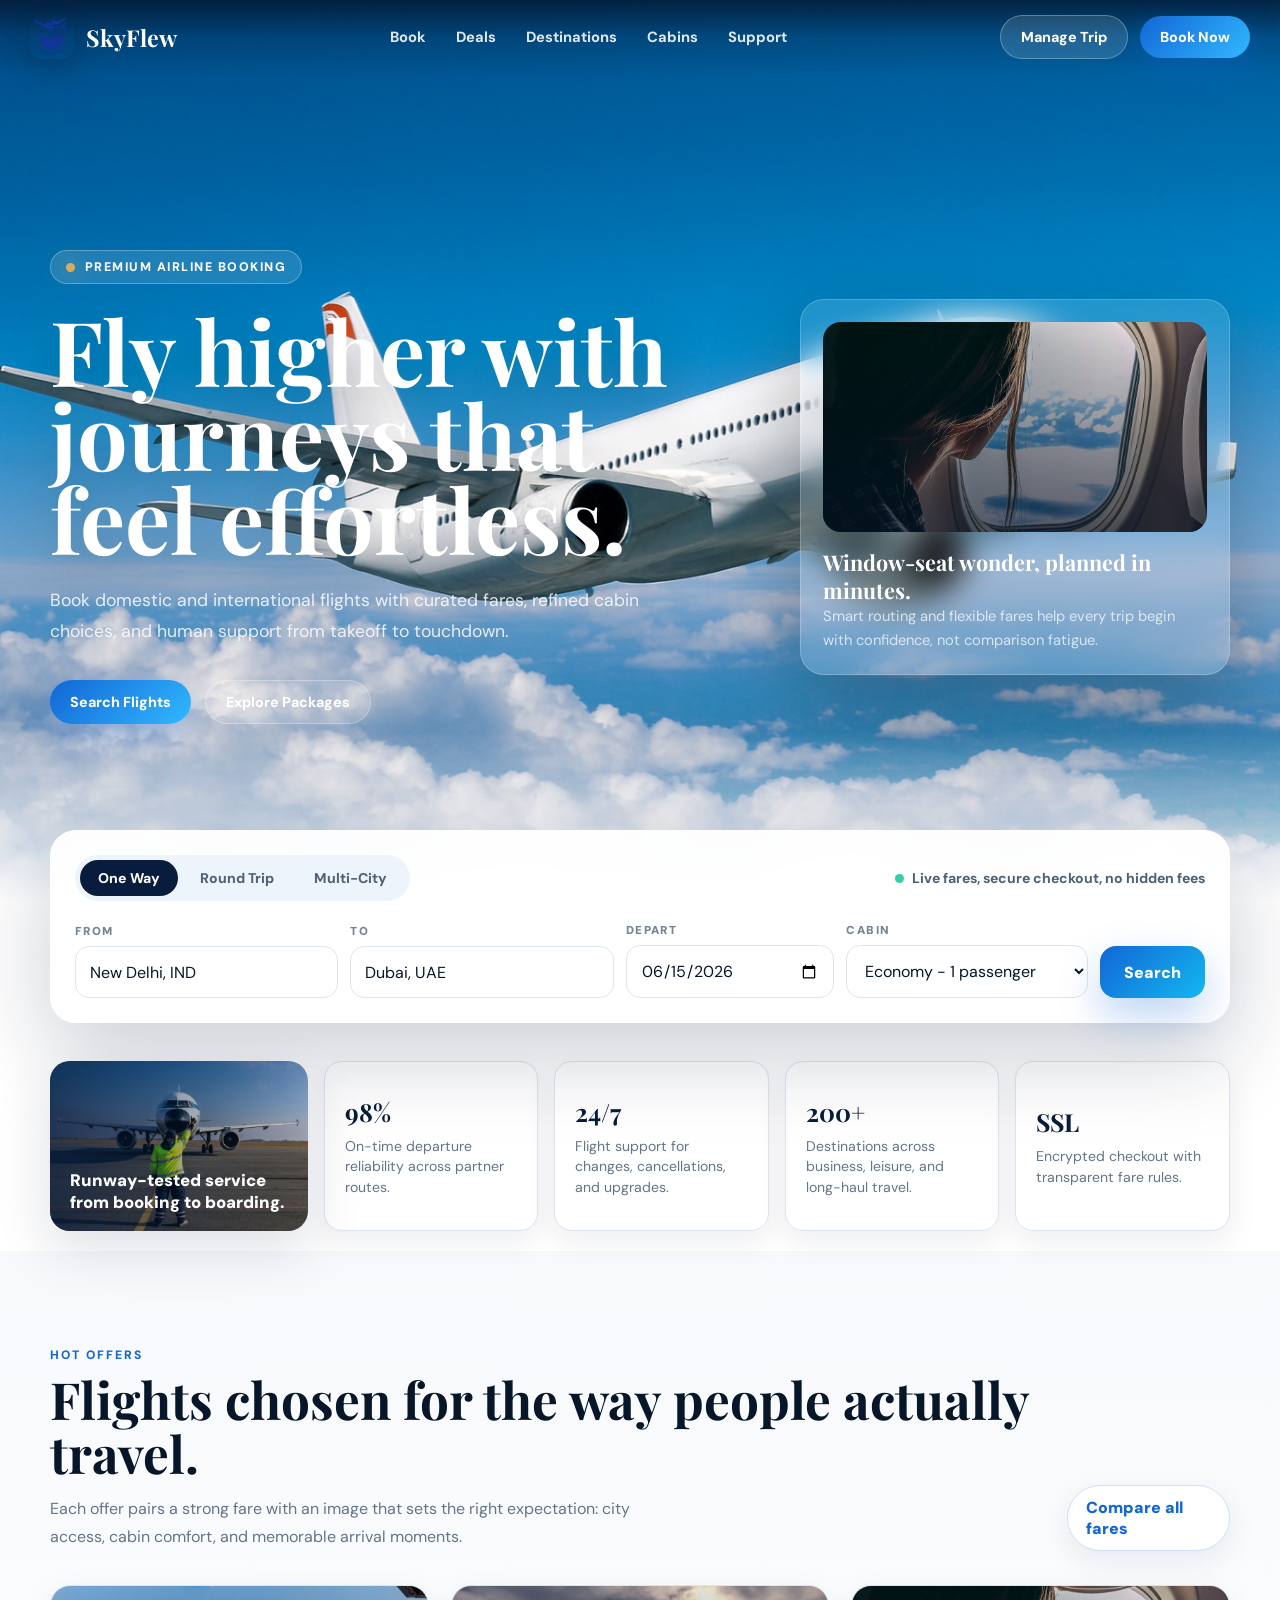
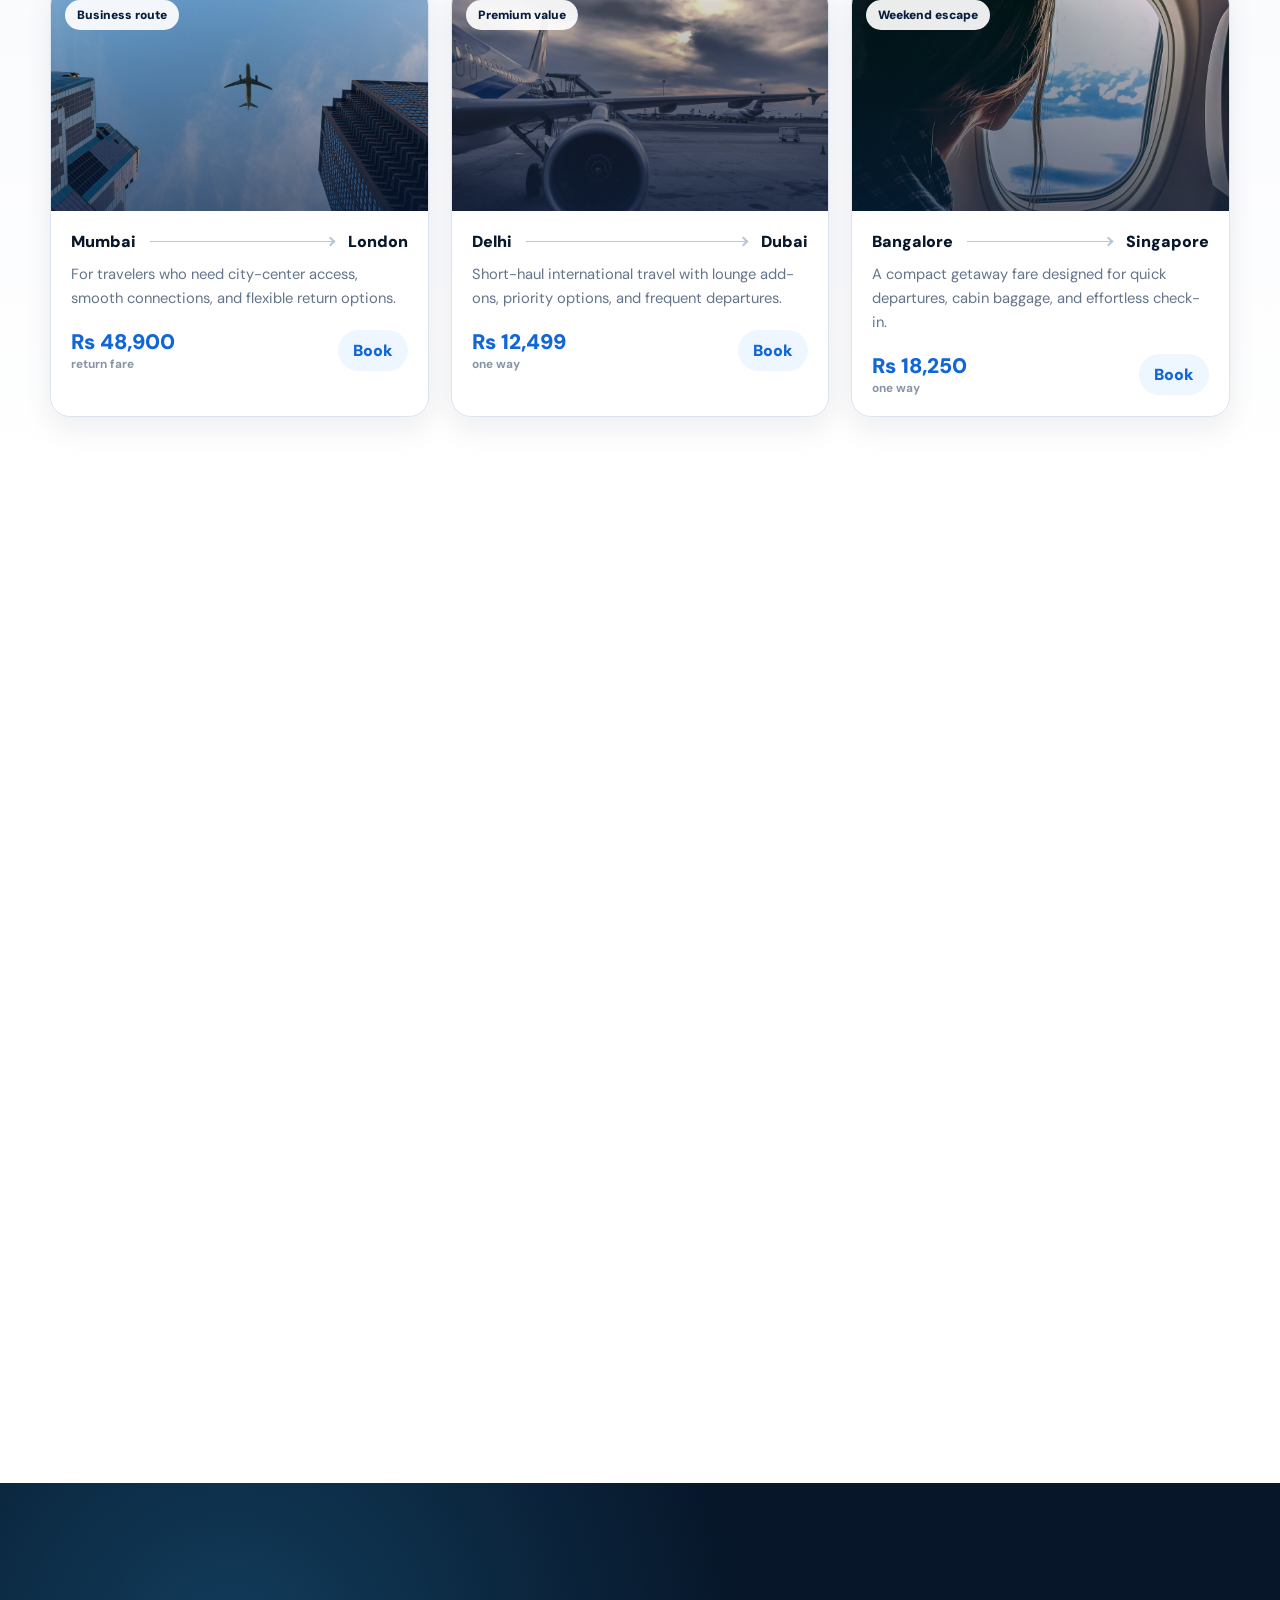
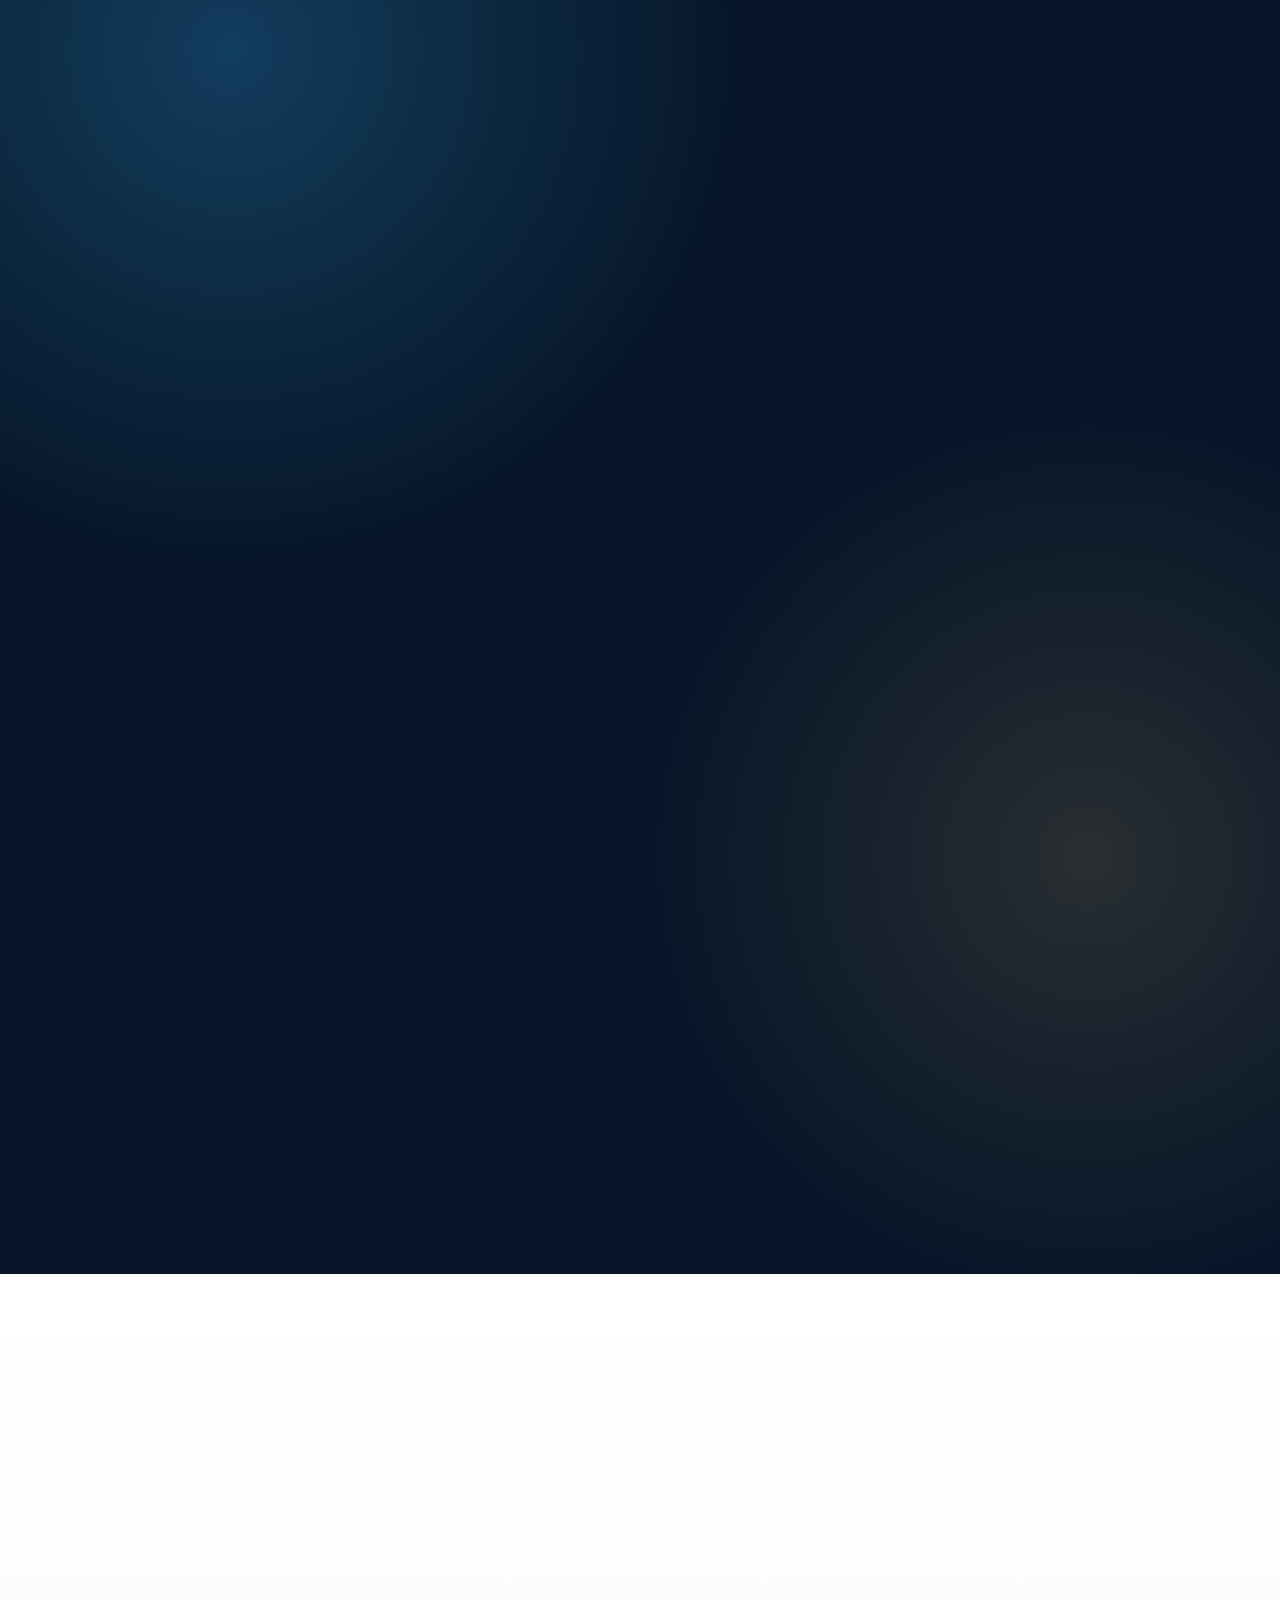
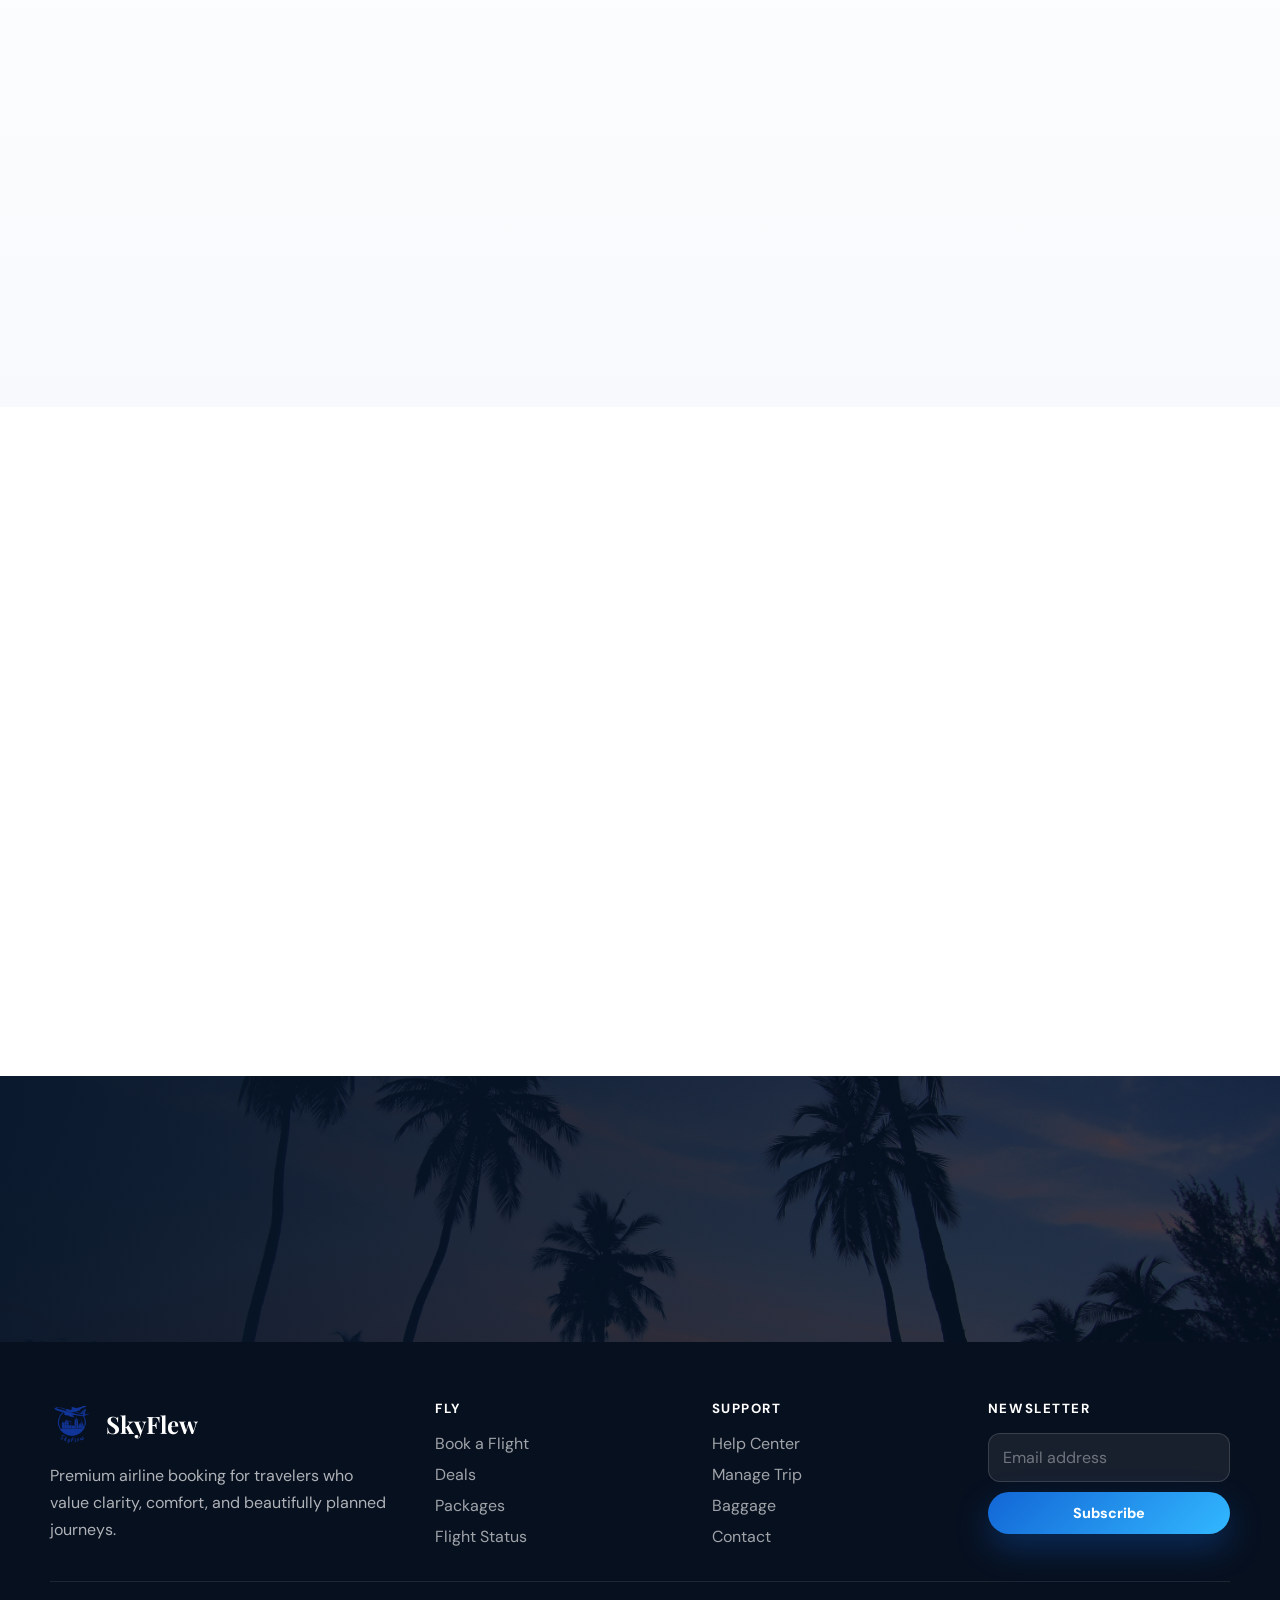
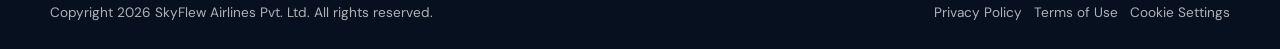
==== commit 10f03938: "Add routed SkyFlew pages" ====
--- a/index.html
+++ b/index.html
@@ -7,282 +7,35 @@
 <link rel="preconnect" href="https://fonts.googleapis.com" />
 <link rel="preconnect" href="https://fonts.gstatic.com" crossorigin />
 <link href="https://fonts.googleapis.com/css2?family=DM+Sans:wght@400;500;600;700&family=Playfair+Display:wght@600;700&display=swap" rel="stylesheet" />
-<style>
-*,*::before,*::after{box-sizing:border-box;margin:0;padding:0}
-:root{
-  --ink:#071629;
-  --navy:#081d3d;
-  --blue:#1266d6;
-  --blue-2:#32b8ff;
-  --gold:#d7ad5d;
-  --mint:#dff7f0;
-  --paper:#f7f9fc;
-  --line:#dce5ef;
-  --muted:#64748b;
-  --white:#fff;
-  --shadow-sm:0 10px 30px rgba(8,29,61,.08);
-  --shadow-md:0 18px 55px rgba(8,29,61,.14);
-  --shadow-lg:0 30px 90px rgba(8,29,61,.22);
-  --radius:18px;
-  --radius-sm:10px;
-}
-html{scroll-behavior:smooth}
-body{font-family:"DM Sans",Arial,sans-serif;color:var(--ink);background:#fff;overflow-x:hidden}
-a{color:inherit;text-decoration:none}
-button,input,select{font:inherit}
-button{cursor:pointer}
-img{display:block;max-width:100%}
-.container{width:min(1180px,calc(100% - 48px));margin-inline:auto}
-.eyebrow{font-size:.76rem;font-weight:800;letter-spacing:.16em;text-transform:uppercase;color:var(--blue);margin-bottom:10px}
-.section-title{font-family:"Playfair Display",Georgia,serif;font-size:clamp(2rem,4vw,3.2rem);line-height:1.05;letter-spacing:0;color:var(--ink)}
-.section-copy{max-width:610px;color:var(--muted);font-size:1rem;line-height:1.75;margin-top:14px}
-.section{padding:96px 0}
-.reveal{opacity:0;transform:translateY(22px);transition:opacity .7s ease,transform .7s ease}
-.reveal.visible{opacity:1;transform:none}
-
-.navbar{
-  position:fixed;top:0;left:0;right:0;z-index:50;height:74px;
-  display:flex;align-items:center;transition:.3s ease;
-  background:linear-gradient(180deg,rgba(4,16,36,.72),rgba(4,16,36,.18),transparent);
-}
-.navbar.scrolled{height:66px;background:rgba(255,255,255,.94);backdrop-filter:blur(18px);box-shadow:0 12px 40px rgba(8,29,61,.12)}
-.nav-inner{display:flex;align-items:center;justify-content:space-between;width:min(1220px,calc(100% - 48px));margin:auto}
-.brand{display:flex;align-items:center;gap:12px;color:#fff}
-.navbar.scrolled .brand{color:var(--navy)}
-.brand-mark{width:44px;height:44px;border-radius:12px;object-fit:cover;box-shadow:0 12px 28px rgba(0,0,0,.16)}
-.brand-name{font-family:"Playfair Display",Georgia,serif;font-weight:700;font-size:1.45rem;letter-spacing:0}
-.nav-links{display:flex;align-items:center;gap:30px;list-style:none;color:rgba(255,255,255,.88);font-size:.92rem;font-weight:700}
-.navbar.scrolled .nav-links{color:#334155}
-.nav-links a{transition:.2s}
-.nav-links a:hover{color:var(--blue-2)}
-.nav-actions{display:flex;align-items:center;gap:12px}
-.ghost-btn,.solid-btn{
-  border:0;border-radius:999px;padding:12px 20px;font-weight:800;font-size:.9rem;
-  transition:transform .2s,box-shadow .2s,background .2s,color .2s;
-}
-.ghost-btn{background:rgba(255,255,255,.13);color:#fff;border:1px solid rgba(255,255,255,.28)}
-.navbar.scrolled .ghost-btn{color:var(--navy);background:#eef5ff;border-color:#d8e8ff}
-.solid-btn{color:#fff;background:linear-gradient(135deg,var(--blue),var(--blue-2));box-shadow:0 14px 34px rgba(18,102,214,.32)}
-.solid-btn:hover,.ghost-btn:hover{transform:translateY(-2px)}
-.menu-btn{display:none;width:42px;height:42px;border:0;border-radius:12px;background:rgba(255,255,255,.16)}
-.menu-btn span{display:block;width:19px;height:2px;background:#fff;margin:5px auto;border-radius:2px}
-.navbar.scrolled .menu-btn span{background:var(--navy)}
-.mobile-panel{display:none;position:fixed;top:66px;left:16px;right:16px;z-index:60;background:#fff;border:1px solid var(--line);border-radius:16px;box-shadow:var(--shadow-lg);padding:18px}
-.mobile-panel.open{display:grid;gap:14px}
-.mobile-panel a{font-weight:800;color:#243447}
-
-.hero{position:relative;min-height:100vh;padding:132px 0 58px;display:flex;align-items:center;overflow:hidden;color:#fff}
-.hero-media{position:absolute;inset:0;background:var(--hero-bg,url("./assets/airr.png")) center 28%/cover no-repeat;transform:translateY(var(--parallax,0)) scale(1.05);will-change:transform}
-.hero::before{content:"";position:absolute;inset:0;background:linear-gradient(100deg,rgba(3,14,32,.86) 0%,rgba(7,22,48,.58) 44%,rgba(7,22,48,.2) 70%),linear-gradient(180deg,rgba(5,20,45,.25),rgba(5,20,45,.74))}
-.hero::after{content:"";position:absolute;left:0;right:0;bottom:-1px;height:170px;background:linear-gradient(180deg,transparent,#fff)}
-.hero-grid{position:relative;z-index:2;display:grid;grid-template-columns:minmax(0,1fr) 430px;gap:52px;align-items:end}
-.hero-kicker{display:inline-flex;align-items:center;gap:10px;border:1px solid rgba(255,255,255,.28);background:rgba(255,255,255,.12);backdrop-filter:blur(14px);border-radius:999px;padding:8px 15px;font-size:.78rem;font-weight:800;letter-spacing:.12em;text-transform:uppercase;margin-bottom:24px}
-.hero-kicker::before{content:"";width:9px;height:9px;border-radius:50%;background:var(--gold);box-shadow:0 0 22px var(--gold)}
-.hero h1{font-family:"Playfair Display",Georgia,serif;font-size:clamp(3.1rem,7vw,6.7rem);line-height:.94;letter-spacing:0;max-width:830px;text-shadow:0 18px 54px rgba(0,0,0,.28)}
-.hero h1 span{color:#bfeaff}
-.hero-lede{max-width:620px;margin:24px 0 32px;color:rgba(255,255,255,.84);font-size:1.1rem;line-height:1.8}
-.hero-cta{display:flex;gap:14px;flex-wrap:wrap}
-.hero-card{
-  align-self:center;border-radius:24px;padding:22px;background:rgba(255,255,255,.12);
-  border:1px solid rgba(255,255,255,.2);backdrop-filter:blur(16px);box-shadow:0 28px 90px rgba(0,0,0,.28);
-}
-.mini-story{display:grid;gap:16px}
-.story-img{height:210px;border-radius:18px;overflow:hidden;position:relative}
-.story-img img{width:100%;height:100%;object-fit:cover}
-.story-img::after{content:"";position:absolute;inset:0;background:linear-gradient(180deg,transparent,rgba(5,17,36,.65))}
-.mini-story h3{font-family:"Playfair Display",Georgia,serif;font-size:1.35rem}
-.mini-story p{color:rgba(255,255,255,.72);line-height:1.65;font-size:.92rem}
-
-.booking-shell{position:relative;z-index:5;margin-top:-70px}
-.booking-card{
-  background:rgba(255,255,255,.93);border:1px solid rgba(255,255,255,.72);backdrop-filter:blur(22px);
-  border-radius:26px;box-shadow:var(--shadow-lg);padding:24px;
-}
-.booking-top{display:flex;justify-content:space-between;gap:18px;align-items:center;margin-bottom:22px;flex-wrap:wrap}
-.trip-tabs{display:flex;background:#eef4fb;border-radius:999px;padding:5px;gap:4px}
-.trip-tabs button{border:0;background:transparent;color:#526276;border-radius:999px;padding:9px 18px;font-weight:800;font-size:.88rem}
-.trip-tabs button.active{background:var(--navy);color:#fff}
-.booking-note{display:flex;gap:8px;color:#4b6178;font-size:.88rem;font-weight:700}
-.booking-note::before{content:"";width:9px;height:9px;border-radius:50%;background:#31d0a7;margin-top:5px}
-.booking-fields{display:grid;grid-template-columns:1.2fr 1.2fr .95fr 1.1fr auto;gap:12px;align-items:end}
-.field{display:grid;gap:7px}
-.field label{font-size:.72rem;letter-spacing:.12em;text-transform:uppercase;color:#748398;font-weight:900}
-.field input,.field select{width:100%;border:1px solid var(--line);background:#fff;color:var(--ink);border-radius:14px;padding:14px 14px;outline:0;transition:.2s;min-height:52px}
-.field input:focus,.field select:focus{border-color:var(--blue);box-shadow:0 0 0 4px rgba(18,102,214,.1)}
-.search-btn{border:0;border-radius:16px;height:52px;padding:0 24px;background:linear-gradient(135deg,var(--blue),#13b8ef);color:#fff;font-weight:900;box-shadow:0 18px 42px rgba(18,102,214,.28);transition:.2s}
-.search-btn:hover{transform:translateY(-2px);box-shadow:0 22px 52px rgba(18,102,214,.34)}
-
-.trust-band{padding:38px 0 20px;background:#fff}
-.trust-grid{display:grid;grid-template-columns:1.2fr repeat(4,1fr);gap:16px;align-items:stretch}
-.trust-photo{position:relative;border-radius:20px;overflow:hidden;min-height:170px;box-shadow:var(--shadow-md)}
-.trust-photo img{width:100%;height:100%;object-fit:cover}
-.trust-photo::after{content:"";position:absolute;inset:0;background:linear-gradient(90deg,rgba(8,29,61,.74),rgba(8,29,61,.05))}
-.trust-photo span{position:absolute;left:20px;bottom:18px;right:20px;color:#fff;font-weight:900;font-size:1.05rem;z-index:2}
-.trust-item{border:1px solid var(--line);border-radius:18px;padding:20px;background:#fff;box-shadow:var(--shadow-sm);display:grid;align-content:center;gap:8px}
-.trust-item b{font-size:1.55rem;color:var(--navy);font-family:"Playfair Display",Georgia,serif}
-.trust-item span{color:var(--muted);font-size:.88rem;line-height:1.45}
-
-.deals{background:linear-gradient(180deg,#f7f9fc,#fff)}
-.section-head{display:flex;justify-content:space-between;gap:24px;align-items:end;margin-bottom:34px}
-.text-link{font-weight:900;color:var(--blue);border:1px solid #cfe1f8;border-radius:999px;padding:11px 18px;background:#fff;box-shadow:var(--shadow-sm)}
-.deal-grid{display:grid;grid-template-columns:repeat(3,1fr);gap:22px}
-.deal-card{background:#fff;border:1px solid var(--line);border-radius:20px;overflow:hidden;box-shadow:var(--shadow-sm);transition:.28s}
-.deal-card:hover{transform:translateY(-8px);box-shadow:var(--shadow-md)}
-.deal-image{height:225px;position:relative;overflow:hidden}
-.deal-image img{width:100%;height:100%;object-fit:cover;transition:.45s}
-.deal-card:hover .deal-image img{transform:scale(1.07)}
-.deal-image::after{content:"";position:absolute;inset:0;background:linear-gradient(180deg,rgba(8,29,61,.04),rgba(8,29,61,.62))}
-.deal-badge{position:absolute;top:14px;left:14px;z-index:2;border-radius:999px;background:rgba(255,255,255,.92);color:var(--navy);padding:7px 12px;font-size:.75rem;font-weight:900}
-.deal-body{padding:20px}
-.route{display:flex;justify-content:space-between;gap:14px;align-items:center;font-weight:900;color:var(--ink);margin-bottom:10px}
-.route i{width:30px;height:1px;background:#b6c7d9;position:relative;flex:1}
-.route i::after{content:"";position:absolute;right:0;top:-3px;width:7px;height:7px;border-top:2px solid #b6c7d9;border-right:2px solid #b6c7d9;transform:rotate(45deg)}
-.deal-body p{color:var(--muted);line-height:1.65;font-size:.92rem;margin-bottom:18px}
-.deal-foot{display:flex;justify-content:space-between;align-items:center;gap:12px}
-.price{font-size:1.32rem;font-weight:900;color:var(--blue)}
-.price small{display:block;font-size:.74rem;font-weight:700;color:#8794a5}
-.small-btn{border:0;border-radius:999px;background:#eef6ff;color:var(--blue);font-weight:900;padding:10px 15px;transition:.2s}
-.small-btn:hover{background:var(--blue);color:#fff}
-
-.destinations{background:#fff}
-.destination-layout{display:grid;grid-template-columns:.78fr 1.22fr;gap:28px;align-items:stretch}
-.destination-feature{position:relative;border-radius:24px;overflow:hidden;min-height:610px;color:#fff;box-shadow:var(--shadow-lg)}
-.destination-feature img{width:100%;height:100%;object-fit:cover}
-.destination-feature::after{content:"";position:absolute;inset:0;background:linear-gradient(180deg,rgba(5,20,45,.05),rgba(5,20,45,.82))}
-.feature-copy{position:absolute;left:28px;right:28px;bottom:28px;z-index:2}
-.feature-copy h3{font-family:"Playfair Display",Georgia,serif;font-size:2.35rem;line-height:1;margin-bottom:10px}
-.feature-copy p{color:rgba(255,255,255,.78);line-height:1.7}
-.package-grid{display:grid;grid-template-columns:repeat(2,1fr);gap:20px}
-.package-card{position:relative;min-height:295px;border-radius:22px;overflow:hidden;color:#fff;box-shadow:var(--shadow-sm);isolation:isolate}
-.package-card img{width:100%;height:100%;object-fit:cover;position:absolute;inset:0;transition:.45s}
-.package-card:hover img{transform:scale(1.06)}
-.package-card::after{content:"";position:absolute;inset:0;background:linear-gradient(180deg,rgba(5,20,45,.08),rgba(5,20,45,.78));z-index:1}
-.package-copy{position:absolute;left:20px;right:20px;bottom:20px;z-index:2}
-.pill{display:inline-flex;border-radius:999px;background:rgba(255,255,255,.16);border:1px solid rgba(255,255,255,.24);backdrop-filter:blur(10px);padding:6px 10px;font-size:.72rem;font-weight:900;text-transform:uppercase;letter-spacing:.08em;margin-bottom:10px}
-.package-copy h3{font-family:"Playfair Display",Georgia,serif;font-size:1.45rem;margin-bottom:5px}
-.package-copy p{font-size:.86rem;color:rgba(255,255,255,.78)}
-
-.experience{position:relative;background:#071629;color:#fff;overflow:hidden}
-.experience::before{content:"";position:absolute;inset:0;background:radial-gradient(circle at 18% 12%,rgba(50,184,255,.24),transparent 32%),radial-gradient(circle at 85% 70%,rgba(215,173,93,.16),transparent 30%)}
-.experience .container{position:relative;z-index:2}
-.experience .eyebrow{color:#8adfff}
-.experience .section-title{color:#fff}
-.experience .section-copy{color:rgba(255,255,255,.68)}
-.cabin-grid{display:grid;grid-template-columns:1.1fr .9fr;gap:22px;margin-top:38px}
-.cabin-card{border-radius:24px;overflow:hidden;background:rgba(255,255,255,.06);border:1px solid rgba(255,255,255,.12);box-shadow:0 28px 80px rgba(0,0,0,.22);transition:.28s}
-.cabin-card:hover{transform:translateY(-6px);background:rgba(255,255,255,.09)}
-.cabin-card.large{grid-row:span 2}
-.cabin-img{height:320px;overflow:hidden}
-.cabin-card.large .cabin-img{height:470px}
-.cabin-img img{width:100%;height:100%;object-fit:cover;transition:.45s}
-.cabin-card:hover .cabin-img img{transform:scale(1.045)}
-.cabin-body{padding:24px}
-.cabin-body h3{font-family:"Playfair Display",Georgia,serif;font-size:1.7rem;margin-bottom:10px}
-.cabin-body p{color:rgba(255,255,255,.7);line-height:1.7;font-size:.95rem}
-
-.story{background:linear-gradient(180deg,#fff,#f7f9fc)}
-.story-layout{display:grid;grid-template-columns:1fr 1fr;gap:44px;align-items:center}
-.story-collage{display:grid;grid-template-columns:1fr .82fr;grid-template-rows:230px 230px;gap:16px}
-.story-collage figure{border-radius:22px;overflow:hidden;box-shadow:var(--shadow-md);position:relative}
-.story-collage figure:first-child{grid-row:1/3}
-.story-collage img{width:100%;height:100%;object-fit:cover}
-.story-card{padding:30px;border:1px solid var(--line);border-radius:24px;background:#fff;box-shadow:var(--shadow-sm);margin-top:26px}
-.story-card strong{display:block;font-size:1.05rem;margin-bottom:8px;color:var(--navy)}
-.story-card p{color:var(--muted);line-height:1.75}
-
-.faq{background:#fff}
-.faq-layout{display:grid;grid-template-columns:.75fr 1.25fr;gap:42px;align-items:start}
-.faq-side{position:sticky;top:92px}
-.faq-side-img{margin-top:24px;border-radius:24px;overflow:hidden;box-shadow:var(--shadow-md);height:250px}
-.faq-side-img img{width:100%;height:100%;object-fit:cover}
-.faq-list{display:grid;gap:12px}
-.faq-item{border:1px solid var(--line);border-radius:16px;background:#fff;overflow:hidden;box-shadow:var(--shadow-sm)}
-.faq-question{width:100%;display:flex;justify-content:space-between;align-items:center;gap:18px;border:0;background:#fff;color:var(--ink);padding:20px;font-weight:900;text-align:left}
-.faq-question span{width:28px;height:28px;border-radius:50%;background:#eef6ff;color:var(--blue);display:grid;place-items:center;flex:0 0 auto}
-.faq-answer{max-height:0;overflow:hidden;color:var(--muted);line-height:1.7;padding:0 20px;transition:.3s}
-.faq-item.open .faq-answer{max-height:180px;padding:0 20px 20px}
-.faq-item.open .faq-question span{background:var(--blue);color:#fff;transform:rotate(45deg)}
-
-.closing-cta{position:relative;overflow:hidden;color:#fff;padding:72px 0;background:#071629}
-.closing-cta img{position:absolute;inset:0;width:100%;height:100%;object-fit:cover;opacity:.48}
-.closing-cta::after{content:"";position:absolute;inset:0;background:linear-gradient(90deg,rgba(7,22,41,.92),rgba(7,22,41,.42))}
-.closing-inner{position:relative;z-index:2;display:flex;justify-content:space-between;align-items:center;gap:28px}
-.closing-inner h2{font-family:"Playfair Display",Georgia,serif;font-size:clamp(2rem,4vw,3.5rem);line-height:1.05}
-.closing-inner p{max-width:520px;color:rgba(255,255,255,.76);line-height:1.75;margin-top:12px}
-
-footer{background:#07101f;color:rgba(255,255,255,.68);padding:58px 0 28px}
-.footer-grid{display:grid;grid-template-columns:1.45fr repeat(3,1fr);gap:34px;margin-bottom:34px}
-.footer-brand{display:grid;gap:14px}
-.footer-logo{display:flex;align-items:center;gap:12px;color:#fff}
-.footer-logo img{width:44px;height:44px;border-radius:12px;object-fit:cover}
-.footer-logo span{font-family:"Playfair Display",Georgia,serif;font-size:1.5rem;font-weight:700}
-.footer-brand p{max-width:340px;line-height:1.7}
-.footer-col h4{color:#fff;font-size:.83rem;letter-spacing:.12em;text-transform:uppercase;margin-bottom:16px}
-.footer-col ul{list-style:none;display:grid;gap:10px}
-.footer-col a{color:rgba(255,255,255,.62)}
-.newsletter{display:grid;gap:10px}
-.newsletter input{border:1px solid rgba(255,255,255,.14);background:rgba(255,255,255,.07);color:#fff;border-radius:12px;padding:13px 14px;outline:0}
-.newsletter input::placeholder{color:rgba(255,255,255,.38)}
-.footer-bottom{border-top:1px solid rgba(255,255,255,.09);padding-top:22px;display:flex;justify-content:space-between;gap:14px;flex-wrap:wrap;font-size:.85rem}
-
-@media(max-width:1020px){
-  .nav-links,.nav-actions{display:none}
-  .menu-btn{display:block}
-  .hero-grid,.destination-layout,.story-layout,.faq-layout{grid-template-columns:1fr}
-  .hero-card{display:none}
-  .booking-fields{grid-template-columns:1fr 1fr}
-  .trust-grid{grid-template-columns:1fr 1fr}
-  .trust-photo{grid-column:1/-1}
-  .deal-grid{grid-template-columns:1fr 1fr}
-  .cabin-grid{grid-template-columns:1fr}
-  .cabin-card.large{grid-row:auto}
-  .footer-grid{grid-template-columns:1fr 1fr}
-}
-@media(max-width:720px){
-  .container,.nav-inner{width:min(100% - 32px,1180px)}
-  .section{padding:70px 0}
-  .hero{padding-top:112px;min-height:860px;align-items:flex-start}
-  .hero h1{font-size:clamp(2.75rem,15vw,4.2rem)}
-  .booking-shell{margin-top:-110px}
-  .booking-card{padding:18px;border-radius:20px}
-  .booking-fields,.deal-grid,.package-grid,.trust-grid,.footer-grid{grid-template-columns:1fr}
-  .section-head,.closing-inner{align-items:flex-start;flex-direction:column}
-  .destination-feature{min-height:420px}
-  .story-collage{grid-template-columns:1fr;grid-template-rows:260px 210px 210px}
-  .story-collage figure:first-child{grid-row:auto}
-  .cabin-img,.cabin-card.large .cabin-img{height:280px}
-  .trip-tabs{width:100%;overflow:auto}
-  .footer-bottom{display:grid}
-}
-</style>
+<link rel="stylesheet" href="./assets/home.css" />
 </head>
 <body>
 <nav class="navbar" id="navbar">
   <div class="nav-inner">
-    <a class="brand" href="#">
+    <a class="brand" href="index.html">
       <img class="brand-mark" src="./assets/airrlogo.png" alt="SkyFlew logo" />
       <span class="brand-name">SkyFlew</span>
     </a>
     <ul class="nav-links">
-      <li><a href="#book">Book</a></li>
-      <li><a href="#deals">Deals</a></li>
-      <li><a href="#destinations">Destinations</a></li>
-      <li><a href="#experience">Cabins</a></li>
-      <li><a href="#faq">Support</a></li>
+      <li><a href="pages/book.html">Book</a></li>
+      <li><a href="pages/deals.html">Deals</a></li>
+      <li><a href="pages/destinations.html">Destinations</a></li>
+      <li><a href="pages/cabins.html">Cabins</a></li>
+      <li><a href="pages/support.html">Support</a></li>
     </ul>
     <div class="nav-actions">
-      <button class="ghost-btn">Manage Trip</button>
-      <button class="solid-btn">Book Now</button>
+      <a class="ghost-btn" href="pages/support.html#manage">Manage Trip</a>
+      <a class="solid-btn" href="pages/book.html">Book Now</a>
     </div>
     <button class="menu-btn" id="menuBtn" aria-label="Open menu"><span></span><span></span><span></span></button>
   </div>
 </nav>
 <div class="mobile-panel" id="mobilePanel">
-  <a href="#book">Book</a>
-  <a href="#deals">Deals</a>
-  <a href="#destinations">Destinations</a>
-  <a href="#experience">Cabins</a>
-  <a href="#faq">Support</a>
+  <a href="pages/book.html">Book</a>
+  <a href="pages/deals.html">Deals</a>
+  <a href="pages/destinations.html">Destinations</a>
+  <a href="pages/cabins.html">Cabins</a>
+  <a href="pages/support.html">Support</a>
 </div>
 
 <header class="hero">
@@ -293,8 +46,8 @@
       <h1>Fly higher with journeys that feel effortless.</h1>
       <p class="hero-lede">Book domestic and international flights with curated fares, refined cabin choices, and human support from takeoff to touchdown.</p>
       <div class="hero-cta">
-        <a class="solid-btn" href="#book">Search Flights</a>
-        <a class="ghost-btn" href="#destinations">Explore Packages</a>
+        <a class="solid-btn" href="pages/book.html">Search Flights</a>
+        <a class="ghost-btn" href="pages/destinations.html">Explore Packages</a>
       </div>
     </div>
     <aside class="hero-card reveal">
@@ -369,7 +122,7 @@
           <h2 class="section-title">Flights chosen for the way people actually travel.</h2>
           <p class="section-copy">Each offer pairs a strong fare with an image that sets the right expectation: city access, cabin comfort, and memorable arrival moments.</p>
         </div>
-        <a class="text-link" href="#book">Compare all fares</a>
+        <a class="text-link" href="pages/book.html">Compare all fares</a>
       </div>
       <div class="deal-grid">
         <article class="deal-card reveal">
@@ -380,7 +133,7 @@
           <div class="deal-body">
             <div class="route"><span>Mumbai</span><i></i><span>London</span></div>
             <p>For travelers who need city-center access, smooth connections, and flexible return options.</p>
-            <div class="deal-foot"><div class="price">Rs 48,900<small>return fare</small></div><button class="small-btn">Book</button></div>
+            <div class="deal-foot"><div class="price">Rs 48,900<small>return fare</small></div><a class="small-btn" href="pages/book.html">Book</a></div>
           </div>
         </article>
         <article class="deal-card reveal">
@@ -391,7 +144,7 @@
           <div class="deal-body">
             <div class="route"><span>Delhi</span><i></i><span>Dubai</span></div>
             <p>Short-haul international travel with lounge add-ons, priority options, and frequent departures.</p>
-            <div class="deal-foot"><div class="price">Rs 12,499<small>one way</small></div><button class="small-btn">Book</button></div>
+            <div class="deal-foot"><div class="price">Rs 12,499<small>one way</small></div><a class="small-btn" href="pages/book.html">Book</a></div>
           </div>
         </article>
         <article class="deal-card reveal">
@@ -402,7 +155,7 @@
           <div class="deal-body">
             <div class="route"><span>Bangalore</span><i></i><span>Singapore</span></div>
             <p>A compact getaway fare designed for quick departures, cabin baggage, and effortless check-in.</p>
-            <div class="deal-foot"><div class="price">Rs 18,250<small>one way</small></div><button class="small-btn">Book</button></div>
+            <div class="deal-foot"><div class="price">Rs 18,250<small>one way</small></div><a class="small-btn" href="pages/book.html">Book</a></div>
           </div>
         </article>
       </div>
@@ -529,7 +282,7 @@
         <h2>Ready when your next destination is.</h2>
         <p>Search premium fares, compare cabin experiences, and move from idea to itinerary in one clean flow.</p>
       </div>
-      <a class="solid-btn" href="#book">Start Booking</a>
+      <a class="solid-btn" href="pages/book.html">Start Booking</a>
     </div>
   </section>
 </main>
@@ -543,11 +296,11 @@
       </div>
       <div class="footer-col">
         <h4>Fly</h4>
-        <ul><li><a href="#book">Book a Flight</a></li><li><a href="#deals">Deals</a></li><li><a href="#destinations">Packages</a></li><li><a href="#">Flight Status</a></li></ul>
+        <ul><li><a href="pages/book.html">Book a Flight</a></li><li><a href="pages/deals.html">Deals</a></li><li><a href="pages/destinations.html">Packages</a></li><li><a href="pages/support.html#status">Flight Status</a></li></ul>
       </div>
       <div class="footer-col">
         <h4>Support</h4>
-        <ul><li><a href="#faq">Help Center</a></li><li><a href="#">Manage Trip</a></li><li><a href="#">Baggage</a></li><li><a href="#">Contact</a></li></ul>
+        <ul><li><a href="pages/support.html#faq">Help Center</a></li><li><a href="pages/support.html#manage">Manage Trip</a></li><li><a href="pages/support.html#baggage">Baggage</a></li><li><a href="pages/support.html#contact">Contact</a></li></ul>
       </div>
       <div class="footer-col">
         <h4>Newsletter</h4>
@@ -564,67 +317,6 @@
   </div>
 </footer>
 
-<script>
-const navbar=document.getElementById("navbar");
-const heroMedia=document.getElementById("heroMedia");
-const menuBtn=document.getElementById("menuBtn");
-const mobilePanel=document.getElementById("mobilePanel");
-
-const getAssetBase=()=>{
-  const path=window.location.pathname;
-  const repoName="Demo-Air";
-  if(window.location.hostname.endsWith("github.io") && path.toLowerCase().includes(`/${repoName.toLowerCase()}`)){
-    return `/${repoName}/assets/`;
-  }
-  return new URL("./assets/",window.location.href).href;
-};
-
-const assetBase=getAssetBase();
-document.documentElement.style.setProperty("--hero-bg",`url("${assetBase}airr.png")`);
-document.querySelectorAll("img[src*='assets/']").forEach(img=>{
-  const fileName=img.getAttribute("src").split("/").pop();
-  img.src=`${assetBase}${fileName}`;
-});
-
-window.addEventListener("scroll",()=>{
-  const y=window.scrollY;
-  navbar.classList.toggle("scrolled",y>24);
-  if(heroMedia) heroMedia.style.setProperty("--parallax",`${Math.min(y*.12,70)}px`);
-});
-
-menuBtn.addEventListener("click",()=>mobilePanel.classList.toggle("open"));
-mobilePanel.querySelectorAll("a").forEach(link=>link.addEventListener("click",()=>mobilePanel.classList.remove("open")));
-
-document.querySelectorAll(".trip-tabs button").forEach(button=>{
-  button.addEventListener("click",()=>{
-    document.querySelectorAll(".trip-tabs button").forEach(item=>item.classList.remove("active"));
-    button.classList.add("active");
-  });
-});
-
-document.querySelectorAll(".faq-question").forEach(button=>{
-  button.addEventListener("click",()=>{
-    const item=button.closest(".faq-item");
-    const wasOpen=item.classList.contains("open");
-    document.querySelectorAll(".faq-item").forEach(row=>row.classList.remove("open"));
-    if(!wasOpen) item.classList.add("open");
-  });
-});
-
-const revealItems=document.querySelectorAll(".reveal");
-if("IntersectionObserver" in window){
-  const observer=new IntersectionObserver(entries=>{
-    entries.forEach(entry=>{
-      if(entry.isIntersecting){
-        entry.target.classList.add("visible");
-        observer.unobserve(entry.target);
-      }
-    });
-  },{threshold:.14});
-  revealItems.forEach(item=>observer.observe(item));
-}else{
-  revealItems.forEach(item=>item.classList.add("visible"));
-}
-</script>
+<script src="./assets/home.js"></script>
 </body>
 </html>
--- a/assets/home.css
+++ b/assets/home.css
@@ -0,0 +1,246 @@
+*,*::before,*::after{box-sizing:border-box;margin:0;padding:0}
+:root{
+  --ink:#071629;
+  --navy:#081d3d;
+  --blue:#1266d6;
+  --blue-2:#32b8ff;
+  --gold:#d7ad5d;
+  --mint:#dff7f0;
+  --paper:#f7f9fc;
+  --line:#dce5ef;
+  --muted:#64748b;
+  --white:#fff;
+  --shadow-sm:0 10px 30px rgba(8,29,61,.08);
+  --shadow-md:0 18px 55px rgba(8,29,61,.14);
+  --shadow-lg:0 30px 90px rgba(8,29,61,.22);
+  --radius:18px;
+  --radius-sm:10px;
+}
+html{scroll-behavior:smooth}
+body{font-family:"DM Sans",Arial,sans-serif;color:var(--ink);background:#fff;overflow-x:hidden}
+a{color:inherit;text-decoration:none}
+button,input,select{font:inherit}
+button{cursor:pointer}
+img{display:block;max-width:100%}
+.container{width:min(1180px,calc(100% - 48px));margin-inline:auto}
+.eyebrow{font-size:.76rem;font-weight:800;letter-spacing:.16em;text-transform:uppercase;color:var(--blue);margin-bottom:10px}
+.section-title{font-family:"Playfair Display",Georgia,serif;font-size:clamp(2rem,4vw,3.2rem);line-height:1.05;letter-spacing:0;color:var(--ink)}
+.section-copy{max-width:610px;color:var(--muted);font-size:1rem;line-height:1.75;margin-top:14px}
+.section{padding:96px 0}
+.reveal{opacity:0;transform:translateY(22px);transition:opacity .7s ease,transform .7s ease}
+.reveal.visible{opacity:1;transform:none}
+
+.navbar{
+  position:fixed;top:0;left:0;right:0;z-index:50;height:74px;
+  display:flex;align-items:center;transition:.3s ease;
+  background:linear-gradient(180deg,rgba(4,16,36,.72),rgba(4,16,36,.18),transparent);
+}
+.navbar.scrolled{height:66px;background:rgba(255,255,255,.94);backdrop-filter:blur(18px);box-shadow:0 12px 40px rgba(8,29,61,.12)}
+.nav-inner{display:flex;align-items:center;justify-content:space-between;width:min(1220px,calc(100% - 48px));margin:auto}
+.brand{display:flex;align-items:center;gap:12px;color:#fff}
+.navbar.scrolled .brand{color:var(--navy)}
+.brand-mark{width:44px;height:44px;border-radius:12px;object-fit:cover;box-shadow:0 12px 28px rgba(0,0,0,.16)}
+.brand-name{font-family:"Playfair Display",Georgia,serif;font-weight:700;font-size:1.45rem;letter-spacing:0}
+.nav-links{display:flex;align-items:center;gap:30px;list-style:none;color:rgba(255,255,255,.88);font-size:.92rem;font-weight:700}
+.navbar.scrolled .nav-links{color:#334155}
+.nav-links a{transition:.2s}
+.nav-links a:hover{color:var(--blue-2)}
+.nav-actions{display:flex;align-items:center;gap:12px}
+.ghost-btn,.solid-btn{
+  display:inline-flex;align-items:center;justify-content:center;border:0;border-radius:999px;padding:12px 20px;font-weight:800;font-size:.9rem;
+  transition:transform .2s,box-shadow .2s,background .2s,color .2s;
+}
+.ghost-btn{background:rgba(255,255,255,.13);color:#fff;border:1px solid rgba(255,255,255,.28)}
+.navbar.scrolled .ghost-btn{color:var(--navy);background:#eef5ff;border-color:#d8e8ff}
+.solid-btn{color:#fff;background:linear-gradient(135deg,var(--blue),var(--blue-2));box-shadow:0 14px 34px rgba(18,102,214,.32)}
+.solid-btn:hover,.ghost-btn:hover{transform:translateY(-2px)}
+.menu-btn{display:none;width:42px;height:42px;border:0;border-radius:12px;background:rgba(255,255,255,.16)}
+.menu-btn span{display:block;width:19px;height:2px;background:#fff;margin:5px auto;border-radius:2px}
+.navbar.scrolled .menu-btn span{background:var(--navy)}
+.mobile-panel{display:none;position:fixed;top:66px;left:16px;right:16px;z-index:60;background:#fff;border:1px solid var(--line);border-radius:16px;box-shadow:var(--shadow-lg);padding:18px}
+.mobile-panel.open{display:grid;gap:14px}
+.mobile-panel a{font-weight:800;color:#243447}
+
+.hero{position:relative;min-height:100vh;padding:132px 0 58px;display:flex;align-items:center;overflow:hidden;color:#fff}
+.hero-media{position:absolute;inset:0;background:var(--hero-bg,url("./assets/airr.png")) center 28%/cover no-repeat;transform:translateY(var(--parallax,0)) scale(1.05);will-change:transform}
+.hero::before{content:"";position:absolute;inset:0;background:linear-gradient(100deg,rgba(3,14,32,.86) 0%,rgba(7,22,48,.58) 44%,rgba(7,22,48,.2) 70%),linear-gradient(180deg,rgba(5,20,45,.25),rgba(5,20,45,.74))}
+.hero::after{content:"";position:absolute;left:0;right:0;bottom:-1px;height:170px;background:linear-gradient(180deg,transparent,#fff)}
+.hero-grid{position:relative;z-index:2;display:grid;grid-template-columns:minmax(0,1fr) 430px;gap:52px;align-items:end}
+.hero-kicker{display:inline-flex;align-items:center;gap:10px;border:1px solid rgba(255,255,255,.28);background:rgba(255,255,255,.12);backdrop-filter:blur(14px);border-radius:999px;padding:8px 15px;font-size:.78rem;font-weight:800;letter-spacing:.12em;text-transform:uppercase;margin-bottom:24px}
+.hero-kicker::before{content:"";width:9px;height:9px;border-radius:50%;background:var(--gold);box-shadow:0 0 22px var(--gold)}
+.hero h1{font-family:"Playfair Display",Georgia,serif;font-size:clamp(3.1rem,7vw,6.7rem);line-height:.94;letter-spacing:0;max-width:830px;text-shadow:0 18px 54px rgba(0,0,0,.28)}
+.hero h1 span{color:#bfeaff}
+.hero-lede{max-width:620px;margin:24px 0 32px;color:rgba(255,255,255,.84);font-size:1.1rem;line-height:1.8}
+.hero-cta{display:flex;gap:14px;flex-wrap:wrap}
+.hero-card{
+  align-self:center;border-radius:24px;padding:22px;background:rgba(255,255,255,.12);
+  border:1px solid rgba(255,255,255,.2);backdrop-filter:blur(16px);box-shadow:0 28px 90px rgba(0,0,0,.28);
+}
+.mini-story{display:grid;gap:16px}
+.story-img{height:210px;border-radius:18px;overflow:hidden;position:relative}
+.story-img img{width:100%;height:100%;object-fit:cover}
+.story-img::after{content:"";position:absolute;inset:0;background:linear-gradient(180deg,transparent,rgba(5,17,36,.65))}
+.mini-story h3{font-family:"Playfair Display",Georgia,serif;font-size:1.35rem}
+.mini-story p{color:rgba(255,255,255,.72);line-height:1.65;font-size:.92rem}
+
+.booking-shell{position:relative;z-index:5;margin-top:-70px}
+.booking-card{
+  background:rgba(255,255,255,.93);border:1px solid rgba(255,255,255,.72);backdrop-filter:blur(22px);
+  border-radius:26px;box-shadow:var(--shadow-lg);padding:24px;
+}
+.booking-top{display:flex;justify-content:space-between;gap:18px;align-items:center;margin-bottom:22px;flex-wrap:wrap}
+.trip-tabs{display:flex;background:#eef4fb;border-radius:999px;padding:5px;gap:4px}
+.trip-tabs button{border:0;background:transparent;color:#526276;border-radius:999px;padding:9px 18px;font-weight:800;font-size:.88rem}
+.trip-tabs button.active{background:var(--navy);color:#fff}
+.booking-note{display:flex;gap:8px;color:#4b6178;font-size:.88rem;font-weight:700}
+.booking-note::before{content:"";width:9px;height:9px;border-radius:50%;background:#31d0a7;margin-top:5px}
+.booking-fields{display:grid;grid-template-columns:1.2fr 1.2fr .95fr 1.1fr auto;gap:12px;align-items:end}
+.field{display:grid;gap:7px}
+.field label{font-size:.72rem;letter-spacing:.12em;text-transform:uppercase;color:#748398;font-weight:900}
+.field input,.field select{width:100%;border:1px solid var(--line);background:#fff;color:var(--ink);border-radius:14px;padding:14px 14px;outline:0;transition:.2s;min-height:52px}
+.field input:focus,.field select:focus{border-color:var(--blue);box-shadow:0 0 0 4px rgba(18,102,214,.1)}
+.search-btn{border:0;border-radius:16px;height:52px;padding:0 24px;background:linear-gradient(135deg,var(--blue),#13b8ef);color:#fff;font-weight:900;box-shadow:0 18px 42px rgba(18,102,214,.28);transition:.2s}
+.search-btn:hover{transform:translateY(-2px);box-shadow:0 22px 52px rgba(18,102,214,.34)}
+
+.trust-band{padding:38px 0 20px;background:#fff}
+.trust-grid{display:grid;grid-template-columns:1.2fr repeat(4,1fr);gap:16px;align-items:stretch}
+.trust-photo{position:relative;border-radius:20px;overflow:hidden;min-height:170px;box-shadow:var(--shadow-md)}
+.trust-photo img{width:100%;height:100%;object-fit:cover}
+.trust-photo::after{content:"";position:absolute;inset:0;background:linear-gradient(90deg,rgba(8,29,61,.74),rgba(8,29,61,.05))}
+.trust-photo span{position:absolute;left:20px;bottom:18px;right:20px;color:#fff;font-weight:900;font-size:1.05rem;z-index:2}
+.trust-item{border:1px solid var(--line);border-radius:18px;padding:20px;background:#fff;box-shadow:var(--shadow-sm);display:grid;align-content:center;gap:8px}
+.trust-item b{font-size:1.55rem;color:var(--navy);font-family:"Playfair Display",Georgia,serif}
+.trust-item span{color:var(--muted);font-size:.88rem;line-height:1.45}
+
+.deals{background:linear-gradient(180deg,#f7f9fc,#fff)}
+.section-head{display:flex;justify-content:space-between;gap:24px;align-items:end;margin-bottom:34px}
+.text-link{font-weight:900;color:var(--blue);border:1px solid #cfe1f8;border-radius:999px;padding:11px 18px;background:#fff;box-shadow:var(--shadow-sm)}
+.deal-grid{display:grid;grid-template-columns:repeat(3,1fr);gap:22px}
+.deal-card{background:#fff;border:1px solid var(--line);border-radius:20px;overflow:hidden;box-shadow:var(--shadow-sm);transition:.28s}
+.deal-card:hover{transform:translateY(-8px);box-shadow:var(--shadow-md)}
+.deal-image{height:225px;position:relative;overflow:hidden}
+.deal-image img{width:100%;height:100%;object-fit:cover;transition:.45s}
+.deal-card:hover .deal-image img{transform:scale(1.07)}
+.deal-image::after{content:"";position:absolute;inset:0;background:linear-gradient(180deg,rgba(8,29,61,.04),rgba(8,29,61,.62))}
+.deal-badge{position:absolute;top:14px;left:14px;z-index:2;border-radius:999px;background:rgba(255,255,255,.92);color:var(--navy);padding:7px 12px;font-size:.75rem;font-weight:900}
+.deal-body{padding:20px}
+.route{display:flex;justify-content:space-between;gap:14px;align-items:center;font-weight:900;color:var(--ink);margin-bottom:10px}
+.route i{width:30px;height:1px;background:#b6c7d9;position:relative;flex:1}
+.route i::after{content:"";position:absolute;right:0;top:-3px;width:7px;height:7px;border-top:2px solid #b6c7d9;border-right:2px solid #b6c7d9;transform:rotate(45deg)}
+.deal-body p{color:var(--muted);line-height:1.65;font-size:.92rem;margin-bottom:18px}
+.deal-foot{display:flex;justify-content:space-between;align-items:center;gap:12px}
+.price{font-size:1.32rem;font-weight:900;color:var(--blue)}
+.price small{display:block;font-size:.74rem;font-weight:700;color:#8794a5}
+.small-btn{border:0;border-radius:999px;background:#eef6ff;color:var(--blue);font-weight:900;padding:10px 15px;transition:.2s}
+.small-btn:hover{background:var(--blue);color:#fff}
+
+.destinations{background:#fff}
+.destination-layout{display:grid;grid-template-columns:.78fr 1.22fr;gap:28px;align-items:stretch}
+.destination-feature{position:relative;border-radius:24px;overflow:hidden;min-height:610px;color:#fff;box-shadow:var(--shadow-lg)}
+.destination-feature img{width:100%;height:100%;object-fit:cover}
+.destination-feature::after{content:"";position:absolute;inset:0;background:linear-gradient(180deg,rgba(5,20,45,.05),rgba(5,20,45,.82))}
+.feature-copy{position:absolute;left:28px;right:28px;bottom:28px;z-index:2}
+.feature-copy h3{font-family:"Playfair Display",Georgia,serif;font-size:2.35rem;line-height:1;margin-bottom:10px}
+.feature-copy p{color:rgba(255,255,255,.78);line-height:1.7}
+.package-grid{display:grid;grid-template-columns:repeat(2,1fr);gap:20px}
+.package-card{position:relative;min-height:295px;border-radius:22px;overflow:hidden;color:#fff;box-shadow:var(--shadow-sm);isolation:isolate}
+.package-card img{width:100%;height:100%;object-fit:cover;position:absolute;inset:0;transition:.45s}
+.package-card:hover img{transform:scale(1.06)}
+.package-card::after{content:"";position:absolute;inset:0;background:linear-gradient(180deg,rgba(5,20,45,.08),rgba(5,20,45,.78));z-index:1}
+.package-copy{position:absolute;left:20px;right:20px;bottom:20px;z-index:2}
+.pill{display:inline-flex;border-radius:999px;background:rgba(255,255,255,.16);border:1px solid rgba(255,255,255,.24);backdrop-filter:blur(10px);padding:6px 10px;font-size:.72rem;font-weight:900;text-transform:uppercase;letter-spacing:.08em;margin-bottom:10px}
+.package-copy h3{font-family:"Playfair Display",Georgia,serif;font-size:1.45rem;margin-bottom:5px}
+.package-copy p{font-size:.86rem;color:rgba(255,255,255,.78)}
+
+.experience{position:relative;background:#071629;color:#fff;overflow:hidden}
+.experience::before{content:"";position:absolute;inset:0;background:radial-gradient(circle at 18% 12%,rgba(50,184,255,.24),transparent 32%),radial-gradient(circle at 85% 70%,rgba(215,173,93,.16),transparent 30%)}
+.experience .container{position:relative;z-index:2}
+.experience .eyebrow{color:#8adfff}
+.experience .section-title{color:#fff}
+.experience .section-copy{color:rgba(255,255,255,.68)}
+.cabin-grid{display:grid;grid-template-columns:1.1fr .9fr;gap:22px;margin-top:38px}
+.cabin-card{border-radius:24px;overflow:hidden;background:rgba(255,255,255,.06);border:1px solid rgba(255,255,255,.12);box-shadow:0 28px 80px rgba(0,0,0,.22);transition:.28s}
+.cabin-card:hover{transform:translateY(-6px);background:rgba(255,255,255,.09)}
+.cabin-card.large{grid-row:span 2}
+.cabin-img{height:320px;overflow:hidden}
+.cabin-card.large .cabin-img{height:470px}
+.cabin-img img{width:100%;height:100%;object-fit:cover;transition:.45s}
+.cabin-card:hover .cabin-img img{transform:scale(1.045)}
+.cabin-body{padding:24px}
+.cabin-body h3{font-family:"Playfair Display",Georgia,serif;font-size:1.7rem;margin-bottom:10px}
+.cabin-body p{color:rgba(255,255,255,.7);line-height:1.7;font-size:.95rem}
+
+.story{background:linear-gradient(180deg,#fff,#f7f9fc)}
+.story-layout{display:grid;grid-template-columns:1fr 1fr;gap:44px;align-items:center}
+.story-collage{display:grid;grid-template-columns:1fr .82fr;grid-template-rows:230px 230px;gap:16px}
+.story-collage figure{border-radius:22px;overflow:hidden;box-shadow:var(--shadow-md);position:relative}
+.story-collage figure:first-child{grid-row:1/3}
+.story-collage img{width:100%;height:100%;object-fit:cover}
+.story-card{padding:30px;border:1px solid var(--line);border-radius:24px;background:#fff;box-shadow:var(--shadow-sm);margin-top:26px}
+.story-card strong{display:block;font-size:1.05rem;margin-bottom:8px;color:var(--navy)}
+.story-card p{color:var(--muted);line-height:1.75}
+
+.faq{background:#fff}
+.faq-layout{display:grid;grid-template-columns:.75fr 1.25fr;gap:42px;align-items:start}
+.faq-side{position:sticky;top:92px}
+.faq-side-img{margin-top:24px;border-radius:24px;overflow:hidden;box-shadow:var(--shadow-md);height:250px}
+.faq-side-img img{width:100%;height:100%;object-fit:cover}
+.faq-list{display:grid;gap:12px}
+.faq-item{border:1px solid var(--line);border-radius:16px;background:#fff;overflow:hidden;box-shadow:var(--shadow-sm)}
+.faq-question{width:100%;display:flex;justify-content:space-between;align-items:center;gap:18px;border:0;background:#fff;color:var(--ink);padding:20px;font-weight:900;text-align:left}
+.faq-question span{width:28px;height:28px;border-radius:50%;background:#eef6ff;color:var(--blue);display:grid;place-items:center;flex:0 0 auto}
+.faq-answer{max-height:0;overflow:hidden;color:var(--muted);line-height:1.7;padding:0 20px;transition:.3s}
+.faq-item.open .faq-answer{max-height:180px;padding:0 20px 20px}
+.faq-item.open .faq-question span{background:var(--blue);color:#fff;transform:rotate(45deg)}
+
+.closing-cta{position:relative;overflow:hidden;color:#fff;padding:72px 0;background:#071629}
+.closing-cta img{position:absolute;inset:0;width:100%;height:100%;object-fit:cover;opacity:.48}
+.closing-cta::after{content:"";position:absolute;inset:0;background:linear-gradient(90deg,rgba(7,22,41,.92),rgba(7,22,41,.42))}
+.closing-inner{position:relative;z-index:2;display:flex;justify-content:space-between;align-items:center;gap:28px}
+.closing-inner h2{font-family:"Playfair Display",Georgia,serif;font-size:clamp(2rem,4vw,3.5rem);line-height:1.05}
+.closing-inner p{max-width:520px;color:rgba(255,255,255,.76);line-height:1.75;margin-top:12px}
+
+footer{background:#07101f;color:rgba(255,255,255,.68);padding:58px 0 28px}
+.footer-grid{display:grid;grid-template-columns:1.45fr repeat(3,1fr);gap:34px;margin-bottom:34px}
+.footer-brand{display:grid;gap:14px}
+.footer-logo{display:flex;align-items:center;gap:12px;color:#fff}
+.footer-logo img{width:44px;height:44px;border-radius:12px;object-fit:cover}
+.footer-logo span{font-family:"Playfair Display",Georgia,serif;font-size:1.5rem;font-weight:700}
+.footer-brand p{max-width:340px;line-height:1.7}
+.footer-col h4{color:#fff;font-size:.83rem;letter-spacing:.12em;text-transform:uppercase;margin-bottom:16px}
+.footer-col ul{list-style:none;display:grid;gap:10px}
+.footer-col a{color:rgba(255,255,255,.62)}
+.newsletter{display:grid;gap:10px}
+.newsletter input{border:1px solid rgba(255,255,255,.14);background:rgba(255,255,255,.07);color:#fff;border-radius:12px;padding:13px 14px;outline:0}
+.newsletter input::placeholder{color:rgba(255,255,255,.38)}
+.footer-bottom{border-top:1px solid rgba(255,255,255,.09);padding-top:22px;display:flex;justify-content:space-between;gap:14px;flex-wrap:wrap;font-size:.85rem}
+
+@media(max-width:1020px){
+  .nav-links,.nav-actions{display:none}
+  .menu-btn{display:block}
+  .hero-grid,.destination-layout,.story-layout,.faq-layout{grid-template-columns:1fr}
+  .hero-card{display:none}
+  .booking-fields{grid-template-columns:1fr 1fr}
+  .trust-grid{grid-template-columns:1fr 1fr}
+  .trust-photo{grid-column:1/-1}
+  .deal-grid{grid-template-columns:1fr 1fr}
+  .cabin-grid{grid-template-columns:1fr}
+  .cabin-card.large{grid-row:auto}
+  .footer-grid{grid-template-columns:1fr 1fr}
+}
+@media(max-width:720px){
+  .container,.nav-inner{width:min(100% - 32px,1180px)}
+  .section{padding:70px 0}
+  .hero{padding-top:112px;min-height:860px;align-items:flex-start}
+  .hero h1{font-size:clamp(2.75rem,15vw,4.2rem)}
+  .booking-shell{margin-top:-110px}
+  .booking-card{padding:18px;border-radius:20px}
+  .booking-fields,.deal-grid,.package-grid,.trust-grid,.footer-grid{grid-template-columns:1fr}
+  .section-head,.closing-inner{align-items:flex-start;flex-direction:column}
+  .destination-feature{min-height:420px}
+  .story-collage{grid-template-columns:1fr;grid-template-rows:260px 210px 210px}
+  .story-collage figure:first-child{grid-row:auto}
+  .cabin-img,.cabin-card.large .cabin-img{height:280px}
+  .trip-tabs{width:100%;overflow:auto}
+  .footer-bottom{display:grid}
+}
